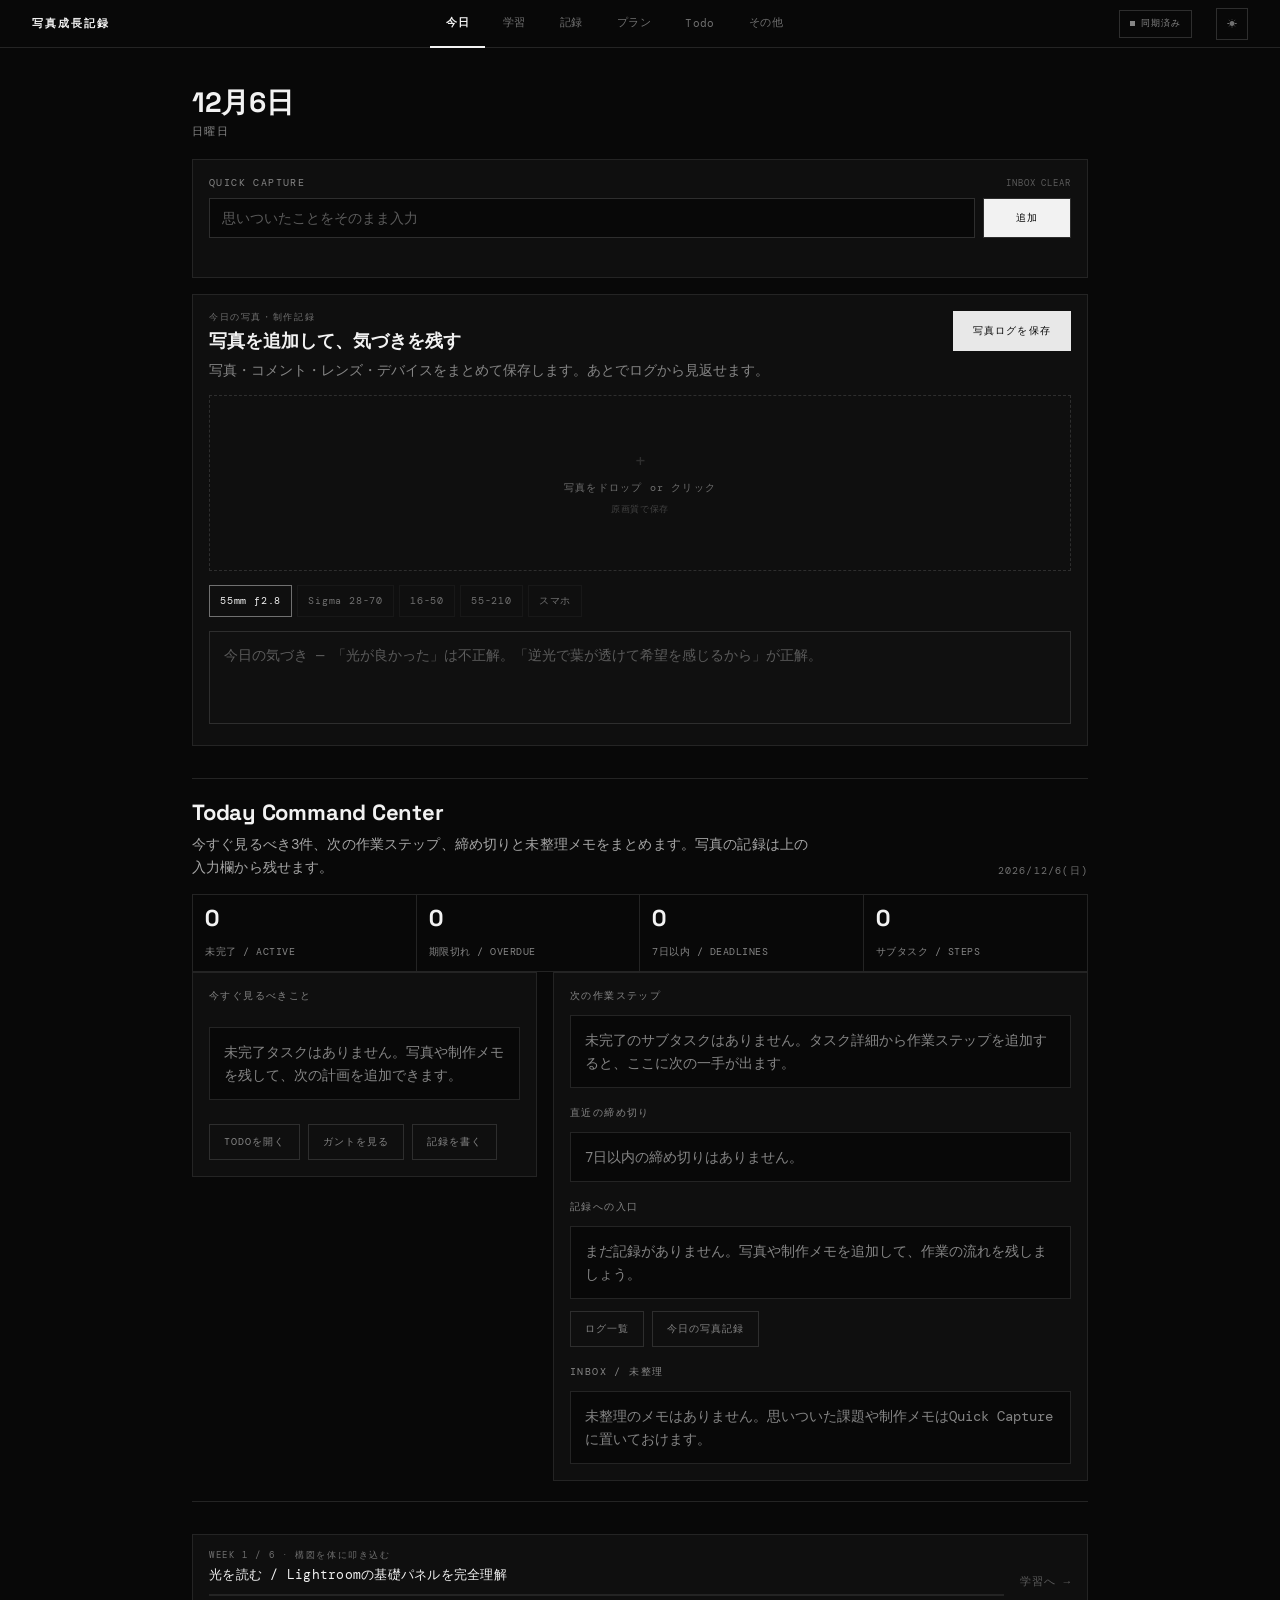
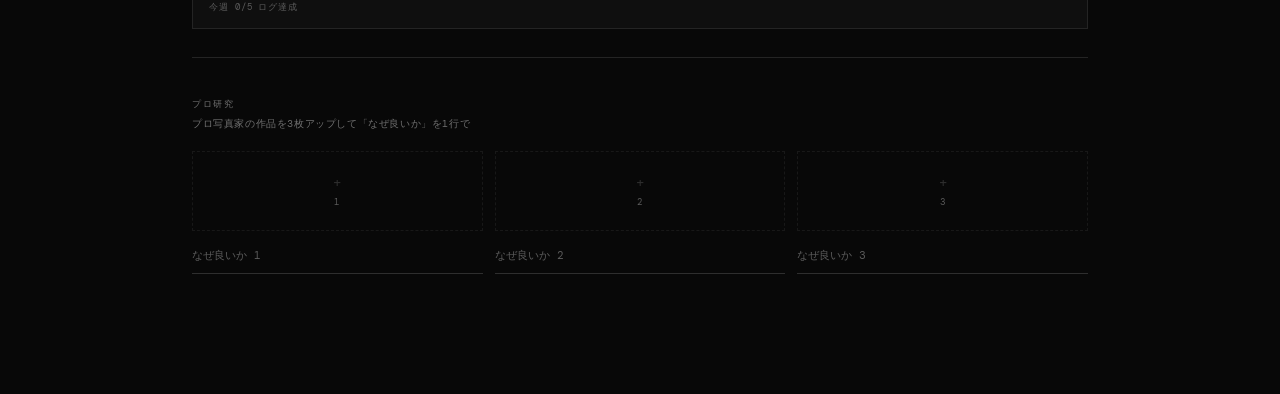
==== index.html @ 2b701547 "Refine photo command center UI" ====
<!DOCTYPE html>
<html lang="ja">
<head>
<meta charset="UTF-8">
<meta name="viewport" content="width=device-width, initial-scale=1.0">
<title>写真成長記録</title>
<link rel="manifest" href="manifest.json">
<meta name="theme-color" content="#080808">
<meta name="apple-mobile-web-app-capable" content="yes">
<meta name="apple-mobile-web-app-title" content="Photo Tracker">
<link rel="icon" href="icon.svg" type="image/svg+xml">
<link rel="apple-touch-icon" href="icon.svg">
<link rel="preconnect" href="https://fonts.googleapis.com">
<link href="https://fonts.googleapis.com/css2?family=DM+Mono:wght@300;400;500&family=Space+Grotesk:wght@500;700&display=swap" rel="stylesheet">
<style>
/* ── CSS変数でダーク/ライト切り替え ── */
:root {
  --bg: #080808;
  --bg2: #0f0f0f;
  --bg3: #121212;
  --bg4: #141414;
  --bg5: #181818;
  --bg6: #1c1c1c;
  --fg: #f2f2f2;
  --fg2: #c8c8c8;
  --fg3: #a6a6a6;
  --fg4: #858585;
  --fg5: #707070;
  --fg6: #5b5b5b;
  --fg7: #424242;
  --fg8: #222;
  --border: #242424;
  --border2: #2e2e2e;
  --border3: #3a3a3a;
  --del-bg: rgba(8,8,8,.88);
  --pro-del-bg: rgba(8,8,8,.9);
  --lb-bg: rgba(0,0,0,.85);
  --input-bg: #101010;
  --save-bg: #e8e8e8;
  --save-fg: #080808;
  --overdue: #cc6666;
  --constraint-border: #441a1a;
  --constraint-fg: #884444;
  --nav-bg: #080808;
  --gantt-rail-bg: #0f0f0f;
  --gantt-grid: rgba(255,255,255,.02);
  --gantt-grid-weekend: rgba(255,255,255,.032);
  --gantt-grid-month: rgba(255,255,255,.095);
  --gantt-today: rgba(232,232,232,.34);
  --gantt-today-soft: rgba(232,232,232,.045);
  --gantt-dot-border: #050505;
  --gantt-row-border: rgba(255,255,255,.07);
  --gantt-row-hover: rgba(255,255,255,.035);
  --page-max-width: 960px;
  --page-wide-max-width: 1360px;
  --page-pad-x: 32px;
  --page-pad-y: 40px;
  --section-gap: 32px;
  --grid-gap: 16px;
  --card-pad: 16px;
  --card-gap: 12px;
  --form-control-height: 40px;
  --form-control-height-mobile: 44px;
  --form-gap: 8px;
}
html.light {
  --bg: #f5f5f3;
  --bg2: #eeeeec;
  --bg3: #e8e8e6;
  --bg4: #dededc;
  --bg5: #d4d4d2;
  --bg6: #cacac8;
  --fg: #111111;
  --fg2: #333;
  --fg3: #555;
  --fg4: #666;
  --fg5: #777;
  --fg6: #888;
  --fg7: #999;
  --fg8: #aaa;
  --border: #dededc;
  --border2: #cacac8;
  --border3: #bbbbb9;
  --del-bg: rgba(245,245,243,.92);
  --pro-del-bg: rgba(245,245,243,.95);
  --lb-bg: rgba(0,0,0,.75);
  --input-bg: #eeeeed;
  --save-bg: #111111;
  --save-fg: #f5f5f3;
  --overdue: #b03030;
  --constraint-border: #c08888;
  --constraint-fg: #884444;
  --nav-bg: #f5f5f3;
  --gantt-rail-bg: #f0f0ee;
  --gantt-grid: rgba(0,0,0,.018);
  --gantt-grid-weekend: rgba(0,0,0,.028);
  --gantt-grid-month: rgba(0,0,0,.075);
  --gantt-today: rgba(17,17,17,.26);
  --gantt-today-soft: rgba(17,17,17,.04);
  --gantt-dot-border: #f5f5f3;
  --gantt-row-border: rgba(0,0,0,.08);
  --gantt-row-hover: rgba(0,0,0,.035);
}
*{box-sizing:border-box;margin:0;padding:0}
html,body{min-height:100%;background:var(--bg);color:var(--fg);font-family:'DM Mono',monospace;transition:background .2s,color .2s;-webkit-font-smoothing:antialiased;-moz-osx-font-smoothing:grayscale}
::-webkit-scrollbar{width:3px}::-webkit-scrollbar-thumb{background:var(--fg8)}
input,textarea{font-family:'DM Mono',monospace;background:transparent;border:none;border-bottom:1px solid var(--border2);color:var(--fg);outline:none;width:100%;padding:8px 0;font-size:14px;line-height:1.6;resize:none;transition:border-color .15s}
input:focus,textarea:focus{border-bottom-color:var(--fg5)}
input::placeholder,textarea::placeholder{color:var(--fg6)}
button{cursor:pointer}
button:focus-visible,a:focus-visible,input:focus-visible,textarea:focus-visible,select:focus-visible,[role="button"]:focus-visible{outline:2px solid var(--fg3);outline-offset:2px}
.nav{border-bottom:1px solid var(--border);display:flex;align-items:center;justify-content:space-between;padding:0 32px;position:sticky;top:0;background:var(--nav-bg);z-index:10;height:48px;transition:background .2s}
.nav-title{font-family:'Space Grotesk',sans-serif;font-size:11px;font-weight:700;letter-spacing:.18em;text-transform:uppercase}
.nav-tabs{display:flex;align-items:center;gap:2px}
.tab-btn{background:none;border:none;font-family:'DM Mono',monospace;font-size:11px;letter-spacing:.04em;padding:0 16px;height:48px;color:var(--fg5);border-bottom:2px solid transparent;transition:color .15s,border-color .15s,font-weight .15s;min-width:44px}
.tab-btn:hover{color:var(--fg3)}
.tab-btn.active{color:var(--fg);border-bottom-color:var(--fg);font-weight:700}
.nav-more-wrap{position:relative}
.nav-more-menu{position:absolute;top:calc(100% + 8px);right:0;min-width:184px;border:1px solid var(--border);background:var(--bg2);padding:6px;display:grid;gap:2px;box-shadow:0 16px 40px rgba(0,0,0,.26);z-index:20}
.nav-more-menu.hidden{display:none}
.utility-tab-btn{height:40px;border:none;background:transparent;color:var(--fg4);font-family:'DM Mono',monospace;font-size:11px;text-align:left;padding:0 12px}
.utility-tab-btn:hover,.utility-tab-btn.active{background:var(--bg4);color:var(--fg)}
.mobile-bottom-nav{display:none}
.nav-right{display:flex;align-items:center;gap:12px}
.streak{font-size:10px;color:var(--fg6);letter-spacing:.1em;font-variant-numeric:tabular-nums}
.sync-pill{border:1px solid var(--border2);background:transparent;color:var(--fg5);font-family:'DM Mono',monospace;font-size:9px;letter-spacing:.1em;height:28px;padding:0 10px;display:inline-flex;align-items:center;gap:6px}
.sync-pill::before{content:'';width:5px;height:5px;background:var(--fg5);display:block}
.sync-pill.ok{color:var(--fg4)}
.sync-pill.ok::before{background:var(--fg4)}
.sync-pill.pending{color:#d4a820}
.sync-pill.pending::before{background:#d4a820}
.sync-pill.warn{color:var(--overdue)}
.sync-pill.warn::before{background:var(--overdue)}
.theme-btn{background:none;border:1px solid var(--border2);color:var(--fg5);font-family:'DM Mono',monospace;font-size:10px;letter-spacing:.08em;padding:0;width:32px;height:32px;display:flex;align-items:center;justify-content:center;transition:border-color .15s,color .15s}
.theme-btn:hover{border-color:var(--fg5);color:var(--fg)}
.theme-btn:active{transform:scale(0.96)}
.main{max-width:var(--page-max-width);margin:0 auto;padding:var(--page-pad-y) var(--page-pad-x) 80px}
.main.todo-gantt-main{max-width:min(var(--page-wide-max-width),calc(100vw - (var(--page-pad-x) * 2)))}
.day-header{display:flex;align-items:flex-start;justify-content:space-between;margin-bottom:20px}
.day-date{font-family:'Space Grotesk',sans-serif;font-size:28px;font-weight:700;letter-spacing:-.01em;line-height:1;text-wrap:balance}
.day-weekday{font-size:11px;color:var(--fg4);letter-spacing:.12em;margin-top:8px}
.command-center{border-top:1px solid var(--border);border-bottom:1px solid var(--border);padding:20px 0;margin-bottom:var(--section-gap)}
.command-center-head{display:flex;align-items:flex-end;justify-content:space-between;gap:var(--grid-gap);margin-bottom:var(--grid-gap)}
.command-center-title{font-family:'Space Grotesk',sans-serif;font-size:22px;font-weight:700;letter-spacing:-.01em;line-height:1.2;text-wrap:balance}
.command-center-sub{font-size:14px;color:var(--fg3);letter-spacing:.01em;line-height:1.6;margin-top:8px;text-wrap:pretty;max-width:620px}
.command-center-date{font-size:10px;color:var(--fg5);letter-spacing:.12em;font-variant-numeric:tabular-nums;white-space:nowrap}
.command-grid{display:grid;grid-template-columns:minmax(280px,1fr) minmax(360px,1.55fr);gap:var(--grid-gap);align-items:start}
.command-panel{border:1px solid var(--border);background:var(--bg2);padding:var(--card-pad);min-width:0}
.command-panel-title{font-size:10px;color:var(--fg4);letter-spacing:.14em;text-transform:uppercase;margin-bottom:12px}
.command-metrics{display:grid;grid-template-columns:repeat(4,minmax(0,1fr));border:1px solid var(--border);background:var(--bg)}
.command-metric{min-height:76px;padding:12px;border-right:1px solid var(--border);display:grid;align-content:space-between;gap:var(--form-gap)}
.command-metric:last-child{border-right:none}
.command-metric-num{font-family:'Space Grotesk',sans-serif;font-size:23px;font-weight:700;line-height:1;font-variant-numeric:tabular-nums}
.command-metric-label{font-size:10px;color:var(--fg4);letter-spacing:.05em;line-height:1.45}
.command-metric.hot .command-metric-num,.command-action-card.hot .command-action-title{color:#ff7040}
.command-metric.warn .command-metric-num{color:#d4a820}
.command-main-card{display:grid;gap:var(--card-gap)}
.command-action-card{width:100%;min-width:0;border:1px solid var(--border);background:var(--bg);color:var(--fg);text-align:left;padding:14px;display:grid;gap:var(--form-gap);min-height:82px}
.command-action-card:hover{border-color:var(--border3);background:var(--bg3)}
.command-action-kicker{font-size:10px;color:var(--fg4);letter-spacing:.12em;text-transform:uppercase}
.command-action-title{font-size:15px;font-weight:700;line-height:1.45;text-wrap:balance}
.command-action-meta{display:flex;flex-wrap:wrap;gap:6px;font-size:10px;color:var(--fg5);font-variant-numeric:tabular-nums}
.command-action-meta span{border:1px solid var(--border2);padding:3px 7px}
.command-section-list{display:grid;gap:var(--form-gap)}
.command-row{width:100%;min-width:0;border:1px solid var(--border);background:var(--bg);color:var(--fg);padding:12px;text-align:left;display:grid;grid-template-columns:minmax(0,1fr) auto;gap:10px;align-items:center;min-height:48px}
.command-row:hover{border-color:var(--border3);background:var(--bg3)}
.command-row>div{min-width:0}
.command-row-title{font-size:14px;line-height:1.45;white-space:nowrap;overflow:hidden;text-overflow:ellipsis}
.command-row-meta{font-size:9px;color:var(--fg5);letter-spacing:.05em;margin-top:3px;white-space:nowrap;overflow:hidden;text-overflow:ellipsis;font-variant-numeric:tabular-nums}
.command-row-badge{font-size:10px;color:var(--fg4);font-weight:700;white-space:nowrap;font-variant-numeric:tabular-nums}
.command-row-badge.hot{color:#ff7040}
.command-row-badge.warn{color:#d4a820}
.command-empty{border:1px solid var(--border);background:var(--bg);padding:13px 14px;font-size:14px;color:var(--fg4);line-height:1.6;text-wrap:pretty}
.command-links{display:flex;flex-wrap:wrap;gap:8px;margin-top:12px}
.command-links .ghost-btn{height:36px}
.quick-capture{border:1px solid var(--border);background:var(--bg2);padding:var(--card-pad);margin-bottom:var(--grid-gap)}
.quick-capture-head{display:flex;justify-content:space-between;align-items:center;gap:12px;margin-bottom:9px}
.quick-capture-title{font-size:10px;color:var(--fg4);letter-spacing:.14em;text-transform:uppercase}
.quick-capture-count{font-size:9px;color:var(--fg6);letter-spacing:.1em;font-variant-numeric:tabular-nums;white-space:nowrap}
.quick-capture-form{display:grid;grid-template-columns:minmax(0,1fr) 88px;gap:var(--form-gap);align-items:stretch}
.quick-capture-input{min-height:var(--form-control-height);height:var(--form-control-height);border:1px solid var(--border2);background:var(--bg);padding:9px 12px;font-size:14px;line-height:1.55;resize:none}
.quick-capture-input:focus{border-color:var(--fg5)}
.quick-capture-btn{height:var(--form-control-height);border:1px solid var(--border2);background:var(--fg);color:var(--bg);font-family:'DM Mono',monospace;font-size:10px;letter-spacing:.08em}
.quick-capture-msg{min-height:16px;margin-top:7px;font-size:9px;color:var(--fg5);letter-spacing:.04em}
.inbox-list{display:grid;gap:var(--form-gap)}
.inbox-row{display:grid;grid-template-columns:minmax(0,1fr) auto;gap:10px;align-items:center;border:1px solid var(--border);background:var(--bg);padding:12px;min-height:52px}
.inbox-main{min-width:0}
.inbox-text{font-size:12px;line-height:1.45;color:var(--fg);white-space:nowrap;overflow:hidden;text-overflow:ellipsis}
.inbox-meta{font-size:9px;color:var(--fg5);letter-spacing:.05em;margin-top:4px;font-variant-numeric:tabular-nums;white-space:nowrap;overflow:hidden;text-overflow:ellipsis}
.inbox-actions{display:flex;gap:6px;align-items:center}
.inbox-action{height:30px;border:1px solid var(--border2);background:transparent;color:var(--fg5);font-family:'DM Mono',monospace;font-size:9px;letter-spacing:.06em;padding:0 8px}
.inbox-action.primary{background:var(--fg);color:var(--bg);border-color:var(--fg)}
.inbox-action.danger{color:var(--overdue)}
.inbox-more{font-size:9px;color:var(--fg6);letter-spacing:.08em;padding:4px 0}
.progress-banner{background:var(--bg2);border:1px solid var(--border);padding:14px 16px;margin-bottom:28px;display:flex;align-items:center;gap:16px;cursor:pointer;text-decoration:none;transition:border-color .15s,transform .1s}
.progress-banner:hover{border-color:var(--border3)}
.progress-banner:active{transform:scale(0.99)}
.pb-left{flex:1}
.pb-week{font-size:9px;letter-spacing:.18em;text-transform:uppercase;color:var(--fg5);margin-bottom:4px;font-variant-numeric:tabular-nums}
.pb-theme{font-size:13px;color:var(--fg);letter-spacing:.02em}
.pb-track{height:2px;background:var(--border);margin-top:10px;position:relative}
.pb-fill{height:2px;background:var(--fg);transition:width .4s cubic-bezier(.4,0,.2,1)}
.pb-label{font-size:9px;color:var(--fg6);letter-spacing:.1em;margin-top:5px;font-variant-numeric:tabular-nums}
.pb-arrow{font-size:11px;color:var(--fg6);letter-spacing:.08em;flex-shrink:0}
.save-btn{background:var(--save-bg);border:none;color:var(--save-fg);font-family:'DM Mono',monospace;font-size:10px;letter-spacing:.12em;font-weight:500;padding:0 20px;height:var(--form-control-height);display:inline-flex;align-items:center;justify-content:center;text-decoration:none;transition:opacity .15s,transform .1s}
.save-btn:hover{opacity:.85}
.save-btn:active{transform:scale(0.96)}
.saved-msg{font-size:11px;color:var(--fg4);letter-spacing:.08em}
.ghost-btn{background:none;border:1px solid var(--border2);color:var(--fg4);font-family:'DM Mono',monospace;font-size:10px;letter-spacing:.1em;padding:0 14px;height:var(--form-control-height);display:inline-flex;align-items:center;transition:border-color .15s,color .15s,transform .1s;min-width:40px}
.ghost-btn:hover{border-color:var(--fg5);color:var(--fg)}
.ghost-btn:active{transform:scale(0.96)}
.ghost-btn:disabled{opacity:.25;cursor:default}
.section{margin-bottom:40px}
.photo-record-section{border:1px solid var(--border);background:var(--bg2);padding:var(--card-pad);margin-bottom:var(--section-gap)}
.photo-record-head{display:flex;align-items:flex-start;justify-content:space-between;gap:16px;margin-bottom:14px}
.photo-record-title{font-family:'Space Grotesk',sans-serif;font-size:18px;font-weight:700;line-height:1.25}
.photo-record-sub{margin-top:6px;font-size:14px;color:var(--fg4);line-height:1.6;max-width:560px}
.photo-record-actions{display:flex;align-items:center;gap:10px;flex-shrink:0}
.photo-record-section .drop-zone{height:176px;margin-bottom:14px}
.photo-record-section textarea{border:1px solid var(--border2);background:var(--input-bg);padding:12px 14px}
.section-div{border-top:1px solid var(--border);margin:0 0 40px}
.lbl{font-size:9px;letter-spacing:.18em;text-transform:uppercase;color:var(--fg5)}
.row-between{display:flex;align-items:center;justify-content:space-between;margin-bottom:16px}
.row-gap{display:flex;align-items:center;gap:12px}
.notice{background:var(--bg2);border:1px solid var(--bg5);padding:14px 16px;margin-bottom:16px}
.notice p{font-size:11px;color:var(--fg4);line-height:1.9;text-wrap:pretty}
.notice strong{color:var(--fg3)}
.url-input-wrap{margin-top:12px}
.url-input-wrap input{background:var(--input-bg);border:1px solid var(--border2)!important;border-bottom:1px solid var(--border2)!important;padding:8px 12px;font-size:11px}
.url-input-wrap input:focus{border-color:var(--fg5)!important;border-bottom-color:var(--fg5)!important}
.url-btns{display:flex;gap:var(--form-gap);margin-top:12px}
.task-row{display:flex;align-items:flex-start;gap:12px;padding:12px 0;border-bottom:1px solid var(--bg4)}
.task-row:last-child{border-bottom:none}
.cb{width:16px;height:16px;border:1px solid var(--border3);flex-shrink:0;margin-top:2px;display:flex;align-items:center;justify-content:center;cursor:pointer;position:relative;transition:background .12s,border-color .12s}
.cb::before{content:'';position:absolute;top:-12px;right:-12px;bottom:-12px;left:-12px}
.cb.done{background:var(--fg);border-color:var(--fg)}
.cb.done::after{content:'✓';color:var(--bg);font-size:9px;font-weight:700;line-height:1}
.task-title{font-size:13px;letter-spacing:.02em;line-height:1.6;text-wrap:pretty}
.task-title.done{color:var(--fg7);text-decoration:line-through}
.task-title.overdue{color:var(--overdue)}
.task-meta-row{display:flex;align-items:flex-start;justify-content:space-between;gap:12px;margin-top:5px}
.task-meta{display:flex;gap:8px;margin-top:5px;flex-wrap:wrap;align-items:center}
.task-meta-row .task-meta{margin-top:0;min-width:0}
.task-actions{display:flex;gap:10px;align-items:center;flex-shrink:0;min-height:32px}
.tag{display:inline-block;border:1px solid var(--border2);color:var(--fg5);font-size:10px;letter-spacing:.04em;padding:3px 8px}
.task-due{font-size:11px;color:var(--fg5);letter-spacing:.05em;font-variant-numeric:tabular-nums}
.task-due.overdue{color:var(--overdue)}
.drop-zone{border:1px dashed var(--border2);display:flex;align-items:center;justify-content:center;flex-direction:column;gap:8px;cursor:pointer;position:relative;transition:border-color .15s}
.drop-zone:hover{border-color:var(--border3)}
.drop-zone .plus{font-size:18px;color:var(--border2)}
.drop-zone .hint{font-size:10px;color:var(--fg5);letter-spacing:.12em}
.drop-zone .sub{font-size:9px;color:var(--fg7);letter-spacing:.08em}
.photo-wrap{position:relative;width:100%}
.photo-wrap img{width:100%;max-height:500px;object-fit:contain;display:block;background:var(--bg2)}
html.light .photo-wrap img{outline:1px solid rgba(0,0,0,.1)}
html:not(.light) .photo-wrap img{outline:1px solid rgba(255,255,255,.08)}
.del-btn{position:absolute;top:10px;right:10px;background:var(--del-bg);border:1px solid var(--border3);color:var(--fg4);font-family:'DM Mono',monospace;font-size:10px;padding:0 10px;height:32px;letter-spacing:.06em;display:flex;align-items:center;transition:color .15s,border-color .15s,transform .1s}
.del-btn:hover{color:var(--fg);border-color:var(--fg4)}
.del-btn:active{transform:scale(0.96)}
.lens-wrap{display:flex;flex-wrap:wrap;gap:5px;margin-bottom:14px}
.lens-btn{background:none;border:1px solid var(--bg5);color:var(--fg5);font-family:'DM Mono',monospace;font-size:10px;letter-spacing:.08em;padding:0 10px;height:32px;transition:border-color .15s,color .15s,transform .1s}
.lens-btn:hover{border-color:var(--border3);color:var(--fg2)}
.lens-btn:active{transform:scale(0.96)}
.lens-btn.active{border-color:var(--fg5);color:var(--fg)}
.pro-grid{display:grid;grid-template-columns:1fr 1fr 1fr;gap:12px}
.pro-slot{}
.pro-drop{border:1px dashed var(--bg5);display:flex;align-items:center;justify-content:center;flex-direction:column;gap:4px;height:80px;cursor:pointer;margin-bottom:8px;position:relative;transition:border-color .15s}
.pro-drop:hover{border-color:var(--border3)}
.pro-drop img{width:100%;height:80px;object-fit:cover;display:block}
html.light .pro-drop img{outline:1px solid rgba(0,0,0,.08)}
html:not(.light) .pro-drop img{outline:1px solid rgba(255,255,255,.07)}
.pro-del{position:absolute;top:4px;right:4px;background:var(--pro-del-bg);border:1px solid var(--border3);color:var(--fg4);font-family:'DM Mono',monospace;font-size:9px;padding:0 6px;height:24px;display:flex;align-items:center;transition:color .15s}
.log-view-toggle{display:flex;gap:0;margin-bottom:24px;border:1px solid var(--border2)}
.log-view-btn{flex:1;background:none;border:none;font-family:'DM Mono',monospace;font-size:10px;letter-spacing:.1em;color:var(--fg5);padding:8px 0;transition:background .15s,color .15s;min-height:40px}
.log-view-btn.active{background:var(--fg);color:var(--bg)}
.cal-nav{display:flex;align-items:center;justify-content:space-between;margin-bottom:20px}
.cal-month{font-family:'Space Grotesk',sans-serif;font-size:18px;font-weight:700;font-variant-numeric:tabular-nums}
.cal-arrow{background:none;border:1px solid var(--border2);color:var(--fg5);font-family:'DM Mono',monospace;font-size:12px;padding:0 12px;height:32px;display:flex;align-items:center;cursor:pointer;transition:border-color .15s,color .15s,transform .1s}
.cal-arrow:hover{border-color:var(--fg5);color:var(--fg)}
.cal-arrow:active{transform:scale(0.96)}
.cal-grid{display:grid;grid-template-columns:repeat(7,1fr);gap:3px;margin-bottom:24px}
.cal-dow{font-size:9px;color:var(--fg6);letter-spacing:.08em;text-align:center;padding:4px 0}
.cal-day{aspect-ratio:1;display:flex;align-items:center;justify-content:center;font-size:11px;color:var(--fg6);position:relative;cursor:default;font-variant-numeric:tabular-nums;transition:background .12s}
.cal-day.has-log{background:var(--bg3);color:var(--fg);cursor:pointer;border:1px solid var(--border)}
.cal-day.has-log:hover{background:var(--bg4);border-color:var(--border3)}
.cal-day.today{outline:1px solid var(--fg4)}
.cal-day.has-log.today{outline:1px solid var(--fg)}
.cal-dot{width:4px;height:4px;background:var(--fg);border-radius:50%;position:absolute;bottom:4px;left:50%;transform:translateX(-50%)}
.week-tabs{display:flex;border-bottom:1px solid var(--border);margin-bottom:28px}
.week-tab{background:none;border:none;font-family:'DM Mono',monospace;font-size:10px;letter-spacing:.12em;color:var(--fg6);padding:8px 0;border-bottom:2px solid transparent;margin-right:20px;transition:color .15s}
.week-tab:hover{color:var(--fg3)}
.week-tab.active{color:var(--fg);border-bottom-color:var(--fg)}
.week-title{font-family:'Space Grotesk',sans-serif;font-size:20px;font-weight:700;display:flex;align-items:baseline;gap:14px;margin-bottom:24px;text-wrap:balance}
.week-dates{font-size:10px;color:var(--fg5);letter-spacing:.08em;font-family:'DM Mono',monospace}
.constraint{border-left:2px solid var(--constraint-border);padding-left:16px;margin-bottom:28px}
.constraint .lbl{color:var(--constraint-border);margin-bottom:6px}
.constraint p{font-size:12px;color:var(--constraint-fg);line-height:1.7;letter-spacing:.02em;text-wrap:pretty}
.mission-grid{display:grid;grid-template-columns:1fr 1fr;gap:16px;margin-bottom:28px}
.mission-box{border-top:1px solid var(--border);padding-top:14px}
.mission-box .lbl{margin-bottom:10px}
.mission-box p{font-size:11px;color:var(--fg4);line-height:1.9;letter-spacing:.02em;text-wrap:pretty}
.check-section{border-top:1px solid var(--border);padding-top:16px;margin-bottom:32px}
.check-section .lbl{margin-bottom:12px}
.check-row{display:flex;align-items:flex-start;gap:10px;padding:7px 0;cursor:pointer}
.check-text{font-size:12px;color:var(--fg2);line-height:1.6;letter-spacing:.02em;text-wrap:pretty}
.check-text.done{color:var(--fg7);text-decoration:line-through}
.log-header{margin-bottom:28px}
.log-header h1{font-family:'Space Grotesk',sans-serif;font-size:26px;font-weight:700;letter-spacing:-.02em;text-wrap:balance}
.log-header p{font-size:10px;color:var(--fg5);letter-spacing:.15em;margin-top:6px;font-variant-numeric:tabular-nums}
.log-tools{display:grid;grid-template-columns:1fr 128px 128px 128px;gap:8px;margin-bottom:10px}
.log-tools input,.log-tools select{height:34px;border:1px solid var(--border2);border-bottom:1px solid var(--border2);background:var(--input-bg);color:var(--fg);font-family:'DM Mono',monospace;font-size:11px;padding:0 10px;outline:none}
.log-tools select,.log-filter-row select{-webkit-appearance:none;appearance:none;border:1px solid var(--border2);background-color:var(--input-bg);color:var(--fg4);font-family:'DM Mono',monospace;font-size:10px;letter-spacing:.08em;height:34px;min-width:142px;padding:0 34px 0 12px;border-radius:0;background-image:linear-gradient(45deg,transparent 50%,var(--fg4) 50%),linear-gradient(135deg,var(--fg4) 50%,transparent 50%);background-position:calc(100% - 16px) 13px,calc(100% - 10px) 13px;background-size:6px 6px,6px 6px;background-repeat:no-repeat;transition:border-color .15s,color .15s,background-color .15s}
.log-tools select:hover,.log-filter-row select:hover{border-color:var(--fg5);color:var(--fg)}
.log-tools select:focus,.log-filter-row select:focus{border-color:var(--fg4);color:var(--fg)}
.log-tools select option,.log-filter-row select option{background:var(--bg2);color:var(--fg)}
.log-filter-row{display:flex;align-items:center;gap:12px;flex-wrap:wrap;margin-bottom:16px}
.log-check{display:flex;align-items:center;gap:9px;font-size:10px;color:var(--fg4);letter-spacing:.08em;min-height:34px;cursor:pointer;user-select:none;transition:color .15s}
.log-check:hover{color:var(--fg)}
.log-check input{-webkit-appearance:none;appearance:none;width:18px;height:18px;border:1px solid var(--border2);background:var(--input-bg);margin:0;display:grid;place-items:center;transition:border-color .15s,background .15s,box-shadow .15s}
.log-check input:hover{border-color:var(--fg5)}
.log-check input:checked{background:var(--fg);border-color:var(--fg);box-shadow:inset 0 0 0 4px var(--bg)}
.log-check input:checked::after{content:'';width:6px;height:6px;background:var(--fg);display:block}
.log-stats{display:grid;grid-template-columns:repeat(4,1fr);gap:8px;margin-bottom:16px}
.stat-cell{background:var(--bg2);border:1px solid var(--border);padding:10px 12px;min-height:54px}
.stat-num{font-family:'Space Grotesk',sans-serif;font-size:20px;font-weight:700;line-height:1;font-variant-numeric:tabular-nums}
.stat-label{font-size:8px;color:var(--fg6);letter-spacing:.14em;margin-top:6px;text-transform:uppercase}
.log-empty{font-size:11px;color:var(--fg6);line-height:3;letter-spacing:.08em}
.log-entry{display:grid;grid-template-columns:80px 1fr;gap:16px;padding-bottom:20px;margin-bottom:20px;border-bottom:1px solid var(--bg3);cursor:pointer;transition:opacity .15s}
.log-entry:hover{opacity:.8}
.log-entry:hover .log-date{color:var(--fg)}
.log-thumb{background:var(--bg3);height:80px;overflow:hidden}
.log-thumb img{width:100%;height:100%;object-fit:cover;display:block}
html.light .log-thumb img{outline:1px solid rgba(0,0,0,.08)}
html:not(.light) .log-thumb img{outline:1px solid rgba(255,255,255,.06)}
.log-thumb-empty{width:100%;height:100%;display:flex;align-items:center;justify-content:center;font-size:9px;color:var(--bg5);letter-spacing:.1em}
.log-date{font-size:12px;color:var(--fg);letter-spacing:.04em;font-variant-numeric:tabular-nums;transition:color .15s}
.log-meta{display:flex;align-items:center;gap:10px;margin-bottom:6px;flex-wrap:wrap}
.log-comment{font-size:11px;color:var(--fg4);line-height:1.7;letter-spacing:.01em;overflow:hidden;display:-webkit-box;-webkit-line-clamp:2;-webkit-box-orient:vertical;text-wrap:pretty}
.log-pro{display:flex;gap:5px;align-items:center;margin-top:6px}
.log-pro-label{font-size:9px;color:var(--fg6);letter-spacing:.08em;font-variant-numeric:tabular-nums}
.hidden{display:none}
.detail-back{background:none;border:none;font-family:'DM Mono',monospace;font-size:10px;color:var(--fg4);letter-spacing:.12em;text-transform:uppercase;padding:0;margin-bottom:28px;display:flex;align-items:center;gap:8px;cursor:pointer;min-height:40px;transition:color .15s}
.detail-back:hover{color:var(--fg)}
.detail-date{font-family:'Space Grotesk',sans-serif;font-size:24px;font-weight:700;letter-spacing:-.01em;margin-bottom:4px;font-variant-numeric:tabular-nums}
.detail-lens{display:inline-block;border:1px solid var(--border2);color:var(--fg4);font-size:10px;letter-spacing:.04em;padding:3px 8px;margin-bottom:24px}
.detail-photo{width:100%;margin-bottom:24px}
.detail-photo img{width:100%;max-height:600px;object-fit:contain;display:block;background:var(--bg2)}
html.light .detail-photo img{outline:1px solid rgba(0,0,0,.08)}
html:not(.light) .detail-photo img{outline:1px solid rgba(255,255,255,.07)}
.detail-no-photo{height:160px;background:var(--bg2);display:flex;align-items:center;justify-content:center;font-size:10px;color:var(--bg5);letter-spacing:.1em;margin-bottom:24px}
.detail-section{border-top:1px solid var(--border);padding-top:16px;margin-bottom:28px}
.detail-comment{font-size:13px;color:var(--fg2);line-height:1.9;letter-spacing:.02em;margin-top:10px;text-wrap:pretty}
.detail-pro-grid{display:grid;grid-template-columns:1fr 1fr 1fr;gap:16px;margin-top:14px}
.detail-pro-img{width:100%;height:120px;object-fit:cover;display:block;background:var(--bg3);margin-bottom:8px}
html.light .detail-pro-img{outline:1px solid rgba(0,0,0,.08)}
html:not(.light) .detail-pro-img{outline:1px solid rgba(255,255,255,.07)}
.detail-pro-empty{width:100%;height:120px;background:var(--bg2);display:flex;align-items:center;justify-content:center;font-size:9px;color:var(--bg5);letter-spacing:.1em;margin-bottom:8px}
.detail-pro-memo{font-size:11px;color:var(--fg4);line-height:1.7;letter-spacing:.02em;text-wrap:pretty}
.detail-pro-img-wrap{cursor:zoom-in}
.lightbox{position:fixed;top:0;left:0;width:100%;height:100%;background:var(--lb-bg);z-index:1000;display:flex;align-items:center;justify-content:center;cursor:pointer;animation:lb-in .15s cubic-bezier(.2,0,0,1)}
@keyframes lb-in{from{opacity:0}to{opacity:1}}
.lightbox img{width:640px;max-width:95vw;max-height:500px;object-fit:contain;display:block;animation:lb-img-in .2s cubic-bezier(.2,0,0,1);outline:1px solid rgba(255,255,255,.08)}
@keyframes lb-img-in{from{opacity:0;transform:scale(.96)}to{opacity:1;transform:scale(1)}}
.lightbox-close{position:fixed;top:16px;right:20px;color:var(--fg4);font-family:'DM Mono',monospace;font-size:12px;letter-spacing:.1em;cursor:pointer;padding:8px;min-width:40px;min-height:40px;display:flex;align-items:center;justify-content:center}
.learn-header{margin-bottom:32px}
.learn-week-badge{font-size:9px;letter-spacing:.18em;text-transform:uppercase;color:var(--fg5);margin-bottom:8px;font-variant-numeric:tabular-nums}
.learn-week-title{font-family:'Space Grotesk',sans-serif;font-size:22px;font-weight:700;margin-bottom:4px;text-wrap:balance}
.learn-week-sub{font-size:11px;color:var(--fg4);letter-spacing:.04em;text-wrap:pretty}
.learn-section{margin-bottom:36px}
.learn-section-header{display:flex;align-items:center;justify-content:space-between;padding:14px 0;border-top:1px solid var(--border);cursor:pointer;min-height:52px}
.learn-section-title{font-size:15px;font-weight:700;letter-spacing:.01em}
.learn-section-badge{font-size:9px;letter-spacing:.12em;text-transform:uppercase;padding:3px 8px;border:1px solid var(--border2);color:var(--fg5)}
.learn-section-badge.shooting{border-color:#334;color:#667}
.learn-section-badge.editing{border-color:#443;color:#776}
.learn-body{padding:16px 0 20px}
.learn-goal{font-size:14px;color:var(--fg2);letter-spacing:.01em;margin-bottom:14px;padding:12px 14px;background:var(--bg2);border-left:2px solid var(--border3);line-height:1.6;text-wrap:pretty}
.learn-detail-toggle{width:100%;height:42px;border:1px solid var(--border2);background:var(--bg);color:var(--fg3);font-family:'DM Mono',monospace;font-size:11px;letter-spacing:.08em;text-align:left;padding:0 12px;margin:14px 0}
.learn-detail-toggle::after{content:'+';float:right;color:var(--fg5)}
.learn-detail-toggle[aria-expanded="true"]::after{content:'−'}
.learn-extra{display:none}
.learn-extra.open{display:block}
.learn-theory{font-size:14px;color:var(--fg3);line-height:1.8;letter-spacing:.01em;margin-bottom:20px;white-space:pre-wrap}
.learn-yt{margin-bottom:20px}
.learn-yt-link{display:flex;align-items:center;gap:10px;padding:10px 14px;background:var(--bg2);border:1px solid var(--bg5);text-decoration:none;color:var(--fg);transition:border-color .15s;min-height:44px}
.learn-yt-link:hover{border-color:var(--border3)}
.learn-yt-icon{font-size:14px;flex-shrink:0}
.learn-yt-text{font-size:11px;color:var(--fg3);letter-spacing:.03em}
.learn-practice{margin-bottom:20px}
.learn-practice-text{font-size:14px;color:var(--fg2);line-height:1.7;letter-spacing:.01em;margin-top:8px;padding:12px 14px;background:var(--bg2);border-left:2px solid var(--border3);text-wrap:pretty}
.learn-checklist{margin-bottom:20px}
.learn-check-item{display:flex;align-items:flex-start;gap:10px;padding:7px 0;border-bottom:1px solid var(--bg3);cursor:pointer;min-height:40px}
.learn-check-item:last-child{border-bottom:none}
.learn-check-text{font-size:14px;color:var(--fg3);line-height:1.6;letter-spacing:.01em}
.learn-check-text.done{color:var(--fg7);text-decoration:line-through}
.learn-memo{margin-top:16px}
.learn-memo textarea{border:1px solid var(--bg5);border-bottom:1px solid var(--bg5);padding:10px 12px;font-size:11px;background:var(--input-bg);line-height:1.8}
.learn-save-btn{margin-top:10px;background:var(--save-bg);border:none;color:var(--save-fg);font-family:'DM Mono',monospace;font-size:10px;letter-spacing:.12em;font-weight:500;padding:0 18px;height:36px;cursor:pointer;transition:opacity .15s,transform .1s;display:inline-flex;align-items:center}
.learn-save-btn:hover{opacity:.85}
.learn-save-btn:active{transform:scale(0.96)}
.week-card{border:1px solid var(--border);padding:20px;margin-bottom:12px;cursor:pointer;transition:border-color .15s}
.week-card:hover{border-color:var(--border3)}
.week-card.active{border-color:var(--fg5)}
.week-card.complete{border-left:2px solid var(--fg)}
.week-card.active.complete{border-color:var(--fg)}
.week-card-header{display:flex;align-items:center;justify-content:space-between;margin-bottom:6px}
.week-card-title{font-family:'Space Grotesk',sans-serif;font-size:15px;font-weight:700;text-wrap:balance}
.week-card-status{font-size:9px;letter-spacing:.15em;text-transform:uppercase;color:var(--fg6);font-variant-numeric:tabular-nums}
.week-card-status.done{color:var(--fg)}
.week-card-sub{font-size:10px;color:var(--fg6);letter-spacing:.06em;margin-bottom:12px;font-variant-numeric:tabular-nums}
.week-progress-wrap{margin-bottom:6px}
.week-progress-track{height:2px;background:var(--border);width:100%}
.week-progress-fill{height:2px;background:var(--fg);transition:width .3s cubic-bezier(.4,0,.2,1)}
.week-progress-label{font-size:9px;color:var(--fg6);letter-spacing:.1em;margin-top:5px;font-variant-numeric:tabular-nums}
.week-detail{margin-top:16px;padding-top:16px;border-top:1px solid var(--border)}
.week-detail .constraint{margin-bottom:16px}
.week-detail .mission-grid{margin-bottom:0}
.backup-section{border-top:1px solid var(--border);padding-top:20px;margin-top:20px}
.backup-section .lbl{margin-bottom:12px}
.backup-btns{display:flex;gap:8px;flex-wrap:wrap}
.backup-state{background:var(--bg2);border:1px solid var(--border);padding:10px 12px;margin:12px 0 14px;font-size:10px;color:var(--fg4);line-height:1.7;letter-spacing:.04em}
.runtime-guard{display:none;border:1px solid var(--border);background:var(--bg2);padding:14px 16px;margin-bottom:24px}
.runtime-guard.show{display:flex;align-items:center;justify-content:space-between;gap:16px}
.runtime-guard-title{font-size:11px;font-weight:700;letter-spacing:.08em;color:var(--fg)}
.runtime-guard-text{font-size:10px;color:var(--fg5);letter-spacing:.04em;line-height:1.7;margin-top:5px}
.confirm-modal{position:fixed;inset:0;z-index:90;background:rgba(0,0,0,.62);display:flex;align-items:center;justify-content:center;padding:18px}
.confirm-modal.hidden{display:none}
.confirm-panel{width:min(420px,100%);background:var(--bg);border:1px solid var(--border2);padding:20px}
.confirm-title{font-family:'Space Grotesk',sans-serif;font-size:18px;font-weight:700;letter-spacing:.02em;margin-bottom:10px}
.confirm-body{font-size:11px;color:var(--fg4);letter-spacing:.04em;line-height:1.8;margin-bottom:18px}
.confirm-actions{display:flex;justify-content:flex-end;gap:8px}
.sync-health{display:grid;grid-template-columns:repeat(3,minmax(0,1fr));gap:8px;margin:14px 0 0}
.sync-health-item{border:1px solid var(--border);padding:10px 12px}
.sync-health-label{font-size:8px;letter-spacing:.18em;color:var(--fg6);margin-bottom:6px}
.sync-health-value{font-size:10px;line-height:1.6;color:var(--fg4);letter-spacing:.04em}
.account-panel{border:1px solid var(--border);padding:var(--card-pad);margin-top:0;display:grid;grid-template-columns:minmax(240px,.9fr) minmax(360px,1.1fr);gap:var(--grid-gap);align-items:start;min-height:86px}
.account-status{font-size:11px;color:var(--fg4);line-height:1.8;text-wrap:pretty}
.account-status strong{color:var(--fg)}
.account-actions{display:grid;grid-template-columns:minmax(0,1fr) minmax(88px,auto) minmax(88px,auto);gap:var(--form-gap);align-items:start}
.account-actions .save-btn,.account-actions .ghost-btn{height:var(--form-control-height);align-items:center;justify-content:center;white-space:nowrap}
.account-actions .ghost-btn{min-width:88px}
.sync-key-form{display:grid;grid-template-columns:minmax(180px,1fr) 88px;gap:var(--form-gap);width:100%;margin-top:0}
.sync-key-form input{height:var(--form-control-height);border:1px solid var(--border2);background:var(--input-bg);color:var(--fg);padding:0 12px;font-family:'DM Mono',monospace;font-size:11px;outline:none}
.sync-key-form input:focus{border-color:var(--fg5)}
.sync-key-help{font-size:9px;color:var(--fg6);line-height:1.7;margin-top:8px;letter-spacing:.04em}
.email-login-box{border:1px solid var(--border);padding:var(--card-pad);margin-top:0;width:100%;grid-column:1 / -1}
.email-login-title{font-size:10px;color:var(--fg4);letter-spacing:.12em;margin-bottom:10px}
.email-login-form{display:grid;grid-template-columns:repeat(2,minmax(160px,1fr));gap:var(--form-gap)}
.email-login-form input{height:var(--form-control-height);border:1px solid var(--border2);background:var(--input-bg);color:var(--fg);padding:0 12px;font-family:'DM Mono',monospace;font-size:11px;outline:none}
.email-login-form input:focus{border-color:var(--fg5)}
.email-login-actions{display:grid;grid-template-columns:repeat(auto-fit,minmax(104px,1fr));gap:var(--form-gap);margin-top:12px}
.email-login-actions .save-btn,.email-login-actions .ghost-btn{height:var(--form-control-height);justify-content:center;width:100%}
.install-steps{display:grid;gap:8px;margin-top:14px}
.install-step{display:grid;grid-template-columns:28px 1fr;gap:10px;align-items:start;border-top:1px solid var(--border);padding-top:10px}
.install-step-no{font-family:'DM Mono',monospace;font-size:10px;color:var(--fg);font-variant-numeric:tabular-nums}
.install-step-text{font-size:11px;color:var(--fg4);line-height:1.75;text-wrap:pretty}
.install-links{display:flex;gap:8px;flex-wrap:wrap;margin-top:14px}
.repeat-row{border-top:1px solid var(--border);border-bottom:1px solid var(--border);padding:12px 0;margin:14px 0 0;display:flex;align-items:center;gap:12px;flex-wrap:wrap}
.repeat-row select{border:1px solid var(--border2);background:var(--input-bg);color:var(--fg);font-family:'DM Mono',monospace;font-size:11px;height:34px;padding:0 10px;outline:none;min-width:150px}
.todo-range-fields{display:grid;grid-template-columns:1fr auto 1fr;gap:12px;align-items:start}
.todo-range-arrow{font-size:16px;color:var(--fg6);padding-top:28px;text-align:center}
.notif-banner{background:var(--bg2);border:1px solid var(--border);padding:12px 16px;margin-bottom:20px;display:flex;align-items:center;justify-content:space-between;gap:12px}
.notif-banner p{font-size:11px;color:var(--fg4);letter-spacing:.03em;line-height:1.6;text-wrap:pretty}
.notif-banner-btns{display:flex;gap:8px;flex-shrink:0}
.notif-banner-btns .save-btn,.notif-banner-btns .ghost-btn{height:var(--form-control-height);min-width:80px;padding:0 14px;justify-content:center;font-size:10px;line-height:1}
.notif-diag{background:var(--bg2);border:1px solid var(--border);padding:12px 14px;margin:-8px 0 20px;color:var(--fg4);font-family:'DM Mono',monospace;font-size:10px;line-height:1.7;white-space:pre-wrap}
.notif-settings{background:var(--bg2);border:1px solid var(--border);padding:14px 16px;margin-bottom:20px}
.notif-settings-head{display:flex;align-items:flex-start;justify-content:space-between;gap:12px;margin-bottom:12px}
.notif-settings-title{font-size:9px;letter-spacing:.18em;text-transform:uppercase;color:var(--fg5);margin-bottom:6px}
.notif-status{font-size:10px;color:var(--fg4);letter-spacing:.04em;line-height:1.6}
.notif-options{display:flex;gap:10px;flex-wrap:wrap;margin-bottom:12px}
.notif-check{display:flex;align-items:center;gap:7px;font-size:10px;color:var(--fg4);letter-spacing:.06em;min-height:28px}
.notif-check input{width:14px;height:14px;accent-color:var(--fg)}
.notif-actions{display:flex;gap:var(--form-gap);flex-wrap:wrap}
.ghost-link{background:none;border:1px solid var(--border2);color:var(--fg4);font-family:'DM Mono',monospace;font-size:10px;letter-spacing:.1em;padding:0 14px;height:var(--form-control-height);display:inline-flex;align-items:center;text-decoration:none;transition:border-color .15s,color .15s,transform .1s;min-width:40px}
.ghost-link:hover{border-color:var(--fg5);color:var(--fg)}
.ghost-link:active{transform:scale(0.96)}
.app-toast{position:fixed;right:18px;top:18px;z-index:80;max-width:min(420px,calc(100vw - 36px));background:var(--fg);color:var(--bg);border:1px solid var(--fg);padding:14px 16px;box-shadow:0 12px 36px rgba(0,0,0,.35);opacity:0;transform:translateY(-10px);pointer-events:none;transition:opacity .18s,transform .18s}
.app-toast.show{opacity:1;transform:translateY(0)}
.app-toast-title{font-size:12px;font-weight:700;letter-spacing:.08em;margin-bottom:5px}
.app-toast-body{font-size:12px;line-height:1.65;color:var(--bg2);white-space:pre-line}
.widget-shell{max-width:460px;margin:0 auto}
.widget-header{display:flex;align-items:flex-end;justify-content:space-between;border-bottom:1px solid var(--border);padding-bottom:14px;margin-bottom:14px}
.widget-title{font-family:'Space Grotesk',sans-serif;font-size:22px;font-weight:700;letter-spacing:-.02em}
.widget-sub{font-size:9px;color:var(--fg6);letter-spacing:.15em;margin-top:4px;font-variant-numeric:tabular-nums}
.widget-toggle{display:flex;border:1px solid var(--border2)}
.widget-toggle button{height:32px;background:transparent;border:none;color:var(--fg5);font-family:'DM Mono',monospace;font-size:9px;letter-spacing:.1em;padding:0 12px}
.widget-toggle button.active{background:var(--fg);color:var(--bg)}
.widget-list{display:grid;gap:8px}
.widget-task{display:grid;grid-template-columns:18px minmax(0,1fr) auto;gap:10px;align-items:center;border-bottom:1px solid var(--border);padding:9px 0;min-height:44px}
.widget-task,.widget-gantt-row{cursor:pointer}
.widget-task:focus-visible,.widget-gantt-row:focus-visible{outline:1px solid var(--fg5);outline-offset:2px}
.widget-check{width:18px;height:18px;border:1px solid var(--border3);display:flex;align-items:center;justify-content:center;color:var(--bg);background:transparent}
.widget-check.done{background:var(--fg);border-color:var(--fg)}
.widget-check.done::after{content:'✓';font-size:10px;font-weight:700}
.widget-task-main{min-width:0}
.widget-task-title{font-size:12px;color:var(--fg);line-height:1.35;white-space:nowrap;overflow:hidden;text-overflow:ellipsis}
.widget-task-meta{font-size:9px;color:var(--fg5);letter-spacing:.06em;margin-top:4px;white-space:nowrap;overflow:hidden;text-overflow:ellipsis}
.widget-due{font-size:10px;color:var(--fg4);font-variant-numeric:tabular-nums;white-space:nowrap}
.widget-due.hot,.widget-due.over{color:var(--overdue)}
.widget-gantt{display:grid;gap:9px}
.widget-gantt-row{display:grid;grid-template-columns:minmax(112px,1fr) minmax(96px,42%) 54px;gap:8px;align-items:center;min-height:44px;border-bottom:1px solid var(--border)}
.widget-gantt-title{font-size:11px;color:var(--fg);white-space:nowrap;overflow:hidden;text-overflow:ellipsis}
.widget-gantt-rail{position:relative;height:8px;background:var(--bg3);overflow:hidden}
.widget-gantt-fill{position:absolute;left:0;top:0;bottom:0;background:#8c96a3;min-width:8px}
.widget-gantt-fill.hot,.widget-gantt-fill.over{background:#cc3f4a}
.widget-gantt-fill.warn{background:#c9a81a}
.widget-empty{border:1px solid var(--border);padding:18px;text-align:center;color:var(--fg5);font-size:11px;line-height:1.8}
.todo-header{display:flex;align-items:flex-start;justify-content:space-between;margin-bottom:var(--section-gap)}
.todo-subtitle{font-size:10px;color:var(--fg5);letter-spacing:.05em;line-height:1.8;margin-top:10px;max-width:620px;text-wrap:pretty}
.todo-add-form{background:var(--bg2);border:1px solid var(--border);padding:var(--card-pad);margin-bottom:var(--section-gap)}
.todo-add-form .form-row{display:flex;gap:var(--form-gap);margin-bottom:var(--form-gap);flex-wrap:wrap}
.todo-add-form input[type=text]{border-bottom:1px solid var(--border2);padding:6px 0;font-size:12px;flex:1;min-width:140px}
.todo-primary-row{align-items:end}
.todo-inline-field{display:grid;gap:6px;min-width:140px;flex:1}
.todo-inline-field.subject{flex:0 1 180px}
.todo-inline-field.priority-field{flex:0 0 124px;min-width:124px}
.todo-field-label{font-size:8px;color:var(--fg6);letter-spacing:.12em;line-height:1;text-transform:uppercase}
.todo-inline-field input[type=text]{width:100%;height:var(--form-control-height);min-width:0;padding:0 0 6px;box-sizing:border-box}
.todo-inline-field .priority-select{width:100%;flex:auto}
.todo-description-input{border:1px solid var(--border2);background:var(--input-bg);padding:10px 12px;font-size:12px;line-height:1.7;min-height:76px;margin:0 0 14px;resize:vertical}
.todo-description-input:focus{border-color:var(--fg5);border-bottom-color:var(--fg5)}
.todo-form-msg{border:1px solid var(--border);color:var(--fg4);font-size:10px;letter-spacing:.04em;line-height:1.7;padding:9px 10px;margin:0 0 14px;background:var(--bg)}
.todo-form-msg.warn{border-color:rgba(255,96,96,.45);color:var(--overdue)}
.todo-add-form input[type=date]{border-bottom:1px solid var(--border2);padding:6px 0;font-size:12px;width:140px;color:var(--fg);background:transparent;font-variant-numeric:tabular-nums}
.todo-add-form input[type=date]::-webkit-calendar-picker-indicator{filter:invert(0.6)}
.todo-add-form select{border:1px solid var(--border2);background:var(--input-bg);color:var(--fg);font-family:'DM Mono',monospace;font-size:11px;height:var(--form-control-height);padding:0 10px;outline:none;min-width:120px}
.todo-work-summary{border-top:1px solid var(--border);border-bottom:1px solid var(--border);padding:16px 0;margin:18px 0 24px;display:grid;grid-template-columns:minmax(240px,1fr) minmax(360px,1.55fr);gap:var(--grid-gap);align-items:stretch}
.todo-work-summary.is-empty{grid-template-columns:1fr}
.todo-focus-card{border:1px solid var(--border);background:var(--bg2);padding:var(--card-pad);min-width:0;display:grid;align-content:start;gap:10px}
.todo-focus-kicker,.todo-metric-label{font-size:9px;color:var(--fg6);letter-spacing:.14em;text-transform:uppercase}
.todo-focus-title{font-size:15px;font-weight:700;color:var(--fg);line-height:1.45;text-wrap:balance}
.todo-focus-meta{display:flex;flex-wrap:wrap;gap:7px;color:var(--fg4);font-size:10px;line-height:1.5;font-variant-numeric:tabular-nums}
.todo-focus-meta span{border:1px solid var(--border2);padding:4px 7px}
.todo-focus-copy{font-size:11px;color:var(--fg5);line-height:1.8;text-wrap:pretty}
.todo-metric-grid{display:grid;grid-template-columns:repeat(4,minmax(0,1fr));border:1px solid var(--border);background:var(--bg)}
.todo-metric{min-height:88px;padding:14px;border-right:1px solid var(--border);display:grid;align-content:space-between;gap:10px}
.todo-metric:last-child{border-right:none}
.todo-metric-value{font-family:'Space Grotesk',sans-serif;font-size:24px;line-height:1;color:var(--fg);font-weight:700;font-variant-numeric:tabular-nums}
.todo-metric-note{font-size:10px;color:var(--fg5);line-height:1.5;letter-spacing:.03em}
.todo-metric.hot .todo-metric-value,.todo-focus-card.hot .todo-focus-title{color:#ff7040}
.todo-metric.warn .todo-metric-value{color:#d4a820}
.todo-metric.complete .todo-metric-value{color:var(--fg3)}
.todo-date-type-block{margin-bottom:16px}
.todo-task-type-block{border:1px solid var(--border);background:var(--bg);padding:12px;margin-bottom:14px}
.todo-task-type-head{display:flex;align-items:flex-start;justify-content:space-between;gap:12px;margin-bottom:10px}
.todo-task-type-copy{font-size:10px;color:var(--fg5);line-height:1.7;letter-spacing:.04em;text-wrap:pretty}
.todo-task-type-group{display:grid;grid-template-columns:repeat(2,minmax(0,1fr));border:1px solid var(--border2);width:100%;max-width:360px}
.todo-task-type-btn{background:none;border:none;border-right:1px solid var(--border2);height:var(--form-control-height);min-height:44px;color:var(--fg5);font-family:'DM Mono',monospace;font-size:10px;letter-spacing:.08em;display:flex;align-items:center;justify-content:center;padding:0 12px}
.todo-task-type-btn:last-child{border-right:none}
.todo-task-type-btn.active{background:var(--fg);color:var(--bg)}
.todo-task-type-btn:focus-visible{outline:1px solid var(--fg5);outline-offset:2px}
.todo-date-type-group{display:grid;grid-template-columns:repeat(3,minmax(0,1fr));border:1px solid var(--border2);width:100%;max-width:360px}
.todo-date-type-group .todo-filter-btn{height:var(--form-control-height);justify-content:center;padding:0 12px}
.todo-form-actions{display:flex;justify-content:flex-end;gap:8px;margin-top:16px;padding-top:16px;border-top:1px solid var(--border)}
.priority-select{position:relative;width:124px;flex:0 0 124px}
.priority-select::after{content:'⌄';position:absolute;right:11px;top:12px;color:var(--fg5);font-size:12px;line-height:1;pointer-events:none}
.priority-native{appearance:none;width:100%;height:var(--form-control-height);border:1px solid var(--border2);background:var(--input-bg);color:var(--fg);font-family:'DM Mono',monospace;font-size:10px;letter-spacing:.08em;padding:0 30px 0 12px;outline:none;cursor:pointer}
.priority-native:hover{border-color:var(--fg5)}
.priority-native:focus{border-color:var(--fg4)}
.priority-native option{background:var(--bg2);color:var(--fg)}
.todo-filters{display:flex;gap:0;border:1px solid var(--border2);margin-bottom:0;width:fit-content}
.todo-filter-btn{background:none;border:none;font-family:'DM Mono',monospace;font-size:10px;letter-spacing:.1em;color:var(--fg5);padding:0 14px;height:var(--form-control-height);min-width:40px;display:flex;align-items:center;transition:background .12s,color .12s}
.todo-filter-btn.active{background:var(--fg);color:var(--bg)}
.todo-filter-btn:active{opacity:.8}
.todo-toolbar{display:flex;align-items:center;justify-content:space-between;margin-bottom:var(--grid-gap);flex-wrap:wrap;gap:var(--card-gap)}
.todo-filter-groups{display:flex;gap:var(--form-gap);flex-wrap:wrap;align-items:center;min-width:0}
.todo-view-toggle{margin-bottom:0;width:auto}
.todo-view-toggle .log-view-btn{padding:0 14px;min-width:64px}
.todo-empty-state{border:1px solid var(--border);background:var(--bg2);padding:18px;margin-bottom:18px}
.todo-empty-title{font-size:13px;color:var(--fg);font-weight:700;margin-bottom:8px}
.todo-empty-copy{font-size:10px;color:var(--fg5);line-height:1.8;letter-spacing:.04em;max-width:620px}
.todo-empty-steps{display:flex;flex-wrap:wrap;gap:8px;margin-top:14px}
.todo-empty-step{border:1px solid var(--border2);color:var(--fg4);font-size:9px;letter-spacing:.08em;padding:7px 10px}
.subtask-progress-chip,.gantt-subtask-progress{display:inline-flex;align-items:center;border:1px solid var(--border2);color:var(--fg5);font-size:10px;letter-spacing:.04em;padding:3px 8px;white-space:nowrap}
.subtask-progress-chip.complete,.gantt-subtask-progress.complete{color:var(--fg4);border-color:var(--border3)}
.gantt-subtask-progress{margin-left:8px;font-size:9px;padding:2px 6px}
.todo-detail-modal{position:fixed;inset:0;z-index:90;background:rgba(0,0,0,.46);display:flex;justify-content:flex-end}
.todo-detail-modal.hidden{display:none}
.todo-detail-sheet{width:min(520px,100%);height:100%;background:var(--bg);border-left:1px solid var(--border2);padding:24px;overflow:auto;box-shadow:-18px 0 42px rgba(0,0,0,.32)}
.todo-detail-close{width:40px;height:40px;border:1px solid var(--border2);background:transparent;color:var(--fg4);font-family:'DM Mono',monospace;font-size:18px;display:flex;align-items:center;justify-content:center;margin-left:auto;margin-bottom:18px}
.todo-detail-close:hover{color:var(--fg);border-color:var(--fg5)}
.todo-detail-title{font-family:'Space Grotesk',sans-serif;font-size:24px;font-weight:700;line-height:1.25;margin-bottom:10px;text-wrap:balance}
.todo-detail-meta{display:flex;flex-wrap:wrap;gap:8px;margin-bottom:22px}
.todo-detail-chip{border:1px solid var(--border2);color:var(--fg4);font-size:10px;letter-spacing:.08em;padding:6px 8px;font-variant-numeric:tabular-nums}
.todo-detail-section{border-top:1px solid var(--border);padding-top:18px;margin-top:18px}
.todo-detail-label{font-size:9px;color:var(--fg5);letter-spacing:.18em;text-transform:uppercase;margin-bottom:10px}
.todo-detail-copy{font-size:12px;color:var(--fg3);line-height:1.9;white-space:pre-wrap;text-wrap:pretty}
.todo-detail-empty{font-size:11px;color:var(--fg6);line-height:1.8}
.todo-detail-desc-form{display:grid;grid-template-columns:minmax(0,1fr) 92px;gap:var(--form-gap);align-items:end;margin-top:10px}
.todo-detail-desc-form textarea{min-height:72px;border:1px solid var(--border2);border-bottom:1px solid var(--border2);background:var(--input-bg);padding:9px 10px;font-size:11px;line-height:1.7;resize:vertical}
.todo-detail-desc-form .ghost-btn{height:var(--form-control-height);justify-content:center}
.todo-detail-action-msg{border:1px solid var(--border);background:var(--bg2);color:var(--fg4);font-size:10px;letter-spacing:.04em;line-height:1.7;padding:8px 10px;margin:0 0 12px}
.todo-detail-action-msg.warn{border-color:rgba(255,96,96,.45);color:var(--overdue)}
.todo-detail-type-switch{display:grid;grid-template-columns:repeat(2,minmax(0,1fr));border:1px solid var(--border2);margin-top:12px;max-width:360px}
.todo-detail-type-switch button{height:var(--form-control-height);min-height:44px;background:transparent;border:none;border-right:1px solid var(--border2);color:var(--fg5);font-family:'DM Mono',monospace;font-size:10px;letter-spacing:.08em}
.todo-detail-type-switch button:last-child{border-right:none}
.todo-detail-type-switch button.active{background:var(--fg);color:var(--bg)}
.todo-detail-type-switch button:disabled{opacity:.55;cursor:not-allowed}
.subtask-summary{display:inline-flex;border:1px solid var(--border2);color:var(--fg4);font-size:10px;letter-spacing:.06em;padding:6px 8px;margin:0 0 12px;font-variant-numeric:tabular-nums}
.milestone-list{display:flex;flex-direction:column;gap:8px}
.milestone-row{display:grid;grid-template-columns:32px minmax(0,1fr) auto;gap:10px;align-items:center;border:1px solid var(--border);background:var(--bg2);padding:10px}
.milestone-row.done{opacity:.55}
.milestone-check{width:32px;height:32px;border:1px solid var(--border3);background:transparent;color:var(--bg);display:flex;align-items:center;justify-content:center}
.milestone-check.done{background:var(--fg);border-color:var(--fg)}
.milestone-check.done::after{content:'✓';color:var(--bg);font-size:12px;font-weight:700}
.milestone-main{min-width:0}
.milestone-title{font-size:12px;color:var(--fg);line-height:1.45;overflow:hidden;text-overflow:ellipsis;white-space:nowrap}
.milestone-row.done .milestone-title{text-decoration:line-through;color:var(--fg6)}
.milestone-due{font-size:10px;color:var(--fg5);font-variant-numeric:tabular-nums;margin-top:4px}
.milestone-due.warn{color:var(--overdue)}
.milestone-note-text{font-size:10px;color:var(--fg5);line-height:1.7;margin-top:5px;white-space:pre-wrap;text-wrap:pretty}
.milestone-controls{display:flex;align-items:center;gap:8px}
.milestone-edit,
.milestone-delete{background:none;border:none;color:var(--fg6);font-family:'DM Mono',monospace;font-size:10px;min-width:44px;min-height:32px;text-align:right}
.milestone-edit:hover{color:var(--fg)}
.milestone-delete:hover{color:var(--overdue)}
.milestone-form{display:grid;grid-template-columns:minmax(0,1fr) 138px 104px minmax(0,1fr) auto;gap:8px;margin-top:12px;align-items:start}
.subtask-quick-form{grid-template-columns:136px 136px 112px minmax(0,1fr) 88px}
.subtask-quick-form>.subtask-field:first-child{grid-column:1 / 5}
.subtask-quick-form>.save-btn{grid-column:5;grid-row:1;align-self:end;height:var(--form-control-height);min-height:var(--form-control-height)}
.subtask-quick-form>.subtask-picker-field:nth-child(2){grid-column:1;grid-row:2}
.subtask-quick-form>.subtask-picker-field:nth-child(3){grid-column:2;grid-row:2}
.subtask-quick-form>.subtask-picker-field:nth-child(4){grid-column:3;grid-row:2}
.subtask-quick-form>.subtask-field:nth-child(5){grid-column:4 / 6;grid-row:2;min-width:0}
.milestone-form input{border:1px solid var(--border2);border-bottom:1px solid var(--border2);background:var(--input-bg);padding:0 10px;height:var(--form-control-height)}
.milestone-note{font-size:10px;color:var(--fg6);line-height:1.7;margin-top:10px}
.subtask-quick-form textarea{border:1px solid var(--border2);border-bottom:1px solid var(--border2);background:var(--input-bg);padding:8px 10px;font-size:11px;min-height:var(--form-control-height);resize:vertical}
.subtask-field,.subtask-picker-field{min-width:0;display:grid;gap:5px}
.subtask-field-label{font-size:8px;color:var(--fg6);letter-spacing:.12em;line-height:1;text-transform:uppercase}
.subtask-picker-line{display:grid;grid-template-columns:minmax(0,1fr) auto;gap:6px;align-items:center}
.subtask-picker-line.no-clear{grid-template-columns:minmax(0,1fr)}
.subtask-picker-field .custom-date-input,.subtask-picker-field .custom-time-input{border:1px solid var(--border2);border-bottom:1px solid var(--border2);background:var(--input-bg);padding:0 10px;height:var(--form-control-height)}
.subtask-picker-clear{height:var(--form-control-height);min-width:48px;border:1px solid var(--border2);background:transparent;color:var(--fg6);font-family:'DM Mono',monospace;font-size:9px;letter-spacing:.05em;padding:0 8px}
.subtask-picker-clear:hover{color:var(--fg);border-color:var(--fg5)}
.subtask-extra-fields,.subtask-edit-form{display:grid;grid-template-columns:minmax(0,1fr) 140px 112px;gap:var(--form-gap);margin-top:var(--form-gap)}
.subtask-extra-fields.hidden,.subtask-edit-form.hidden{display:none}
.subtask-extra-fields input,.subtask-extra-fields textarea,.subtask-edit-form input,.subtask-edit-form textarea{border:1px solid var(--border2);border-bottom:1px solid var(--border2);background:var(--input-bg);padding:8px 10px;font-size:11px;min-height:var(--form-control-height)}
.subtask-edit-form{grid-template-columns:132px 132px 112px minmax(0,1fr) 80px;align-items:start;background:var(--bg2);border:1px solid var(--border);border-left:2px solid var(--fg5);padding:12px}
.subtask-edit-head{grid-column:1 / -1;display:flex;align-items:center;justify-content:space-between;gap:12px;padding-bottom:10px;border-bottom:1px solid var(--border);font-size:9px;color:var(--fg5);letter-spacing:.12em;text-transform:uppercase}
.subtask-edit-target{min-width:0;color:var(--fg3);letter-spacing:.04em;text-transform:none;overflow:hidden;text-overflow:ellipsis;white-space:nowrap}
.subtask-edit-form .subtask-field:first-of-type{grid-column:1 / 5}
.subtask-edit-form .subtask-field.full{grid-column:4 / 6;grid-row:3}
.subtask-edit-form .save-btn{grid-column:5;grid-row:2;height:var(--form-control-height);min-height:var(--form-control-height);justify-content:center}
.todo-detail-type-section .todo-convert-main-btn{margin-top:10px;min-height:var(--form-control-height)}
.priority-tag{font-size:9px;letter-spacing:.1em;border:1px solid var(--border2);padding:2px 6px;color:var(--fg5)}
.priority-high{border-color:rgba(204,102,102,.55);color:var(--overdue)}
.priority-low{color:var(--fg6)}
.done-log{border-top:1px solid var(--border);margin-top:24px;padding-top:16px}
.done-log-title{font-size:9px;letter-spacing:.18em;text-transform:uppercase;color:var(--fg5);margin-bottom:10px}
.done-log-row{display:flex;justify-content:space-between;gap:10px;border-bottom:1px solid var(--bg3);padding:7px 0;font-size:10px;color:var(--fg4)}
.done-log-time{color:var(--fg6);font-variant-numeric:tabular-nums;white-space:nowrap}
.settings-grid{display:grid;gap:var(--section-gap)}
.settings-card{background:transparent;border-top:1px solid var(--border);padding:24px 0 0}
.settings-card-head{display:grid;grid-template-columns:minmax(200px,260px) minmax(0,1fr);gap:var(--section-gap);align-items:start;margin-bottom:var(--grid-gap)}
.settings-card-title{font-family:'Space Grotesk',sans-serif;font-size:18px;font-weight:700;letter-spacing:.02em;line-height:1.2}
.settings-card-sub{font-size:10px;color:var(--fg5);letter-spacing:.05em;line-height:1.75;margin-top:9px;text-wrap:pretty}
.settings-actions{display:grid;grid-template-columns:repeat(auto-fit,minmax(132px,1fr));gap:var(--form-gap);align-items:start}
.settings-actions .ghost-btn{justify-content:center;width:100%}
#tab-settings .notice{margin:12px 0 0}
#tab-settings .notif-banner{background:transparent;margin:0 0 12px;padding:14px 16px}
#tab-settings .notif-settings{background:transparent;margin:0;padding:0;border:none}
#tab-settings .notif-settings-head{display:grid;grid-template-columns:minmax(0,1fr) auto;gap:var(--grid-gap);align-items:start;margin-bottom:var(--grid-gap);padding:var(--card-pad);border:1px solid var(--border)}
#tab-settings .notif-status{max-width:760px}
#tab-settings .notif-options{margin:0 0 14px;padding:14px 0;border-top:1px solid var(--border);border-bottom:1px solid var(--border)}
#tab-settings .notif-actions:last-child{padding-top:2px}
#tab-data .settings-card-head{grid-template-columns:1fr;gap:0;margin-bottom:14px}
#tab-data .settings-card-sub{max-width:620px}
#tab-data .settings-actions{display:flex;flex-direction:column;gap:0;margin-top:18px;border-top:1px solid var(--border)}
#tab-data .settings-actions .save-btn,#tab-data .settings-actions .ghost-btn{width:100%;height:42px;justify-content:space-between;background:transparent;border:none;border-bottom:1px solid var(--border);color:var(--fg4);padding:0 4px;font-size:10px;letter-spacing:.08em}
#tab-data .settings-actions .save-btn{color:var(--fg)}
#tab-data .settings-actions .save-btn::after,#tab-data .settings-actions .ghost-btn::after{content:'→';color:var(--fg6);font-size:11px}
#tab-data .settings-actions .save-btn:hover,#tab-data .settings-actions .ghost-btn:hover{background:var(--bg2);color:var(--fg);opacity:1}
#tab-data #force-resync-photos-btn{color:var(--overdue)}
#tab-data #force-resync-photos-btn::after{color:var(--overdue)}
.gantt-wrap{overflow-x:auto;margin-bottom:32px;border-top:1px solid var(--border);border-bottom:1px solid var(--border);background:var(--bg)}
#gantt-inner{background:var(--bg);display:flex;flex-direction:column}
.gantt-summary{display:flex;align-items:center;justify-content:space-between;gap:12px;padding:12px 0;border-bottom:1px solid var(--border);font-size:10px;color:var(--fg5);letter-spacing:.08em}
.gantt-legend{display:flex;flex-wrap:wrap;gap:12px;padding:10px 0;border-bottom:1px solid var(--border);font-size:9px;color:var(--fg5);letter-spacing:.06em}
.gantt-legend-item{display:inline-flex;align-items:center;gap:6px;white-space:nowrap}
.gantt-legend-line{width:18px;height:2px;background:#7a7f86;display:inline-block}
.gantt-legend-tick{position:relative;width:18px;height:14px;display:inline-block}
.gantt-legend-tick::before{content:'';position:absolute;left:8px;top:1px;width:1px;height:12px;background:#7a7f86}
.gantt-legend-tick::after{content:'';position:absolute;left:4px;top:4px;width:9px;height:9px;background:#7a7f86;border:2px solid var(--gantt-dot-border)}
.gantt-legend-bar{width:22px;height:12px;background:#7a7f86;display:inline-block}
.gantt-legend-project{height:12px}
.gantt-legend-attention{height:12px}
.gantt-legend-subtask{position:relative;display:inline-flex;align-items:center;justify-content:center;width:18px;height:14px;box-sizing:border-box}
.gantt-legend-subtask span{display:block;width:5px;height:5px;background:var(--fg5);transform:rotate(45deg);box-shadow:0 0 0 2px var(--gantt-rail-bg);opacity:.7}
.gantt-legend-hot{background:#d05828}
.gantt-legend-warn{background:#b89818}
.gantt-list{--gantt-row-height:72px;--gantt-rail-height:48px;--gantt-axis-y:26px;--gantt-bar-h:14px;display:flex;flex-direction:column;min-width:calc(310px + var(--gantt-timeline-width, 840px) + 96px)}
.gantt-scale{display:grid;grid-template-columns:310px var(--gantt-timeline-width, 840px) 78px;gap:18px;align-items:end;padding:14px 0 12px;border-bottom:1px solid var(--border)}
.gantt-scale-title{position:sticky;left:0;z-index:5;background:var(--bg);height:42px;display:flex;align-items:flex-end;font-size:9px;color:var(--fg5);letter-spacing:.14em;text-transform:uppercase}
.gantt-ticks{position:relative;height:42px;background:var(--gantt-rail-bg);border-left:1px solid var(--border);border-right:1px solid var(--border);overflow:hidden}
.gantt-tick{position:absolute;top:0;bottom:0;width:1px;background:var(--bg3)}
.gantt-tick.weekend{background:var(--gantt-grid-weekend)}
.gantt-tick.month{background:var(--gantt-grid-month)}
.gantt-tick.today{background:var(--gantt-today);width:2px;z-index:2}
.gantt-tick.today::before{content:'';position:absolute;top:0;bottom:0;left:-9px;width:20px;background:var(--gantt-today-soft);z-index:-1}
.gantt-tick-label{position:absolute;top:5px;transform:translateX(-50%);font-size:9px;color:var(--fg6);font-variant-numeric:tabular-nums;white-space:nowrap}
.gantt-tick-label.today{top:4px;color:var(--bg);background:var(--fg);font-weight:700;padding:3px 7px}
.gantt-month-label{position:absolute;bottom:0;transform:translateX(8px);font-size:9px;color:var(--fg5);font-variant-numeric:tabular-nums;white-space:nowrap}
.gantt-row2{display:grid;grid-template-columns:310px var(--gantt-timeline-width, 840px) 78px;gap:18px;align-items:center;height:var(--gantt-row-height);padding:8px 0;border-bottom:1px solid var(--gantt-row-border);position:relative;transition:background .12s}
.gantt-row2:hover{background:var(--gantt-row-hover)}
.gantt-row2.done{opacity:.42}
.gantt-row2:last-child{border-bottom:none}
.gantt-task{position:sticky;left:0;z-index:4;background:linear-gradient(90deg,var(--bg) 0%,var(--bg) calc(100% - 18px),transparent 100%);display:flex;align-items:center;gap:10px;min-width:0;height:100%;padding-right:12px}
.gantt-title-line{display:flex;align-items:center;gap:8px;min-width:0}
.gantt-title{font-size:12px;color:var(--fg);letter-spacing:.02em;white-space:nowrap;overflow:hidden;text-overflow:ellipsis;min-width:0}
.gantt-title.done{text-decoration:line-through;color:var(--fg7)}
.gantt-type-pill{flex:0 0 auto;border:1px solid var(--border2);color:var(--fg6);font-size:8px;line-height:1;padding:3px 5px;font-family:'DM Mono',monospace;font-variant-numeric:tabular-nums}
.gantt-type-pill.main{border-color:rgba(245,245,245,.34);color:var(--fg3)}
.gantt-type-pill.quick{opacity:.7}
html.light .gantt-type-pill.main{border-color:rgba(0,0,0,.28);color:#333}
.gantt-meta{font-size:9px;color:var(--fg5);letter-spacing:.08em;white-space:nowrap;overflow:hidden;text-overflow:ellipsis;margin-top:4px;font-variant-numeric:tabular-nums}
.gantt-rail{height:var(--gantt-rail-height);background:var(--gantt-rail-bg);position:relative;overflow:hidden;border-left:1px solid var(--gantt-grid);border-right:1px solid var(--gantt-grid);transition:outline-color .12s}
.gantt-row2:hover .gantt-rail{outline:1px solid var(--gantt-row-border);outline-offset:-1px}
.gantt-grid-line{position:absolute;top:0;bottom:0;width:1px;background:var(--gantt-grid);z-index:0}
.gantt-grid-line.weekend{background:var(--gantt-grid-weekend)}
.gantt-grid-line.month{background:var(--gantt-grid-month);z-index:1}
.gantt-today-band{position:absolute;top:0;bottom:0;width:1px;background:var(--gantt-today);z-index:1}
.gantt-today-band::before{content:'';position:absolute;top:0;bottom:0;left:-6px;width:13px;background:var(--gantt-today-soft)}
.gantt-fill{height:var(--gantt-bar-h);background:#7a7f86;min-width:10px;position:absolute;top:calc(var(--gantt-axis-y) - (var(--gantt-bar-h) / 2));z-index:2}
.gantt-fill.attention{height:var(--gantt-bar-h);top:calc(var(--gantt-axis-y) - (var(--gantt-bar-h) / 2));opacity:.95;min-width:18px;box-shadow:inset 0 0 0 1px rgba(255,255,255,.08)}
.gantt-fill.project{height:var(--gantt-bar-h);top:calc(var(--gantt-axis-y) - (var(--gantt-bar-h) / 2));min-width:18px;box-shadow:inset 0 0 0 1px rgba(255,255,255,.08)}
html.light .gantt-fill.project{box-shadow:inset 0 0 0 1px rgba(0,0,0,.1)}
.gantt-fill.hot{background:#d05828}
.gantt-fill.warn{background:#b89818}
.gantt-fill.over{background:#d05828}
.gantt-fill.done{background:var(--border3)}
.gantt-step-segment{position:absolute;top:calc(var(--gantt-axis-y) - 5px);height:10px;min-width:12px;background:rgba(245,245,245,.46);border:1px solid rgba(8,8,8,.48);z-index:4;overflow:hidden}
.gantt-step-segment.range{top:calc(var(--gantt-axis-y) - 5px)}
.gantt-step-segment.milestone{height:10px;top:calc(var(--gantt-axis-y) - 5px);min-width:18px;border-radius:0}
.gantt-step-segment.over{background:rgba(208,88,40,.58);border-color:rgba(8,8,8,.5)}
.gantt-step-segment.late-parent{outline:1px solid rgba(204,102,102,.58);outline-offset:1px}
.gantt-step-segment.done{background:rgba(130,130,130,.3);border-color:rgba(8,8,8,.4);opacity:.58}
.gantt-step-segment.current-step{background:rgba(245,245,245,.68);border-color:rgba(8,8,8,.58);box-shadow:inset 0 0 0 1px rgba(245,245,245,.22)}
.gantt-step-segment.next-step{border-color:rgba(245,245,245,.46)}
.gantt-step-segment.near-parent{transform:none}
.gantt-step-segment.near-today{box-shadow:0 0 0 2px var(--gantt-rail-bg)}
.gantt-step-segment.current-step.near-today{box-shadow:0 0 0 2px var(--gantt-rail-bg),0 0 0 3px rgba(245,245,245,.22)}
html.light .gantt-step-segment{background:rgba(26,26,26,.32);border-color:rgba(26,26,26,.15)}
html.light .gantt-step-segment.done{background:rgba(120,120,120,.25)}
html.light .gantt-step-segment.current-step{background:rgba(26,26,26,.46);border-color:rgba(26,26,26,.34);box-shadow:0 0 0 2px var(--gantt-rail-bg),0 0 0 3px rgba(26,26,26,.14)}
html.light .gantt-step-segment.current-step.near-today{box-shadow:0 0 0 2px var(--gantt-rail-bg),0 0 0 3px rgba(26,26,26,.18)}
.gantt-step-label{position:absolute;left:6px;right:6px;top:50%;transform:translateY(-50%);overflow:hidden;text-overflow:ellipsis;white-space:nowrap;font-size:8px;line-height:1;color:var(--bg);font-weight:700;letter-spacing:0;pointer-events:none;text-align:left}
html.light .gantt-step-label{color:#fff}
.gantt-step-chip{display:none}
.gantt-step-chip::after{content:'';position:absolute;left:50%;top:100%;width:1px;height:11px;background:var(--border3);transform:translateX(-50%);opacity:.72}
.gantt-step-chip.right-edge{transform:translateX(calc(-100% + 8px))}
.gantt-step-chip.right-edge::after{left:auto;right:8px;transform:none}
.gantt-step-chip.done{color:var(--fg6);opacity:.62}
.gantt-step-chip.current-step{color:var(--fg);border-color:var(--fg5)}
.gantt-step-chip.next-step{border-style:dashed;color:var(--fg4)}
.gantt-step-warning{position:absolute;top:calc(var(--gantt-axis-y) - 8px);width:0;height:0;border-top:8px solid transparent;border-bottom:8px solid transparent;border-left:10px solid rgba(204,102,102,.82);z-index:5;transform:translateX(-50%);filter:drop-shadow(0 0 0 var(--gantt-rail-bg))}
.gantt-step-warning.hot,.gantt-step-warning.over{border-left-color:rgba(208,88,40,.9)}
.gantt-step-warning.warn{border-left-color:rgba(184,152,24,.85)}
.gantt-step-warning.done{border-left-color:rgba(130,130,130,.5)}
.gantt-range-start{position:absolute;top:calc(var(--gantt-axis-y) - 9px);width:2px;height:18px;background:#7a7f86;z-index:3;transform:translateX(-50%);opacity:.72}
.gantt-range-start.hot{background:#d05828}
.gantt-range-start.warn{background:#b89818}
.gantt-range-start.over{background:#d05828}
.gantt-range-start.done{background:var(--border3);opacity:.55}
.gantt-deadline-tick{position:absolute;top:calc(var(--gantt-axis-y) - 11px);width:1px;height:22px;background:rgba(122,127,134,.68);z-index:2;transform:translateX(-50%)}
.gantt-deadline-tick.hot{background:rgba(208,88,40,.78)}
.gantt-deadline-tick.warn{background:rgba(184,152,24,.72)}
.gantt-deadline-tick.over{background:rgba(208,88,40,.72)}
.gantt-deadline-tick.done{background:var(--border3);opacity:.55}
.gantt-dot{position:absolute;top:calc(var(--gantt-axis-y) - 7px);width:14px;height:14px;background:#7a7f86;border:2px solid var(--gantt-dot-border);z-index:5;transform:translateX(-50%)}
.gantt-dot.project-deadline{top:calc(var(--gantt-axis-y) - 7px);width:14px;height:14px;border-width:2px}
.gantt-dot.quick-deadline{top:calc(var(--gantt-axis-y) - 7px);width:14px;height:14px;opacity:.95}
.gantt-dot.hot{background:#d05828}
.gantt-dot.warn{background:#b89818}
.gantt-dot.over{background:#d05828}
.gantt-dot.done{background:var(--border3)}
.gantt-dot.is-overdue{transform:translateX(-50%) rotate(45deg)}
.gantt-dot.is-today{top:calc(var(--gantt-axis-y) - 8px);width:16px;height:16px;border-width:3px}
.gantt-dot.is-future{opacity:.95}
.gantt-dot::after{content:'';position:absolute;inset:-16px}
.gantt-subtask-marker{position:absolute;width:14px;height:12px;background:transparent;border:none;color:var(--fg3);z-index:5;top:32px;transform:translateX(-50%);opacity:.86;display:block}
.gantt-subtask-marker::before{content:'';position:absolute;left:50%;top:-11px;width:1px;height:12px;background:currentColor;transform:translateX(-50%);opacity:.38}
.gantt-subtask-marker.over{color:#d05828;opacity:.88}
.gantt-subtask-marker.late-parent{outline:1px solid rgba(204,102,102,.45);outline-offset:3px}
.gantt-subtask-marker.done{color:var(--fg6);opacity:.5}
.gantt-subtask-marker.lane-1{top:36px}
.gantt-subtask-marker.lane-2{top:27px}
.gantt-subtask-marker.left{transform:translateX(-50%)}
.gantt-subtask-marker.near-parent{transform:translateX(calc(-50% + 8px))}
.gantt-subtask-marker.near-parent.left{transform:translateX(calc(-50% - 8px))}
.gantt-subtask-marker.near-today{z-index:6}
.gantt-subtask-marker.near-today::before{opacity:.62}
.gantt-subtask-marker.left::before{left:50%;right:auto}
.gantt-subtask-dot{position:absolute;left:50%;top:50%;width:4px;height:9px;background:currentColor;border:1px solid var(--gantt-rail-bg);transform:translate(-50%,-50%);box-shadow:0 0 0 1px var(--gantt-rail-bg)}
.gantt-subtask-marker.near-today .gantt-subtask-dot{box-shadow:0 0 0 2px var(--gantt-rail-bg)}
.gantt-subtask-marker.done .gantt-subtask-dot{background:transparent;border-color:currentColor}
.gantt-subtask-marker.left .gantt-subtask-dot{left:50%;right:auto}
.gantt-subtask-more{position:absolute;right:7px;top:6px;font-size:8px;color:var(--fg6);letter-spacing:.05em;z-index:6;font-variant-numeric:tabular-nums;background:var(--gantt-rail-bg);border:1px solid var(--border2);padding:2px 5px}
.gantt-badge{font-size:10px;color:var(--fg4);letter-spacing:.06em;white-space:nowrap;font-variant-numeric:tabular-nums;text-align:right}
.gantt-badge.hot{color:#ff7040}
.gantt-badge.warn{color:#d4a820}
.gantt-badge.over{color:#ff6060}
.gantt-badge.done{color:var(--fg6)}
.mobile-deadline{display:none}
.timer-wrap{display:flex;flex-direction:column;align-items:center;padding:40px 0}
.timer-mode-tabs{display:flex;gap:0;border:1px solid var(--border2);margin-bottom:40px}
.timer-mode-btn{background:none;border:none;font-family:'DM Mono',monospace;font-size:10px;letter-spacing:.12em;color:var(--fg5);padding:0 20px;height:36px;min-width:40px;display:flex;align-items:center;transition:background .12s,color .12s}
.timer-mode-btn.active{background:var(--fg);color:var(--bg)}
.timer-display{font-family:'Space Grotesk',sans-serif;font-size:80px;font-weight:700;letter-spacing:-.04em;line-height:1;margin-bottom:8px;color:var(--fg);transition:color .3s;font-variant-numeric:tabular-nums}
.timer-display.running{color:var(--fg)}
.timer-display.break{color:var(--fg4)}
.timer-session-label{font-size:10px;letter-spacing:.18em;color:var(--fg5);margin-bottom:40px;text-transform:uppercase}
.timer-controls{display:flex;gap:12px;margin-bottom:40px}
.timer-btn{background:var(--save-bg);border:none;color:var(--save-fg);font-family:'DM Mono',monospace;font-size:11px;letter-spacing:.12em;font-weight:500;padding:0 32px;height:44px;transition:opacity .15s,transform .1s;display:flex;align-items:center}
.timer-btn:hover{opacity:.85}
.timer-btn:active{transform:scale(0.96)}
.timer-btn.secondary{background:none;border:1px solid var(--border2);color:var(--fg4);transition:border-color .15s,color .15s,transform .1s}
.timer-btn.secondary:hover{border-color:var(--fg5);color:var(--fg)}
.timer-btn.secondary:active{transform:scale(0.96)}
.timer-progress{width:280px;height:2px;background:var(--border);margin-bottom:40px;position:relative}
.timer-progress-fill{height:2px;background:var(--fg);transition:width .5s linear}
.timer-sets{font-size:11px;color:var(--fg5);letter-spacing:.1em;margin-bottom:32px;font-variant-numeric:tabular-nums}
.timer-log{width:100%;max-width:400px;border-top:1px solid var(--border);padding-top:20px}
.timer-log-title{font-size:9px;letter-spacing:.18em;color:var(--fg5);margin-bottom:12px}
.timer-log-entry{display:flex;justify-content:space-between;padding:6px 0;border-bottom:1px solid var(--bg3);font-size:11px;color:var(--fg4);font-variant-numeric:tabular-nums}
.timer-log-empty{font-size:11px;color:var(--fg7);letter-spacing:.06em}
.timer-custom{display:flex;gap:12px;align-items:center;margin-bottom:32px}
.timer-custom input[type=number]{width:60px;text-align:center;font-size:14px;border-bottom:1px solid var(--border2);font-variant-numeric:tabular-nums}
.timer-custom label{font-size:10px;color:var(--fg5);letter-spacing:.1em}
.clip-add-form{background:var(--bg2);border:1px solid var(--border);padding:16px;margin-bottom:24px}
.clip-add-form textarea{border:1px solid var(--border2);background:var(--input-bg);padding:8px 10px;font-size:12px;margin-bottom:8px;line-height:1.7;resize:none}
.clip-add-row{display:flex;gap:8px;align-items:center;flex-wrap:wrap}
.clip-add-row input[type=text]{border-bottom:1px solid var(--border2);font-size:11px;flex:1;min-width:120px;padding:4px 0}
.clip-tag-filter{display:flex;gap:5px;flex-wrap:wrap;margin-bottom:20px}
.clip-tag-btn{background:none;border:1px solid var(--border2);color:var(--fg5);font-family:'DM Mono',monospace;font-size:10px;letter-spacing:.06em;padding:0 10px;height:28px;min-width:40px;display:flex;align-items:center;transition:background .12s,color .12s,border-color .12s}
.clip-tag-btn.active{background:var(--fg);color:var(--bg);border-color:var(--fg)}
.clip-search{border-bottom:1px solid var(--border2);margin-bottom:20px;padding:8px 0;font-size:12px}
.clip-item{border:1px solid var(--border);padding:14px 16px;margin-bottom:10px;position:relative;transition:border-color .15s}
.clip-item:hover{border-color:var(--border3)}
.clip-item-url{font-size:11px;color:var(--fg4);letter-spacing:.03em;margin-bottom:6px;overflow:hidden;white-space:nowrap;text-overflow:ellipsis}
.clip-item-url a{color:var(--fg4);text-decoration:none;transition:color .15s}
.clip-item-url a:hover{color:var(--fg)}
.clip-item-note{font-size:12px;color:var(--fg2);line-height:1.7;letter-spacing:.02em;margin-bottom:8px;text-wrap:pretty}
.clip-item-tags{display:flex;gap:5px;flex-wrap:wrap}
.clip-item-meta{display:flex;align-items:center;justify-content:space-between;margin-top:8px}
.clip-item-date{font-size:9px;color:var(--fg6);letter-spacing:.08em;font-variant-numeric:tabular-nums}
.clip-del-btn{background:none;border:none;color:var(--fg7);font-family:'DM Mono',monospace;font-size:10px;letter-spacing:.06em;padding:0;cursor:pointer;min-height:32px;min-width:40px;display:flex;align-items:center;justify-content:flex-end;transition:color .15s}
.clip-del-btn:hover{color:var(--overdue)}
.clip-empty{font-size:11px;color:var(--fg7);letter-spacing:.06em;padding:20px 0}
/* ── カスタム日付・時刻ピッカー ── */
.custom-date-input,.custom-time-input{display:flex;align-items:center;justify-content:space-between;border-bottom:1px solid var(--border2);padding:8px 0;cursor:pointer;user-select:none;transition:border-color .15s;min-height:36px}
.custom-date-input:hover,.custom-time-input:hover{border-bottom-color:var(--fg5)}
.custom-date-input.active,.custom-time-input.active{border-bottom-color:var(--fg)}
.cdi-text,.cti-text{font-family:'DM Mono',monospace;font-size:12px;color:var(--fg);letter-spacing:.02em;font-variant-numeric:tabular-nums}
.cdi-text.placeholder,.cti-text.placeholder{color:var(--fg6)}
.cdi-icon{font-size:8px;color:var(--fg6);margin-left:6px;transition:transform .15s}
.custom-date-input.active .cdi-icon,.custom-time-input.active .cdi-icon{transform:rotate(180deg)}

/* ポップオーバー共通 */
.picker-popover{position:fixed;background:var(--bg);border:1px solid var(--border2);z-index:1000;box-shadow:0 8px 32px rgba(0,0,0,.4);animation:pop-in .12s cubic-bezier(.2,0,0,1)}
@keyframes pop-in{from{opacity:0;transform:translateY(-4px)}to{opacity:1;transform:translateY(0)}}

/* カレンダーピッカー */
.cal-picker{width:264px;padding:0}
.cal-picker-header{display:flex;align-items:center;justify-content:space-between;padding:12px 14px;border-bottom:1px solid var(--border)}
.cal-picker-month{font-family:'Space Grotesk',sans-serif;font-size:13px;font-weight:700;letter-spacing:.02em;font-variant-numeric:tabular-nums}
.cal-picker-nav{display:flex;gap:4px}
.cal-picker-nav button{background:none;border:1px solid var(--border2);color:var(--fg5);font-family:'DM Mono',monospace;font-size:11px;width:28px;height:28px;display:flex;align-items:center;justify-content:center;cursor:pointer;transition:all .15s}
.cal-picker-nav button:hover{border-color:var(--fg5);color:var(--fg)}
.cal-picker-body{padding:10px 14px 14px}
.cal-picker-dow{display:grid;grid-template-columns:repeat(7,1fr);margin-bottom:4px}
.cal-picker-dow span{font-size:9px;color:var(--fg6);text-align:center;letter-spacing:.08em;padding:2px 0}
.cal-picker-days{display:grid;grid-template-columns:repeat(7,1fr);gap:2px}
.cal-day-btn{font-family:'DM Mono',monospace;font-size:11px;background:none;border:none;color:var(--fg4);cursor:pointer;width:100%;aspect-ratio:1;display:flex;align-items:center;justify-content:center;transition:background .1s,color .1s;font-variant-numeric:tabular-nums}
.cal-day-btn:hover{background:var(--bg3);color:var(--fg)}
.cal-day-btn.today{color:var(--fg);font-weight:600;outline:1px solid var(--border3)}
.cal-day-btn.selected{background:var(--fg);color:var(--bg)}
.cal-day-btn.other-month{color:var(--fg7)}
.cal-day-btn:disabled{color:var(--bg5);cursor:default}
.cal-picker-footer{padding:8px 14px;border-top:1px solid var(--border);display:flex;justify-content:space-between;align-items:center}
.cal-picker-clear{background:none;border:none;font-family:'DM Mono',monospace;font-size:10px;color:var(--fg5);cursor:pointer;letter-spacing:.06em;padding:4px 0}
.cal-picker-clear:hover{color:var(--fg)}
.cal-picker-today-btn{background:none;border:1px solid var(--border2);font-family:'DM Mono',monospace;font-size:10px;color:var(--fg4);cursor:pointer;letter-spacing:.06em;padding:4px 10px;transition:all .15s}
.cal-picker-today-btn:hover{border-color:var(--fg5);color:var(--fg)}

/* 時刻ピッカー */
.time-picker{width:180px;padding:14px}
.time-picker-cols{display:flex;gap:8px;align-items:stretch}
.time-col{flex:1;display:flex;flex-direction:column;gap:2px}
.time-col-label{font-size:9px;color:var(--fg5);letter-spacing:.12em;text-align:center;margin-bottom:6px}
.time-col-scroll{max-height:200px;overflow-y:auto;scrollbar-width:thin;scrollbar-color:var(--border3) transparent}
.time-col-scroll::-webkit-scrollbar{width:3px}
.time-col-scroll::-webkit-scrollbar-thumb{background:var(--border3)}
.time-btn{font-family:'DM Mono',monospace;font-size:12px;background:none;border:none;color:var(--fg5);cursor:pointer;padding:5px 0;text-align:center;width:100%;transition:background .1s,color .1s;font-variant-numeric:tabular-nums;border-radius:0}
.time-btn:hover{background:var(--bg3);color:var(--fg)}
.time-btn.selected{background:var(--fg);color:var(--bg)}
.time-picker-sep{font-size:18px;color:var(--fg5);display:flex;align-items:center;padding-top:28px}
.time-picker-clear{width:100%;margin-top:10px;background:none;border:1px solid var(--border2);font-family:'DM Mono',monospace;font-size:10px;color:var(--fg5);cursor:pointer;padding:6px 0;letter-spacing:.08em;transition:all .15s}
.time-picker-clear:hover{border-color:var(--fg5);color:var(--fg)}

/* time input CSS不要になったが念のため残す */
input[type=time]{display:none}
@media (max-width: 600px) {
  :root{
    --page-pad-x:16px;
    --page-pad-y:20px;
    --section-gap:24px;
    --grid-gap:12px;
    --card-pad:14px;
    --form-control-height:var(--form-control-height-mobile);
  }
  .nav{padding:0 12px;height:48px;gap:0}
  .nav-title{display:none}
  .nav-tabs{display:none}
  .mobile-bottom-nav{position:fixed;left:0;right:0;bottom:0;z-index:30;display:grid;grid-template-columns:repeat(4,1fr);border-top:1px solid var(--border);background:var(--nav-bg);padding-bottom:env(safe-area-inset-bottom)}
  .mobile-bottom-nav .tab-btn{height:50px;font-size:11px;padding:0;color:var(--fg5)}
  .mobile-bottom-nav .tab-btn.active{color:var(--fg);border-bottom:none;border-top:2px solid var(--fg)}
  .nav-right{position:absolute;top:8px;right:12px;gap:8px}
  .streak{display:none}
  .sync-pill{height:28px;padding:0 8px;font-size:8px}
  .theme-btn{width:28px;height:28px;font-size:11px}
  .main{padding:var(--page-pad-y) var(--page-pad-x) calc(76px + env(safe-area-inset-bottom))}
  .main.todo-gantt-main{max-width:640px}
  .runtime-guard.show{flex-direction:column;align-items:stretch}
  .runtime-guard .notif-actions{width:100%}
  .confirm-actions{flex-direction:column}
  .confirm-actions .ghost-btn,.confirm-actions .save-btn{width:100%;justify-content:center}
  .day-date{font-size:22px}
  .photo-record-head{display:grid;gap:12px}
  .photo-record-actions{justify-content:space-between}
  .photo-record-section .drop-zone{height:150px}
  .command-center{padding:16px 0 18px;margin-bottom:var(--section-gap)}
  .command-center-head{display:grid;gap:8px;align-items:start}
  .command-center-title{font-size:20px}
  .command-center-date{white-space:normal}
  .command-grid{grid-template-columns:1fr;gap:var(--grid-gap)}
  .command-panel{padding:var(--card-pad)}
  .command-metrics{grid-template-columns:1fr 1fr}
  .command-metric{min-height:72px;border-bottom:1px solid var(--border)}
  .command-metric:nth-child(2n){border-right:none}
  .command-metric:nth-last-child(-n+2){border-bottom:none}
  .command-action-card,.command-row{min-height:52px}
  .command-row{grid-template-columns:1fr;gap:6px}
  .command-row-badge{justify-self:start}
  .quick-capture{padding:var(--card-pad)}
  .quick-capture-form{grid-template-columns:1fr}
  .quick-capture-btn{width:100%;height:var(--form-control-height)}
  .quick-capture-input{min-height:var(--form-control-height);height:var(--form-control-height);font-size:13px}
  .inbox-row{grid-template-columns:1fr;gap:8px}
  .inbox-text{white-space:normal;display:-webkit-box;-webkit-line-clamp:2;-webkit-box-orient:vertical}
  .inbox-actions{display:grid;grid-template-columns:1fr 1fr 1fr;gap:6px}
  .inbox-action{height:36px}
  .progress-banner{padding:12px}
  .pb-theme{font-size:12px}
  .pro-grid{grid-template-columns:1fr 1fr 1fr;gap:8px}
  .pro-drop{height:64px}
  .mission-grid{grid-template-columns:1fr}
  .detail-pro-grid{grid-template-columns:1fr 1fr 1fr;gap:8px}
  .detail-pro-img{height:80px}
  .timer-display{font-size:56px}
  .timer-progress{width:100%}
  .timer-controls{width:100%;justify-content:center}
  .timer-btn{padding:0 20px;flex:1;justify-content:center}
  .timer-mode-tabs{width:100%;overflow-x:auto;-webkit-overflow-scrolling:touch}
  .timer-mode-tabs::-webkit-scrollbar{display:none}
  .timer-mode-btn{white-space:nowrap;flex-shrink:0}
  .todo-add-form .form-row{flex-direction:column}
  .todo-work-summary{grid-template-columns:1fr;gap:10px;margin:14px 0 20px;padding:12px 0}
  .todo-focus-card{padding:var(--card-pad)}
  .todo-metric-grid{grid-template-columns:1fr 1fr}
  .todo-metric{min-height:76px;padding:12px;border-bottom:1px solid var(--border)}
  .todo-metric:nth-child(2n){border-right:none}
  .todo-metric:nth-last-child(-n+2){border-bottom:none}
  .todo-metric-value{font-size:21px}
  .todo-inline-field,
  .todo-inline-field.subject,
  .todo-inline-field.priority-field{width:100%;min-width:0;flex:0 0 auto}
  .todo-add-form input[type=date]{width:100%}
  .priority-select{width:100%;flex-basis:auto}
  .todo-date-type-group{max-width:none}
  .todo-date-type-group .todo-filter-btn{min-height:var(--form-control-height)}
  .todo-form-actions{flex-direction:column}
  .todo-form-actions .ghost-btn,.todo-form-actions .save-btn{width:100%;justify-content:center}
  .todo-detail-modal{align-items:flex-end;justify-content:center;background:rgba(0,0,0,.52)}
  .todo-detail-sheet{width:100%;height:auto;max-height:92dvh;border-left:none;border-top:1px solid var(--border2);padding:18px var(--page-pad-x) calc(20px + env(safe-area-inset-bottom,0px));box-shadow:0 -18px 40px rgba(0,0,0,.34)}
  .todo-detail-title{font-size:21px}
  .milestone-form{grid-template-columns:1fr}
  .subtask-quick-form>.subtask-field:first-child,
  .subtask-quick-form>.save-btn,
  .subtask-quick-form>.subtask-picker-field:nth-child(2),
  .subtask-quick-form>.subtask-picker-field:nth-child(3),
  .subtask-quick-form>.subtask-picker-field:nth-child(4),
  .subtask-quick-form>.subtask-field:nth-child(5){grid-column:auto;grid-row:auto}
  .milestone-form .save-btn{width:100%;justify-content:center}
  .subtask-extra-fields,.subtask-edit-form{grid-template-columns:1fr}
  .todo-detail-desc-form{grid-template-columns:1fr}
  .todo-detail-desc-form .ghost-btn{width:100%;justify-content:center}
  .subtask-edit-form .subtask-field:first-of-type,
  .subtask-edit-form .subtask-field.full,
  .subtask-edit-form .save-btn{grid-column:auto;grid-row:auto}
  .milestone-row{grid-template-columns:44px minmax(0,1fr);padding:12px}
  .milestone-controls{grid-column:2;justify-content:flex-start;margin-top:4px}
  .milestone-check{width:44px;height:44px}
  .todo-range-fields{grid-template-columns:1fr;gap:10px}
  .todo-range-arrow{padding:0;text-align:left;font-size:10px;letter-spacing:.12em;color:var(--fg6)}
  .todo-range-arrow::after{content:' 終了';font-size:9px}
  .gantt-wrap{margin:0;border-left:none;border-right:none;overflow:visible}
  .mobile-deadline{display:block}
  .mobile-deadline-head{display:flex;align-items:center;justify-content:space-between;border-top:1px solid var(--border);border-bottom:1px solid var(--border);padding:12px 0;margin-bottom:16px;font-size:11px;color:var(--fg5);letter-spacing:.08em}
  .mobile-deadline-head strong{color:var(--fg);font-size:12px;font-weight:700;letter-spacing:.04em}
  .mobile-deadline-section{margin-bottom:24px}
  .mobile-deadline-section-title{display:flex;align-items:center;justify-content:space-between;margin-bottom:10px;font-size:10px;color:var(--fg4);letter-spacing:.14em;text-transform:uppercase}
  .mobile-deadline-section-title em{font-style:normal;color:var(--fg6);font-variant-numeric:tabular-nums}
  .mobile-task-card{border:1px solid var(--border);background:var(--bg2);padding:14px 14px 13px;margin-bottom:10px}
  html.light .mobile-task-card{background:#f8f8f6;border-color:#d6d6d3}
  .mobile-task-card.over{border-color:rgba(208,88,40,.34)}
  .mobile-task-card.hot{border-color:rgba(208,88,40,.28)}
  .mobile-task-card.warn{border-color:rgba(184,152,24,.3)}
  .mobile-task-card.done{opacity:.5}
  .mobile-task-top{display:grid;grid-template-columns:44px minmax(0,1fr) auto;gap:10px;align-items:start}
  .mobile-task-check{width:44px;height:44px;border:1px solid var(--border3);background:transparent;color:var(--bg);font-family:'DM Mono',monospace;display:flex;align-items:center;justify-content:center}
  .mobile-task-check.done{background:var(--fg);border-color:var(--fg)}
  .mobile-task-check.done::after{content:'✓';color:var(--bg);font-size:14px;font-weight:700}
  .mobile-task-main{min-width:0;padding-top:1px}
  .mobile-task-title{font-size:15px;line-height:1.45;color:var(--fg);letter-spacing:0;word-break:break-word}
  .mobile-task-card.done .mobile-task-title{text-decoration:line-through;color:var(--fg6)}
  .mobile-task-meta{display:flex;gap:6px;flex-wrap:wrap;margin-top:7px}
  .mobile-task-meta span{border:1px solid var(--border2);color:var(--fg4);font-size:12px;line-height:1;padding:5px 7px;letter-spacing:0}
  .mobile-task-status{min-height:32px;display:flex;align-items:center;justify-content:center;padding:0 8px;font-size:12px;font-weight:700;white-space:nowrap;font-variant-numeric:tabular-nums;color:var(--fg4)}
  .mobile-task-status.over,.mobile-task-status.hot{color:#ff7040}
  .mobile-task-status.warn{color:#d4a820}
  .mobile-task-status.done{color:var(--fg6)}
  .mobile-task-due{margin:10px 0 9px;padding-left:54px;font-size:12px;line-height:1.5;color:var(--fg4);font-variant-numeric:tabular-nums}
  .mobile-subtask-due{margin:-3px 0 9px 54px;border-left:2px solid var(--border3);padding-left:8px;font-size:11px;line-height:1.5;color:var(--fg5);font-variant-numeric:tabular-nums}
  .mobile-subtask-due.done{color:var(--fg6);text-decoration:line-through}
  .mobile-step-list{margin:-2px 0 10px 54px;border:1px solid var(--border);background:var(--bg);display:grid}
  .mobile-step-row{display:grid;grid-template-columns:minmax(0,1fr) auto;gap:8px;align-items:center;padding:8px 9px;border-bottom:1px solid var(--border);font-size:11px;color:var(--fg4)}
  .mobile-step-row:last-child{border-bottom:none}
  .mobile-step-row span{overflow:hidden;text-overflow:ellipsis;white-space:nowrap;color:var(--fg3)}
  .mobile-step-row em{font-style:normal;color:var(--fg6);font-variant-numeric:tabular-nums;white-space:nowrap}
  .mobile-mini-timeline{position:relative;height:18px;margin-left:54px;background:var(--gantt-rail-bg);border:1px solid var(--gantt-grid);overflow:hidden}
  .mobile-mini-today{position:absolute;left:33.333%;top:0;bottom:0;width:2px;background:var(--gantt-today);z-index:2}
  .mobile-mini-line,.mobile-mini-span{position:absolute;top:6px;height:6px;background:#7a7f86;min-width:8px}
  .mobile-mini-span.attention{top:8px;height:3px;opacity:.78}
  .mobile-mini-span.project{top:5px;height:8px}
  .mobile-mini-line{background:repeating-linear-gradient(90deg,#7a7f86 0 8px,transparent 8px 13px)}
  .mobile-mini-line.over,.mobile-mini-line.hot{background:repeating-linear-gradient(90deg,#d05828 0 8px,transparent 8px 13px)}
  .mobile-mini-line.warn{background:repeating-linear-gradient(90deg,#b89818 0 8px,transparent 8px 13px)}
  .mobile-mini-span.over,.mobile-mini-span.hot{background:#d05828}
  .mobile-mini-span.warn{background:#b89818}
  .mobile-mini-marker{position:absolute;top:3px;width:12px;height:12px;background:#7a7f86;border:2px solid var(--gantt-dot-border);transform:translateX(-50%);z-index:3}
  .mobile-mini-marker.over{background:#d05828;transform:translateX(-50%) rotate(45deg)}
  .mobile-mini-marker.hot{background:#d05828}
  .mobile-mini-marker.warn{background:#b89818}
  .mobile-mini-marker.done{background:var(--border3)}
  .log-entry{grid-template-columns:64px 1fr;gap:10px}
  .log-thumb{height:64px}
  .log-tools{grid-template-columns:1fr}
  .log-stats{grid-template-columns:repeat(2,1fr)}
  .log-filter-row{align-items:stretch}
  .log-filter-row select{width:100%}
  .notif-settings-head{flex-direction:column}
  .notif-actions{width:100%}
  .notif-actions .ghost-btn,.notif-actions .ghost-link{flex:1;justify-content:center}
  .app-toast{top:calc(env(safe-area-inset-top,0px) + 6px);right:8px;left:auto;max-width:min(280px,calc(100vw - 16px));padding:9px 10px;box-shadow:0 8px 22px rgba(0,0,0,.28)}
  .app-toast-title{font-size:10px;margin-bottom:2px;letter-spacing:.06em}
  .app-toast-body{font-size:10px;line-height:1.45;display:-webkit-box;-webkit-line-clamp:2;-webkit-box-orient:vertical;overflow:hidden}
  .notif-banner{padding:9px 10px;gap:8px;margin-bottom:12px}
  .notif-banner p{font-size:10px;line-height:1.45}
  .notif-banner-btns .save-btn,.notif-banner-btns .ghost-btn{height:var(--form-control-height);min-width:60px;padding:0 10px;font-size:9px}
  .todo-header{flex-direction:column;gap:12px}
  .settings-grid{gap:var(--section-gap)}
  .settings-card-head{grid-template-columns:1fr;gap:var(--grid-gap)}
  .settings-actions{grid-template-columns:1fr}
  .sync-health{grid-template-columns:1fr}
  .account-panel{grid-template-columns:1fr;min-height:0;padding:var(--card-pad);gap:var(--grid-gap)}
  .account-actions{grid-template-columns:1fr}
  .sync-key-form{grid-template-columns:1fr}
  .email-login-form{grid-template-columns:1fr}
  .email-login-actions{grid-template-columns:1fr}
  .email-login-actions .save-btn,.email-login-actions .ghost-btn{width:100%}
  .account-actions,.install-links{flex-direction:column}
  .account-actions .ghost-btn,.account-actions .save-btn,.install-links .ghost-link{width:100%;justify-content:center}
  .repeat-row{align-items:stretch}
  .repeat-row select{width:100%}
  #tab-settings .notif-settings-head{grid-template-columns:1fr}
  #tab-settings .notif-banner{flex-direction:column;align-items:stretch}
  #tab-settings .notif-banner-btns{width:100%}
  #tab-settings .notif-banner-btns .save-btn,#tab-settings .notif-banner-btns .ghost-btn{flex:1;justify-content:center}
  .widget-shell{max-width:none}
  .widget-header{align-items:flex-start;gap:10px}
  .widget-title{font-size:20px}
  .widget-gantt-row{grid-template-columns:minmax(112px,1fr) minmax(82px,38%) 48px}
  .week-card{padding:14px}
  .todo-filters{overflow-x:auto;-webkit-overflow-scrolling:touch}
  .todo-filters::-webkit-scrollbar{display:none}
  .todo-toolbar{align-items:stretch}
  .todo-filter-groups{width:100%;flex-wrap:nowrap;overflow-x:auto;-webkit-overflow-scrolling:touch}
  .todo-filter-groups::-webkit-scrollbar{display:none}
  .todo-view-toggle{width:100%}
  .todo-view-toggle .log-view-btn{min-height:44px}
  .task-meta-row{flex-direction:column;gap:6px}
  .task-actions{justify-content:flex-start}
  .backup-btns{flex-direction:column}
  .backup-btns .save-btn,.backup-btns .ghost-btn{width:100%;justify-content:center}
}
@media (max-width: 380px) {
  :root{--page-pad-x:12px}
  .tab-btn{padding:0 8px;font-size:10px}
  .main{padding:16px var(--page-pad-x) 60px}
  .mobile-task-card{padding:13px 12px}
  .mobile-task-top{grid-template-columns:44px minmax(0,1fr);gap:9px}
  .mobile-task-status{grid-column:2;justify-self:start;margin-top:2px}
  .mobile-task-due,.mobile-mini-timeline{margin-left:53px;padding-left:0}
  .mobile-subtask-due{margin-left:53px}
}
#tab-today,#tab-learn,#tab-plan,#tab-log,#tab-todo,#tab-timer,#tab-clip,#tab-settings,#tab-data{animation:tab-in .18s cubic-bezier(.2,0,0,1)}
#tab-today.hidden,#tab-learn.hidden,#tab-plan.hidden,#tab-log.hidden,#tab-todo.hidden,#tab-timer.hidden,#tab-clip.hidden,#tab-settings.hidden,#tab-data.hidden{animation:none}
@keyframes tab-in{from{opacity:0;transform:translateY(6px)}to{opacity:1;transform:translateY(0)}}
</style>
</head>
<body>
<nav class="nav" role="navigation" aria-label="メインナビゲーション">
  <span class="nav-title">写真成長記録</span>
  <div class="nav-tabs" role="tablist" aria-label="メインタブ">
    <button class="tab-btn active" data-tab="today" role="tab" id="tab-btn-today" aria-selected="true" aria-controls="tab-today">今日</button>
    <button class="tab-btn" data-tab="learn" role="tab" id="tab-btn-learn" aria-selected="false" aria-controls="tab-learn">学習</button>
    <button class="tab-btn" data-tab="log" role="tab" id="tab-btn-log" aria-selected="false" aria-controls="tab-log">記録</button>
    <button class="tab-btn" data-tab="plan" role="tab" id="tab-btn-plan" aria-selected="false" aria-controls="tab-plan">プラン</button>
    <button class="tab-btn" data-tab="todo" role="tab" id="tab-btn-todo" aria-selected="false" aria-controls="tab-todo">Todo</button>
    <div class="nav-more-wrap">
      <button class="tab-btn nav-more-btn" id="nav-more-btn" type="button" aria-haspopup="true" aria-expanded="false" aria-controls="nav-more-menu">その他</button>
      <div class="nav-more-menu hidden" id="nav-more-menu">
        <button class="utility-tab-btn" data-tab="timer" role="tab" id="tab-btn-timer" aria-selected="false" aria-controls="tab-timer">タイマー</button>
        <button class="utility-tab-btn" data-tab="clip" role="tab" id="tab-btn-clip" aria-selected="false" aria-controls="tab-clip">クリップ</button>
        <button class="utility-tab-btn" data-tab="settings" role="tab" id="tab-btn-settings" aria-selected="false" aria-controls="tab-settings">設定</button>
        <button class="utility-tab-btn" data-tab="data" role="tab" id="tab-btn-data" aria-selected="false" aria-controls="tab-data">データ</button>
      </div>
    </div>
  </div>
  <div class="nav-right">
    <button class="sync-pill" id="sync-pill" type="button">確認中</button>
    <span class="streak" id="streak" aria-label="連続記録日数"></span>
    <button class="theme-btn" id="theme-btn" aria-label="ライトモードに切り替え">☀</button>
  </div>
</nav>
<nav class="mobile-bottom-nav" aria-label="モバイルナビゲーション">
  <button class="tab-btn active" data-tab="today" type="button" aria-label="今日を開く">今日</button>
  <button class="tab-btn" data-tab="learn" type="button" aria-label="学習を開く">学習</button>
  <button class="tab-btn" data-tab="log" type="button" aria-label="記録を開く">記録</button>
  <button class="tab-btn" data-tab="todo" type="button" aria-label="その他の管理を開く">その他</button>
</nav>
<main class="main" id="main-content">
  <div class="runtime-guard" id="runtime-guard">
    <div>
      <div class="runtime-guard-title">file表示で開いています</div>
      <div class="runtime-guard-text">通知・PWA・Service WorkerはGitHub Pagesかlocalhostで安定します。保存はできますが、普段使いはGitHub Pagesで開いてください。</div>
    </div>
    <div class="notif-actions">
      <a class="ghost-link" href="https://kmc2512-crypto.github.io/Photo-tracker/">GITHUB PAGES</a>
      <a class="ghost-link" href="http://127.0.0.1:8767/index.html">LOCALHOST</a>
    </div>
  </div>
  <!-- TODAY -->
  <div id="tab-today" role="tabpanel" aria-labelledby="tab-btn-today" tabindex="0">
    <div class="day-header">
      <div>
        <div class="day-date" id="day-date"></div>
        <div class="day-weekday" id="day-weekday"></div>
      </div>
    </div>
    <section id="quick-capture-slot" aria-label="Quick Capture"></section>
    <!-- 写真記録 -->
    <div class="section photo-record-section">
      <div class="photo-record-head">
        <div>
          <div class="lbl" style="margin-bottom:6px">今日の写真・制作記録</div>
          <div class="photo-record-title">写真を追加して、気づきを残す</div>
          <div class="photo-record-sub">写真・コメント・レンズ・デバイスをまとめて保存します。あとでログから見返せます。</div>
        </div>
        <div class="photo-record-actions">
          <span class="saved-msg hidden" id="saved-msg" aria-live="polite" aria-atomic="true">保存済み</span>
          <button class="save-btn" id="save-btn">写真ログを保存</button>
        </div>
      </div>
      <div class="drop-zone" id="photo-drop">
        <span class="plus">+</span>
        <span class="hint">写真をドロップ or クリック</span>
        <span class="sub">原画質で保存</span>
      </div>
      <input type="file" accept="image/*" id="photo-input" class="hidden">
      <div class="lens-wrap" id="lens-wrap"></div>
      <textarea id="photo-comment" rows="3" placeholder="今日の気づき — 「光が良かった」は不正解。「逆光で葉が透けて希望を感じるから」が正解。"></textarea>
    </div>
    <section class="command-center" id="command-center" aria-label="Today Command Center"></section>
    <!-- 進捗バナー -->
    <div class="progress-banner" id="progress-banner">
      <div class="pb-left">
        <div class="pb-week" id="pb-week"></div>
        <div class="pb-theme" id="pb-theme"></div>
        <div class="pb-track"><div class="pb-fill" id="pb-fill"></div></div>
        <div class="pb-label" id="pb-label"></div>
      </div>
      <div class="pb-arrow">学習へ →</div>
    </div>
    <div class="section-div"></div>
    <!-- プロ研究 -->
    <div class="section">
      <div class="lbl" style="margin-bottom:4px">プロ研究</div>
      <div style="font-size:10px;color:var(--fg5);letter-spacing:.06em;margin-bottom:18px;line-height:1.8">プロ写真家の作品を3枚アップして「なぜ良いか」を1行で</div>
      <div class="pro-grid" id="pro-grid"></div>
    </div>
  </div>

  <!-- PLAN -->
  <div id="tab-plan" class="hidden" role="tabpanel" aria-labelledby="tab-btn-plan" tabindex="0">
    <div class="log-header">
      <h1>週間プラン</h1>
      <p>6 WEEK INTENSIVE</p>
    </div>
    <div id="week-content"></div>
  </div>

  <!-- LEARN -->
  <div id="tab-learn" class="hidden" role="tabpanel" aria-labelledby="tab-btn-learn" tabindex="0">
    <div id="learn-content"></div>
  </div>

  <!-- LOG -->
  <div id="tab-log" class="hidden" role="tabpanel" aria-labelledby="tab-btn-log" tabindex="0">
    <div id="log-list-view">
      <div class="log-header">
        <h1>ログ一覧</h1>
        <p id="log-count" aria-live="polite">0 ENTRIES</p>
      </div>
      <div class="log-view-toggle">
        <button class="log-view-btn active" id="log-view-list-btn" aria-label="リスト表示">リスト</button>
        <button class="log-view-btn" id="log-view-cal-btn" aria-label="カレンダー表示">カレンダー</button>
      </div>
      <div class="log-tools">
        <input type="text" id="log-search-input" placeholder="コメント・レンズ・デバイスを検索" aria-label="ログ検索">
        <input type="date" id="log-date-filter" aria-label="日付で絞り込み">
        <input type="month" id="log-month-filter" aria-label="月で絞り込み">
        <select id="log-lens-filter" aria-label="レンズで絞り込み"><option value="all">レンズすべて</option></select>
      </div>
      <div class="log-filter-row">
        <select id="log-device-filter" aria-label="デバイスで絞り込み"><option value="all">デバイスすべて</option></select>
        <label class="log-check"><input type="checkbox" id="log-comment-only-filter">コメントありだけ</label>
      </div>
      <div class="log-stats" id="log-stats"></div>
      <div id="log-list"></div>
      <div id="log-cal" class="hidden"></div>
    </div>
    <div id="log-detail-view" class="hidden">
      <button class="detail-back" id="detail-back-btn" aria-label="ログ一覧に戻る">← 一覧に戻る</button>
      <div id="detail-content"></div>
    </div>
  </div>

  <!-- TODO -->
  <div id="tab-todo" class="hidden" role="tabpanel" aria-labelledby="tab-btn-todo" tabindex="0">
    <div class="todo-header">
      <div>
        <div style="font-family:'Space Grotesk',sans-serif;font-size:26px;font-weight:700;letter-spacing:-.02em">Todo</div>
        <div style="font-size:10px;color:var(--fg5);letter-spacing:.15em;margin-top:6px" id="todo-count" aria-live="polite">0 TASKS</div>
        <div class="todo-subtitle">課題・予定の締切、期間、完了状態をまとめて確認します。追加したタスクはリストとDeadline Timelineに反映されます。</div>
      </div>
    </div>
    <section class="todo-work-summary" id="todo-work-summary" aria-label="今日のTodo概要"></section>
    <!-- 手動追加フォーム -->
    <div class="todo-add-form">
      <div class="lbl" style="margin-bottom:12px" id="todo-form-heading">タスクを追加</div>
      <div class="todo-form-msg hidden" id="todo-form-msg" role="status" aria-live="polite"></div>
      <div class="todo-task-type-block">
        <div class="todo-task-type-head">
          <div>
            <div class="todo-field-label" style="margin-bottom:6px">タスク種別</div>
            <div class="todo-task-type-copy" id="todo-task-type-help">軽い用事は簡易タスク、工程を分けたい制作・課題はメインタスクにします。</div>
          </div>
        </div>
        <div class="todo-task-type-group" role="group" aria-label="タスク種別" aria-describedby="todo-task-type-help">
          <button type="button" class="todo-task-type-btn active" data-tasktype="simple" aria-pressed="true">簡易タスク</button>
          <button type="button" class="todo-task-type-btn" data-tasktype="main" aria-pressed="false">メインタスク</button>
        </div>
      </div>
      <!-- タスク名・カテゴリ -->
      <div class="form-row todo-primary-row" style="margin-bottom:14px">
        <label class="todo-inline-field">
          <span class="todo-field-label">タスク名</span>
          <input type="text" id="todo-title-input" placeholder="例: レポート下書き" aria-label="タスク名" aria-describedby="todo-form-msg">
        </label>
        <label class="todo-inline-field subject">
          <span class="todo-field-label">科目・カテゴリ</span>
          <input type="text" id="todo-subject-input" placeholder="任意" aria-label="科目・カテゴリ">
        </label>
        <label class="todo-inline-field priority-field">
          <span class="todo-field-label">優先度</span>
          <div class="priority-select">
            <select id="todo-priority-input" class="priority-native" aria-label="優先度">
              <option value="normal">通常</option>
              <option value="high">高優先</option>
              <option value="low">低優先</option>
            </select>
          </div>
        </label>
      </div>
      <textarea id="todo-description-input" class="todo-description-input" rows="3" placeholder="説明・メモ（任意）" aria-label="説明・メモ"></textarea>
      <!-- 日付タイプ選択 -->
      <div class="todo-date-type-block">
        <div class="lbl" style="margin-bottom:8px">種類</div>
        <div class="todo-date-type-group" role="group" aria-label="日付タイプ">
          <button class="todo-filter-btn active" id="date-type-deadline" data-datetype="deadline">締め切り</button>
          <button class="todo-filter-btn" id="date-type-range" data-datetype="range">期間</button>
          <button class="todo-filter-btn" id="date-type-none" data-datetype="none">日時なし</button>
        </div>
      </div>
      <div class="repeat-row">
        <div>
          <div class="lbl" style="margin-bottom:6px">繰り返し</div>
          <select id="todo-repeat-input" aria-label="繰り返し">
            <option value="none">なし</option>
            <option value="daily">毎日</option>
            <option value="weekly">毎週</option>
            <option value="biweekly">隔週</option>
            <option value="monthly">毎月</option>
          </select>
        </div>
        <div style="font-size:10px;color:var(--fg5);letter-spacing:.04em;line-height:1.7">繰り返しを選ぶと、今後の予定を自動で表示します。</div>
      </div>

      <!-- 締め切りモード -->
      <div id="form-deadline-row">
        <div style="font-size:10px;color:var(--fg5);margin-bottom:12px;letter-spacing:.04em;line-height:1.6">「いつまでに終わらせるか」を設定します。時刻は省略できます。</div>
        <div style="display:flex;gap:16px;flex-wrap:wrap">
          <div style="flex:1;min-width:140px">
            <div class="lbl" style="margin-bottom:6px">締め切り日 <span style="color:var(--overdue)">*</span></div>
            <div class="custom-date-input" id="pick-due-date" data-target="todo-due-input" role="button" tabindex="0" aria-label="締め切り日">
              <span class="cdi-text">日付を選択</span><span class="cdi-icon">▼</span>
            </div>
            <input type="hidden" id="todo-due-input">
          </div>
          <div style="width:120px">
            <div class="lbl" style="margin-bottom:6px">時刻 <span style="color:var(--fg6);font-size:8px;letter-spacing:.04em">省略可</span></div>
            <div class="custom-time-input" id="pick-due-time" data-target="todo-due-time-input" role="button" tabindex="0" aria-label="締め切り時刻">
              <span class="cti-text">--:--</span><span class="cdi-icon">▼</span>
            </div>
            <input type="hidden" id="todo-due-time-input">
          </div>
        </div>
      </div>

      <!-- 期間モード -->
      <div id="form-range-row" class="hidden">
        <div style="font-size:10px;color:var(--fg5);margin-bottom:12px;letter-spacing:.04em;line-height:1.6">「いつからいつまで取り組むか」を設定します。時刻は省略できます。</div>
        <div class="todo-range-fields">
          <div>
            <div class="lbl" style="margin-bottom:6px">開始日</div>
            <div class="custom-date-input" id="pick-start-date" data-target="todo-start-input" role="button" tabindex="0" aria-label="開始日">
              <span class="cdi-text">日付を選択</span><span class="cdi-icon">▼</span>
            </div>
            <input type="hidden" id="todo-start-input">
            <div class="lbl" style="margin-bottom:6px;margin-top:10px">開始時刻 <span style="color:var(--fg6);font-size:8px">省略可</span></div>
            <div class="custom-time-input" id="pick-start-time" data-target="todo-start-time-input" role="button" tabindex="0" aria-label="開始時刻">
              <span class="cti-text">--:--</span><span class="cdi-icon">▼</span>
            </div>
            <input type="hidden" id="todo-start-time-input">
          </div>
          <div class="todo-range-arrow">→</div>
          <div>
            <div class="lbl" style="margin-bottom:6px">終了日</div>
            <div class="custom-date-input" id="pick-end-date" data-target="todo-end-input" role="button" tabindex="0" aria-label="終了日">
              <span class="cdi-text">日付を選択</span><span class="cdi-icon">▼</span>
            </div>
            <input type="hidden" id="todo-end-input">
            <div class="lbl" style="margin-bottom:6px;margin-top:10px">終了時刻 <span style="color:var(--fg6);font-size:8px">省略可</span></div>
            <div class="custom-time-input" id="pick-end-time" data-target="todo-end-time-input" role="button" tabindex="0" aria-label="終了時刻">
              <span class="cti-text">--:--</span><span class="cdi-icon">▼</span>
            </div>
            <input type="hidden" id="todo-end-time-input">
          </div>
        </div>
      </div>

      <!-- 日時なしモード -->
      <div id="form-none-row" class="hidden">
        <div style="font-size:10px;color:var(--fg5);letter-spacing:.04em;line-height:1.6;padding:12px 0">日付・時刻なしのタスクとして追加します。やりたいことメモなどに。</div>
      </div>

      <div class="todo-form-actions">
        <button class="ghost-btn hidden" id="todo-cancel-edit-btn">キャンセル</button>
        <button class="save-btn" id="todo-add-btn">追加</button>
      </div>
    </div>
    <!-- フィルタ -->
    <div class="todo-toolbar">
      <div class="todo-filter-groups">
        <div class="todo-filters">
          <button class="todo-filter-btn active" data-filter="all">すべて</button>
          <button class="todo-filter-btn" data-filter="active">未完了</button>
          <button class="todo-filter-btn" data-filter="done">完了</button>
        </div>
        <div class="todo-filters" id="todo-period-filters">
          <button class="todo-filter-btn active" data-period="all">全期間</button>
          <button class="todo-filter-btn" data-period="today">今日</button>
          <button class="todo-filter-btn" data-period="week">今週</button>
          <button class="todo-filter-btn" data-period="2weeks">2週間</button>
          <button class="todo-filter-btn" data-period="month">今月</button>
        </div>
      </div>
      <div class="log-view-toggle todo-view-toggle">
        <button class="log-view-btn active" id="todo-view-list-btn">リスト</button>
        <button class="log-view-btn" id="todo-view-gantt-btn">ガント</button>
      </div>
    </div>
    <!-- リストビュー -->
    <div id="todo-list-view"><div id="todo-list"></div></div>
    <!-- ガントビュー -->
    <div id="todo-gantt-view" class="hidden">
      <div class="gantt-wrap"><div id="gantt-inner"></div></div>
    </div>
    <div class="done-log" id="todo-done-log-wrap">
      <div class="done-log-title">完了ログ</div>
      <div id="todo-done-log"></div>
    </div>
  </div>

  <!-- WIDGET -->
  <div id="tab-widget" class="hidden" role="tabpanel" aria-labelledby="tab-btn-todo" tabindex="0">
    <div class="widget-shell">
      <div class="widget-header">
        <div>
          <div class="widget-title">Todo</div>
          <div class="widget-sub" id="widget-count">0 ACTIVE</div>
        </div>
        <div class="widget-toggle" role="group" aria-label="ウィジェット表示">
          <button type="button" id="widget-list-btn" class="active">LIST</button>
          <button type="button" id="widget-gantt-btn">GANTT</button>
        </div>
      </div>
      <div id="widget-content"></div>
    </div>
  </div>

  <!-- SETTINGS -->
  <div id="tab-settings" class="hidden" role="tabpanel" aria-labelledby="tab-btn-settings" tabindex="0">
    <div class="log-header">
      <h1>設定</h1>
      <p>SYNC / NOTIFICATION</p>
    </div>
    <div class="settings-grid">
      <section class="settings-card">
        <div class="settings-card-head">
          <div>
            <div class="settings-card-title">同期キー</div>
            <div class="settings-card-sub">同じキーを入れた端末だけでTodo・クリップ・設定を共有します。メールログインも併用できます。</div>
          </div>
          <div>
            <div class="account-panel">
              <div>
                <div class="account-status" id="account-status" role="status" aria-live="polite">同期キー未設定。この端末だけのデータとして保存しています。</div>
                <div class="sync-key-help" id="sync-key-help">PCとiPhoneに同じ同期キーを入れると、同じクラウド保存先を使います。他人に見せない文字列にしてください。</div>
              </div>
              <div class="account-actions" aria-describedby="sync-key-help">
                <div class="sync-key-form">
                  <input id="sync-key-input" type="password" autocomplete="off" placeholder="同期キー" aria-label="同期キー" aria-describedby="sync-key-help account-msg-text">
                  <button type="button" class="save-btn" id="sync-key-save-btn" aria-describedby="account-status account-msg-text">設定</button>
                </div>
                <button type="button" class="ghost-btn" id="sync-key-restore-btn" aria-describedby="account-status account-msg-text">復元</button>
                <button type="button" class="ghost-btn hidden" id="sync-key-clear-btn" aria-describedby="account-status">解除</button>
              </div>
              <div class="email-login-box">
                <div class="email-login-title">EMAIL LOGIN</div>
                <div class="email-login-form">
                  <input id="email-login-input" type="email" autocomplete="email" placeholder="メールアドレス" aria-label="メールアドレス" aria-describedby="account-msg-text">
                  <input id="email-password-input" type="password" autocomplete="current-password" placeholder="パスワード" aria-label="パスワード" aria-describedby="account-msg-text">
                </div>
                <div class="email-login-actions">
                  <button type="button" class="save-btn" id="email-login-btn" aria-describedby="account-status account-msg-text">ログイン</button>
                  <button type="button" class="ghost-btn" id="email-signup-btn" aria-describedby="account-status account-msg-text">登録</button>
                  <button type="button" class="ghost-btn hidden" id="email-account-save-btn" aria-describedby="account-status account-msg-text">保存</button>
                  <button type="button" class="ghost-btn hidden" id="email-account-restore-btn" aria-describedby="account-status account-msg-text">復元</button>
                  <button type="button" class="ghost-btn hidden" id="email-logout-btn" aria-describedby="account-status">ログアウト</button>
                </div>
              </div>
            </div>
            <div class="notice hidden" id="account-msg" role="status" aria-live="polite"><p id="account-msg-text"></p></div>
          </div>
        </div>
      </section>

      <section class="settings-card">
        <div class="settings-card-head">
          <div>
            <div class="settings-card-title">iPhoneで使う</div>
            <div class="settings-card-sub">無料で実用化するなら、App Storeではなくホーム画面追加のPWA運用が現実的です。</div>
          </div>
          <div>
            <div class="install-steps">
              <div class="install-step"><div class="install-step-no">01</div><div class="install-step-text">GitHub Pagesで開きます。file表示では通知・PWAが不安定です。</div></div>
              <div class="install-step"><div class="install-step-no">02</div><div class="install-step-text">iPhoneの共有ボタンから「ホーム画面に追加」を選びます。</div></div>
              <div class="install-step"><div class="install-step-no">03</div><div class="install-step-text">ホーム画面のPhoto Trackerから開き、通知を許可します。</div></div>
            </div>
            <div class="install-links">
              <a class="ghost-link" href="https://kmc2512-crypto.github.io/Photo-tracker/?tab=today">今日</a>
              <a class="ghost-link" href="https://kmc2512-crypto.github.io/Photo-tracker/?tab=todo">Todo</a>
              <a class="ghost-link" href="https://kmc2512-crypto.github.io/Photo-tracker/?tab=widget">Widget</a>
              <a class="ghost-link" href="https://kmc2512-crypto.github.io/Photo-tracker/?tab=log">ログ</a>
            </div>
          </div>
        </div>
      </section>

      <section class="settings-card">
        <div class="settings-card-head">
          <div>
            <div class="settings-card-title">同期</div>
            <div class="settings-card-sub">Todo・クリップ・通知設定をクラウドと外部連携でそろえます。</div>
          </div>
          <div class="settings-actions">
            <button class="ghost-btn" id="todo-cloud-sync-btn">クラウド同期</button>
            <button class="ghost-btn" id="cloud-safety-btn">クラウド確認</button>
            <button class="ghost-btn" id="todo-url-btn">GAS連携</button>
            <button class="ghost-btn" id="todo-sync-btn">SYNC</button>
          </div>
        </div>
        <div class="sync-health" id="sync-health">
          <div class="sync-health-item"><div class="sync-health-label">保存状態</div><div class="sync-health-value" id="sync-health-save">確認中</div></div>
          <div class="sync-health-item"><div class="sync-health-label">写真ログ</div><div class="sync-health-value" id="sync-health-log">確認中</div></div>
          <div class="sync-health-item"><div class="sync-health-label">接続</div><div class="sync-health-value" id="sync-health-origin">確認中</div></div>
        </div>
        <div class="notice hidden" id="todo-cloud-sync-msg-wrap"><p id="todo-cloud-sync-msg"></p></div>
        <div class="notice hidden" id="todo-url-panel">
          <p>Apps ScriptのURLを貼る（スプレッドシートからタスクを同期）</p>
          <div class="url-input-wrap"><input type="text" id="todo-url-input" placeholder="https://script.google.com/macros/s/..."></div>
          <div class="url-btns">
            <button class="save-btn" id="todo-url-save-btn">保存してSYNC</button>
            <button class="ghost-btn" id="todo-url-cancel-btn">キャンセル</button>
          </div>
        </div>
        <div class="notice hidden" id="todo-error" role="alert" aria-live="assertive"><p id="todo-error-msg"></p></div>
      </section>

      <section class="settings-card">
        <div class="settings-card-head">
          <div>
            <div class="settings-card-title">通知</div>
            <div class="settings-card-sub">期限の前日・1時間前・締切時刻・当日朝の通知を管理します。</div>
          </div>
        </div>
        <div class="notif-banner hidden" id="notif-banner">
          <p id="notif-banner-text" aria-live="polite">課題の締め切り通知を受け取りますか？</p>
          <div class="notif-banner-btns">
            <button class="save-btn" id="notif-allow-btn">許可する</button>
            <button class="ghost-btn" id="notif-deny-btn">あとで</button>
          </div>
        </div>
        <pre class="notif-diag hidden" id="notif-diag"></pre>
        <div class="notif-settings">
          <div class="notif-settings-head">
            <div>
              <div class="notif-settings-title">通知設定</div>
              <div class="notif-status" id="notif-status">確認中...</div>
            </div>
            <div class="notif-actions">
              <button class="ghost-btn" id="notif-test-btn">テスト</button>
              <button class="ghost-btn" id="notif-diagnose-btn">診断</button>
            </div>
          </div>
          <div class="notif-options">
            <label class="notif-check"><input type="checkbox" data-notif-lead="dayBefore">前日 20:00</label>
            <label class="notif-check"><input type="checkbox" data-notif-lead="hourBefore">1時間前</label>
            <label class="notif-check"><input type="checkbox" data-notif-lead="dueTime">締切時刻</label>
            <label class="notif-check"><input type="checkbox" data-notif-lead="dayOf">当日 朝</label>
          </div>
          <div class="notif-actions">
            <a class="ghost-link" href="http://127.0.0.1:8767/index.html">LOCALHOST</a>
            <a class="ghost-link" href="https://kmc2512-crypto.github.io/Photo-tracker/">GITHUB PAGES</a>
          </div>
        </div>
      </section>
    </div>
  </div>

  <!-- DATA -->
  <div id="tab-data" class="hidden" role="tabpanel" aria-labelledby="tab-btn-data" tabindex="0">
    <div class="log-header">
      <h1>データ管理</h1>
      <p>BACKUP / RESTORE</p>
    </div>
    <div class="settings-grid">
      <section class="settings-card">
        <div class="settings-card-head">
          <div>
            <div class="settings-card-title">全体バックアップ</div>
            <div class="settings-card-sub">コメント・レンズ・デバイス・Todo・クリップ・通知設定をまとめて退避します。写真本体はStorage、文字情報はJSONにも保存します。</div>
          </div>
          <div class="settings-actions">
            <button class="save-btn" id="backup-export-btn">書き出し</button>
            <button class="ghost-btn" id="backup-import-btn">読み込み</button>
            <button class="ghost-btn" id="backup-cloud-btn">保存</button>
            <button class="ghost-btn" id="backup-cloud-restore-btn">復元</button>
            <input type="file" accept=".json" id="backup-file-input" class="hidden">
          </div>
        </div>
        <div class="backup-state" id="auto-backup-status">自動バックアップ: 確認中</div>
        <p id="backup-msg" aria-live="polite" style="font-size:10px;color:var(--fg5);margin-top:10px;letter-spacing:.05em"></p>
      </section>

      <section class="settings-card">
        <div class="settings-card-head">
          <div>
            <div class="settings-card-title">写真ログ復元</div>
            <div class="settings-card-sub">履歴削除や端末変更で消えた写真・コメント・レンズ・デバイスを、クラウド側の複数バックアップから戻します。</div>
          </div>
          <div class="settings-actions">
            <button class="save-btn" id="restore-cloud-btn">復元</button>
            <button class="save-btn" id="resync-photos-btn">退避</button>
            <button class="ghost-btn" id="force-resync-photos-btn">上書き送信</button>
          </div>
        </div>
        <p id="resync-msg" aria-live="polite" style="font-size:10px;color:var(--fg5);margin-top:10px;letter-spacing:.05em"></p>
      </section>
    </div>
  </div>

  <!-- TIMER -->
  <div id="tab-timer" class="hidden" role="tabpanel" aria-labelledby="tab-btn-timer" tabindex="0">
    <div class="timer-wrap">
      <div class="timer-mode-tabs">
        <button class="timer-mode-btn active" data-mode="pomodoro">ポモドーロ</button>
        <button class="timer-mode-btn" data-mode="short">短休憩</button>
        <button class="timer-mode-btn" data-mode="long">長休憩</button>
        <button class="timer-mode-btn" data-mode="custom">カスタム</button>
      </div>
      <div class="timer-custom hidden" id="timer-custom-row">
        <label>集中</label>
        <input type="number" id="custom-work-min" value="25" min="1" max="99">
        <label>分　休憩</label>
        <input type="number" id="custom-break-min" value="5" min="1" max="99">
        <label>分</label>
      </div>
      <div class="timer-display" id="timer-display">25:00</div>
      <div class="timer-session-label" id="timer-session-label">集中セッション</div>
      <div class="timer-progress"><div class="timer-progress-fill" id="timer-progress-fill" style="width:100%"></div></div>
      <div class="timer-sets" id="timer-sets">セット 1 / 4</div>
      <div class="timer-controls">
        <button class="timer-btn" id="timer-start-btn">START</button>
        <button class="timer-btn secondary" id="timer-reset-btn">RESET</button>
      </div>
      <div class="timer-log" id="timer-log-wrap">
        <div class="timer-log-title">今日のセッション記録</div>
        <div id="timer-log-list"><div class="timer-log-empty">まだ記録がありません</div></div>
      </div>
    </div>
  </div>

  <!-- CLIP -->
  <div id="tab-clip" class="hidden" role="tabpanel" aria-labelledby="tab-btn-clip" tabindex="0">
    <div class="log-header">
      <h1>クリップ</h1>
      <p id="clip-count">0 ITEMS</p>
    </div>
    <!-- 検索 -->
    <input type="text" class="clip-search" id="clip-search" placeholder="検索..." aria-label="クリップを検索">
    <!-- タグフィルタ -->
    <div class="clip-tag-filter" id="clip-tag-filter"></div>
    <!-- 追加フォーム -->
    <div class="clip-add-form">
      <div class="lbl" style="margin-bottom:10px">クリップを追加</div>
      <textarea id="clip-note-input" rows="2" placeholder="メモ・URL・記事タイトルなど"></textarea>
      <div class="clip-add-row">
        <input type="text" id="clip-url-input" placeholder="URL（任意）">
        <input type="text" id="clip-tags-input" placeholder="タグ（カンマ区切り）" style="max-width:180px">
        <button class="save-btn" id="clip-add-btn">追加</button>
      </div>
    </div>
    <div id="clip-list"></div>
  </div>
</main>
<div class="app-toast" id="app-toast" role="status" aria-live="polite">
  <div class="app-toast-title" id="app-toast-title"></div>
  <div class="app-toast-body" id="app-toast-body"></div>
</div>
<div class="confirm-modal hidden" id="confirm-modal" role="dialog" aria-modal="true" aria-labelledby="confirm-title">
  <div class="confirm-panel">
    <div class="confirm-title" id="confirm-title">確認</div>
    <div class="confirm-body" id="confirm-body"></div>
    <div class="confirm-actions">
      <button class="ghost-btn" id="confirm-cancel-btn">キャンセル</button>
      <button class="save-btn" id="confirm-ok-btn">実行</button>
    </div>
  </div>
</div>
<div class="todo-detail-modal hidden" id="todo-detail-modal" role="dialog" aria-modal="true" aria-labelledby="todo-detail-title" aria-describedby="todo-detail-desc">
  <div class="todo-detail-sheet">
    <button class="todo-detail-close" id="todo-detail-close" type="button" aria-label="タスク詳細を閉じる">×</button>
    <p class="todo-detail-empty" id="todo-detail-desc" style="margin:-6px 0 14px">タスクの説明、サブタスク、期限を確認・編集します。</p>
    <div id="todo-detail-content"></div>
  </div>
</div>

<script src="app.js"></script>
</body>
</html>
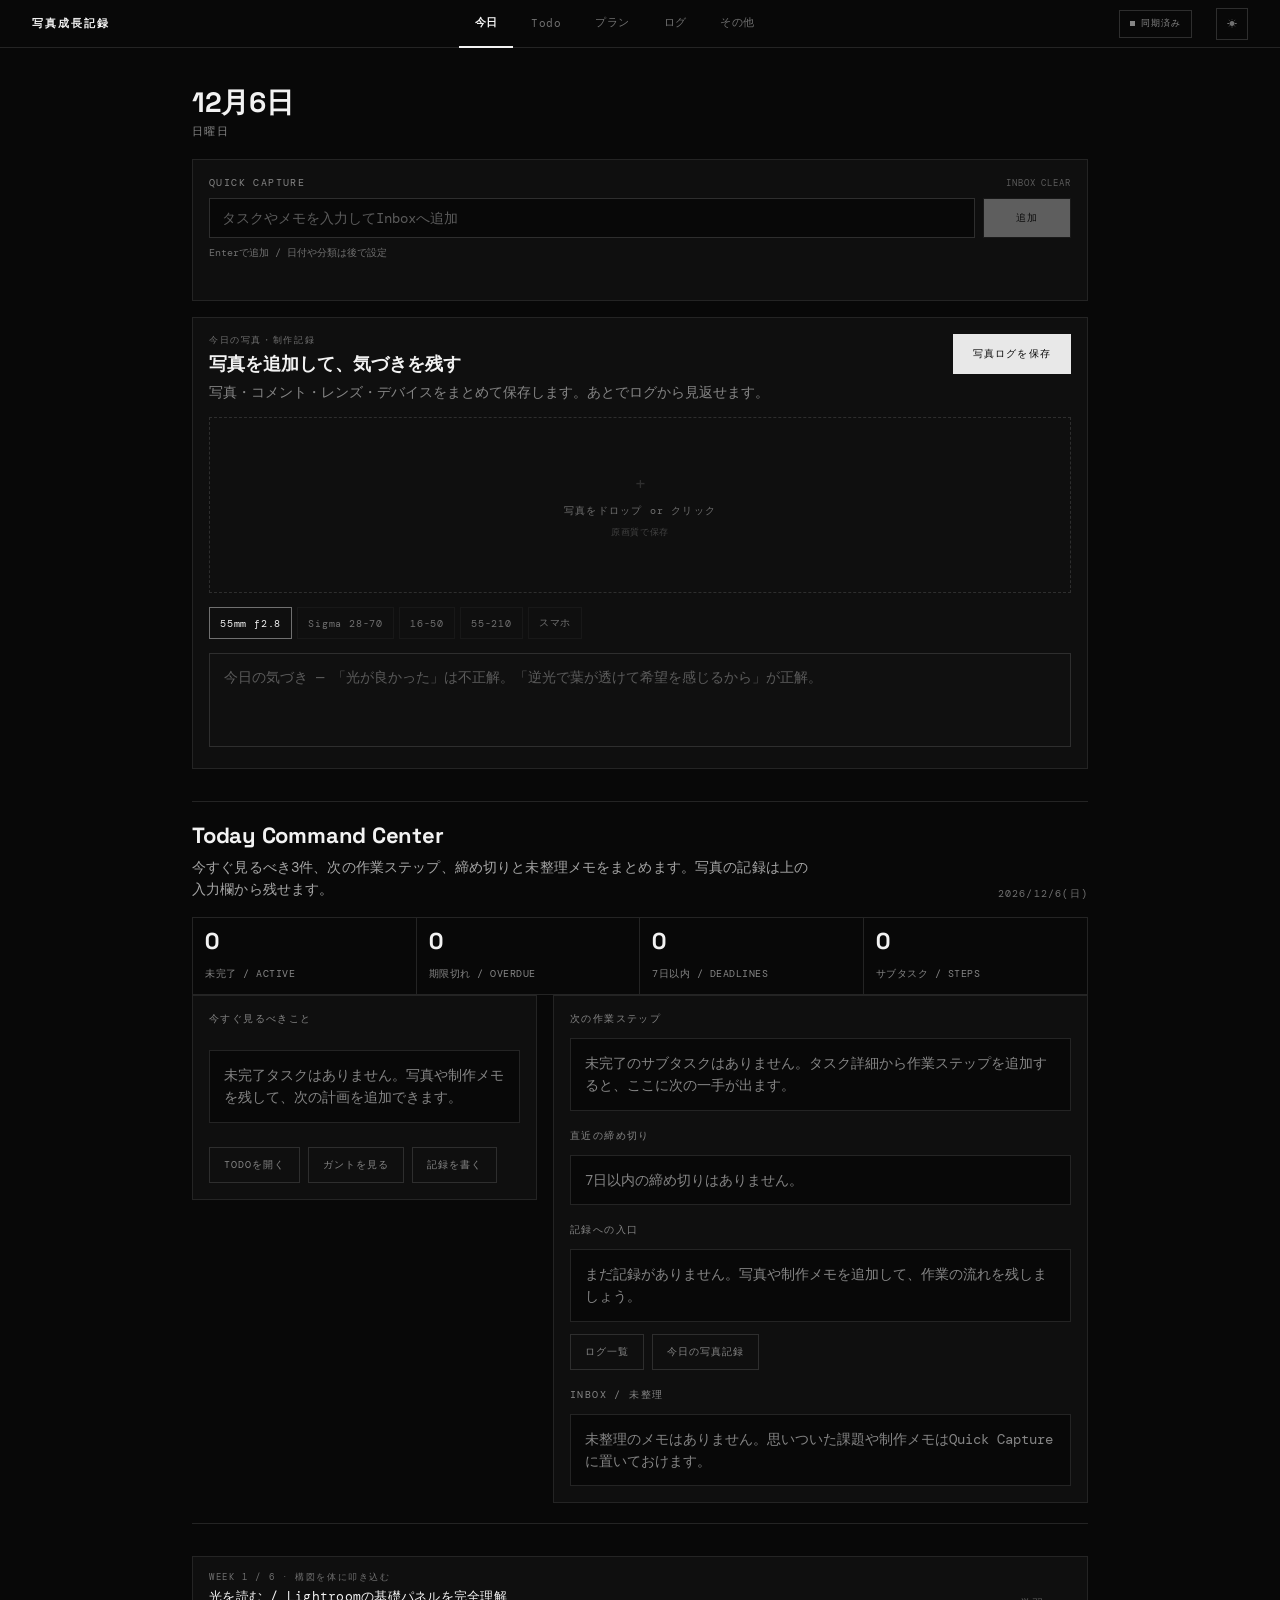
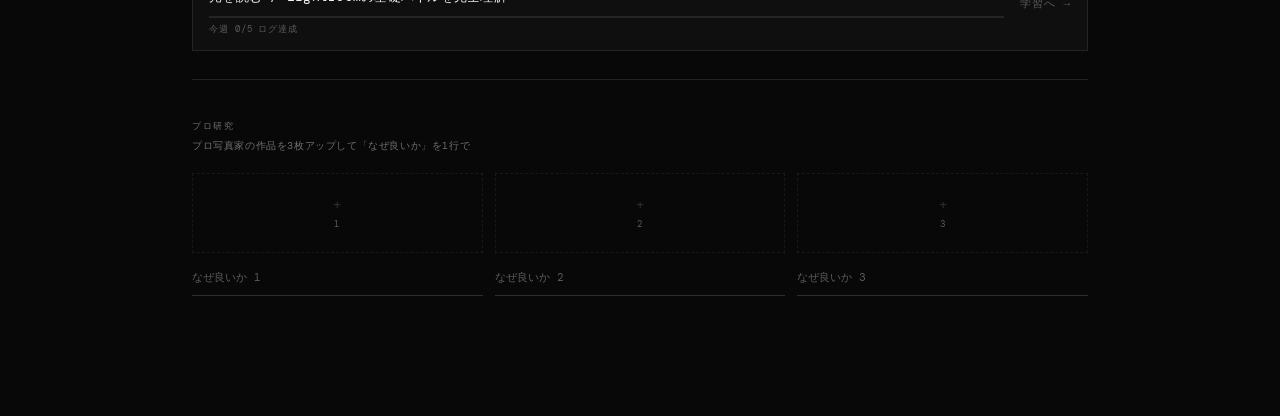
==== commit d186f6a0: "Improve daily task command workflow" ====
--- a/index.html
+++ b/index.html
@@ -123,7 +123,7 @@
 .mobile-bottom-nav{display:none}
 .nav-right{display:flex;align-items:center;gap:12px}
 .streak{font-size:10px;color:var(--fg6);letter-spacing:.1em;font-variant-numeric:tabular-nums}
-.sync-pill{border:1px solid var(--border2);background:transparent;color:var(--fg5);font-family:'DM Mono',monospace;font-size:9px;letter-spacing:.1em;height:28px;padding:0 10px;display:inline-flex;align-items:center;gap:6px}
+.sync-pill{border:1px solid var(--border2);background:transparent;color:var(--fg5);font-family:'DM Mono',monospace;font-size:9px;letter-spacing:.1em;height:28px;padding:0 10px;display:inline-flex;align-items:center;gap:6px;cursor:default}
 .sync-pill::before{content:'';width:5px;height:5px;background:var(--fg5);display:block}
 .sync-pill.ok{color:var(--fg4)}
 .sync-pill.ok::before{background:var(--fg4)}
@@ -159,8 +159,14 @@
 .command-action-card:hover{border-color:var(--border3);background:var(--bg3)}
 .command-action-kicker{font-size:10px;color:var(--fg4);letter-spacing:.12em;text-transform:uppercase}
 .command-action-title{font-size:15px;font-weight:700;line-height:1.45;text-wrap:balance}
+.command-action-reason{font-size:11px;color:var(--fg3);line-height:1.45}
 .command-action-meta{display:flex;flex-wrap:wrap;gap:6px;font-size:10px;color:var(--fg5);font-variant-numeric:tabular-nums}
 .command-action-meta span{border:1px solid var(--border2);padding:3px 7px}
+.command-card-actions{display:flex;flex-wrap:wrap;gap:6px;margin-top:3px}
+.command-card-action{height:30px;border:1px solid var(--border2);background:transparent;color:var(--fg4);font-family:'DM Mono',monospace;font-size:9px;padding:0 8px}
+.command-card-action:hover{border-color:var(--fg5);color:var(--fg)}
+.command-card-action.primary{background:var(--fg);border-color:var(--fg);color:var(--bg)}
+.command-card-action.warn{color:#d4a820}
 .command-section-list{display:grid;gap:var(--form-gap)}
 .command-row{width:100%;min-width:0;border:1px solid var(--border);background:var(--bg);color:var(--fg);padding:12px;text-align:left;display:grid;grid-template-columns:minmax(0,1fr) auto;gap:10px;align-items:center;min-height:48px}
 .command-row:hover{border-color:var(--border3);background:var(--bg3)}
@@ -181,7 +187,11 @@
 .quick-capture-input{min-height:var(--form-control-height);height:var(--form-control-height);border:1px solid var(--border2);background:var(--bg);padding:9px 12px;font-size:14px;line-height:1.55;resize:none}
 .quick-capture-input:focus{border-color:var(--fg5)}
 .quick-capture-btn{height:var(--form-control-height);border:1px solid var(--border2);background:var(--fg);color:var(--bg);font-family:'DM Mono',monospace;font-size:10px;letter-spacing:.08em}
-.quick-capture-msg{min-height:16px;margin-top:7px;font-size:9px;color:var(--fg5);letter-spacing:.04em}
+.quick-capture-help{margin-top:7px;font-size:10px;color:var(--fg5);line-height:1.55}
+.quick-capture-msg{min-height:16px;margin-top:7px;font-size:11px;color:var(--fg4);letter-spacing:.02em;display:flex;align-items:center;gap:8px;flex-wrap:wrap}
+.quick-capture-msg button{height:28px;border:1px solid var(--border2);background:transparent;color:var(--fg4);font-family:'DM Mono',monospace;font-size:9px;padding:0 8px}
+.quick-capture-msg button:hover{border-color:var(--fg5);color:var(--fg)}
+.quick-capture-btn:disabled{opacity:.35;cursor:default}
 .inbox-list{display:grid;gap:var(--form-gap)}
 .inbox-row{display:grid;grid-template-columns:minmax(0,1fr) auto;gap:10px;align-items:center;border:1px solid var(--border);background:var(--bg);padding:12px;min-height:52px}
 .inbox-main{min-width:0}
@@ -1123,13 +1133,13 @@
   <span class="nav-title">写真成長記録</span>
   <div class="nav-tabs" role="tablist" aria-label="メインタブ">
     <button class="tab-btn active" data-tab="today" role="tab" id="tab-btn-today" aria-selected="true" aria-controls="tab-today">今日</button>
-    <button class="tab-btn" data-tab="learn" role="tab" id="tab-btn-learn" aria-selected="false" aria-controls="tab-learn">学習</button>
-    <button class="tab-btn" data-tab="log" role="tab" id="tab-btn-log" aria-selected="false" aria-controls="tab-log">記録</button>
+    <button class="tab-btn" data-tab="todo" role="tab" id="tab-btn-todo" aria-selected="false" aria-controls="tab-todo">Todo</button>
     <button class="tab-btn" data-tab="plan" role="tab" id="tab-btn-plan" aria-selected="false" aria-controls="tab-plan">プラン</button>
-    <button class="tab-btn" data-tab="todo" role="tab" id="tab-btn-todo" aria-selected="false" aria-controls="tab-todo">Todo</button>
+    <button class="tab-btn" data-tab="log" role="tab" id="tab-btn-log" aria-selected="false" aria-controls="tab-log">ログ</button>
     <div class="nav-more-wrap">
       <button class="tab-btn nav-more-btn" id="nav-more-btn" type="button" aria-haspopup="true" aria-expanded="false" aria-controls="nav-more-menu">その他</button>
       <div class="nav-more-menu hidden" id="nav-more-menu">
+        <button class="utility-tab-btn" data-tab="learn" role="tab" id="tab-btn-learn" aria-selected="false" aria-controls="tab-learn">学習</button>
         <button class="utility-tab-btn" data-tab="timer" role="tab" id="tab-btn-timer" aria-selected="false" aria-controls="tab-timer">タイマー</button>
         <button class="utility-tab-btn" data-tab="clip" role="tab" id="tab-btn-clip" aria-selected="false" aria-controls="tab-clip">クリップ</button>
         <button class="utility-tab-btn" data-tab="settings" role="tab" id="tab-btn-settings" aria-selected="false" aria-controls="tab-settings">設定</button>
@@ -1138,16 +1148,16 @@
     </div>
   </div>
   <div class="nav-right">
-    <button class="sync-pill" id="sync-pill" type="button">確認中</button>
+    <span class="sync-pill" id="sync-pill" role="status" aria-live="polite">確認中</span>
     <span class="streak" id="streak" aria-label="連続記録日数"></span>
     <button class="theme-btn" id="theme-btn" aria-label="ライトモードに切り替え">☀</button>
   </div>
 </nav>
 <nav class="mobile-bottom-nav" aria-label="モバイルナビゲーション">
   <button class="tab-btn active" data-tab="today" type="button" aria-label="今日を開く">今日</button>
-  <button class="tab-btn" data-tab="learn" type="button" aria-label="学習を開く">学習</button>
-  <button class="tab-btn" data-tab="log" type="button" aria-label="記録を開く">記録</button>
-  <button class="tab-btn" data-tab="todo" type="button" aria-label="その他の管理を開く">その他</button>
+  <button class="tab-btn" data-tab="todo" type="button" aria-label="Todoを開く">Todo</button>
+  <button class="tab-btn" data-tab="log" type="button" aria-label="ログを開く">ログ</button>
+  <button class="tab-btn" data-tab="learn" type="button" aria-label="その他を開く">その他</button>
 </nav>
 <main class="main" id="main-content">
   <div class="runtime-guard" id="runtime-guard">
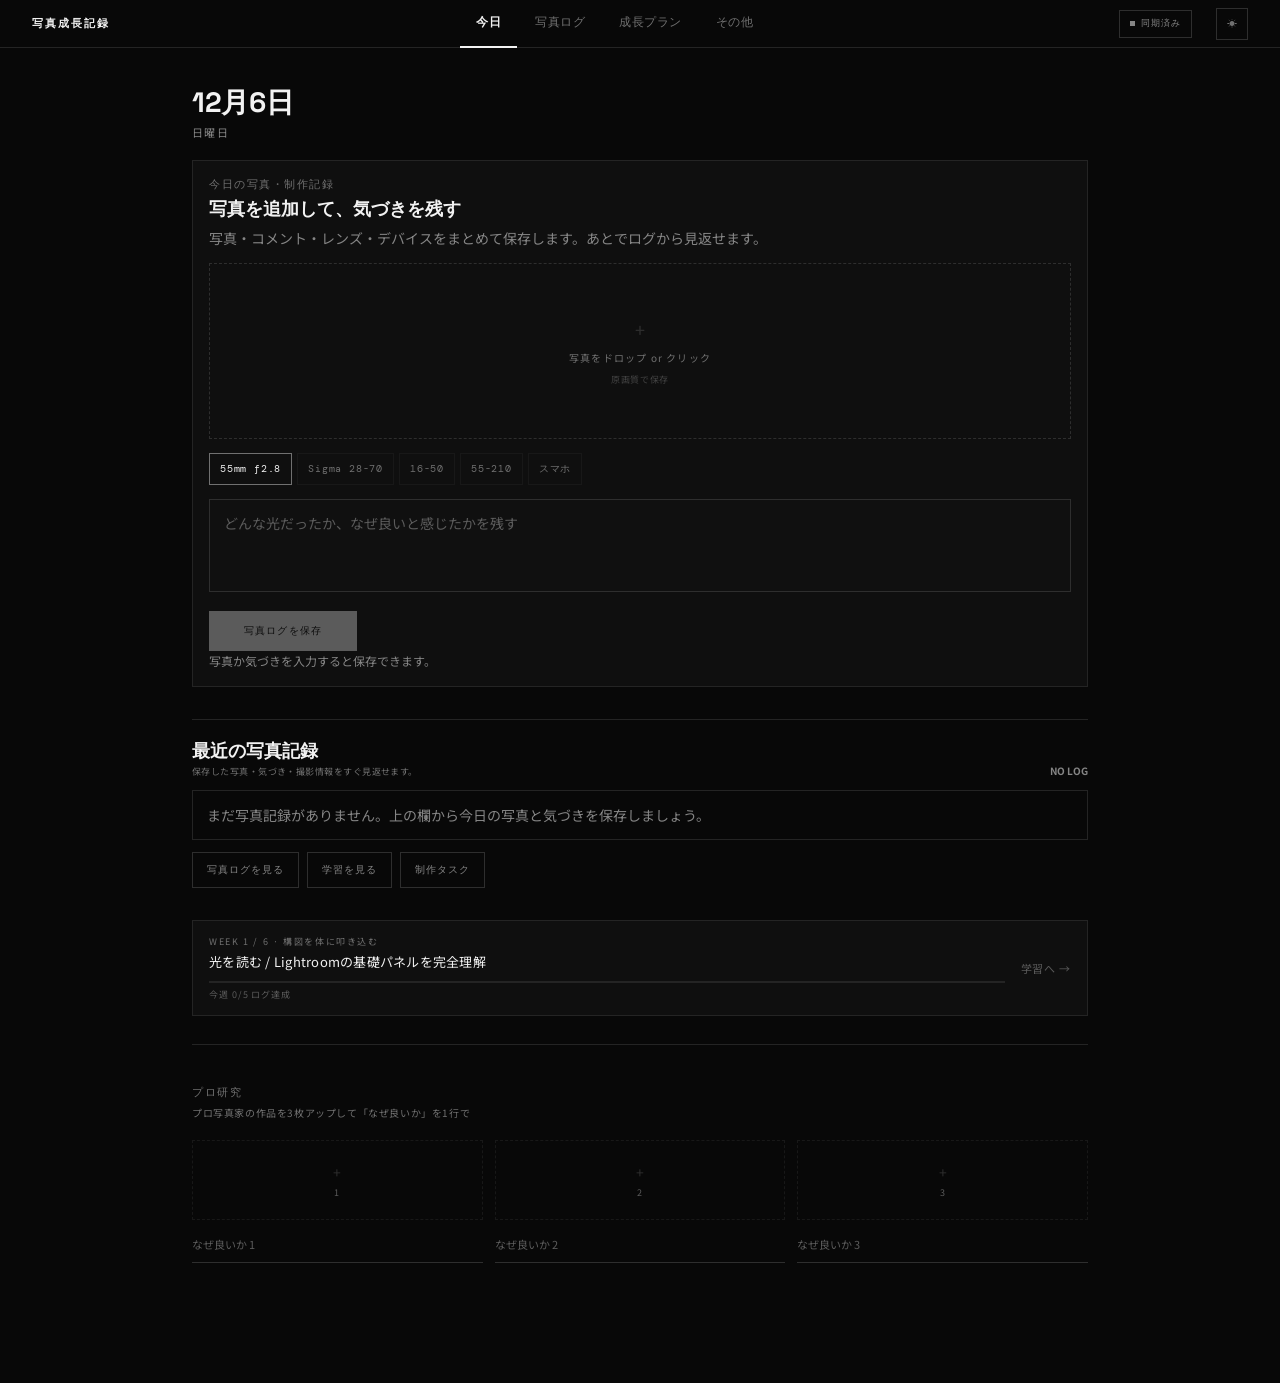
==== commit 1b9b143a: "Recenter today view around photo logging" ====
--- a/index.html
+++ b/index.html
@@ -11,7 +11,7 @@
 <link rel="icon" href="icon.svg" type="image/svg+xml">
 <link rel="apple-touch-icon" href="icon.svg">
 <link rel="preconnect" href="https://fonts.googleapis.com">
-<link href="https://fonts.googleapis.com/css2?family=DM+Mono:wght@300;400;500&family=Space+Grotesk:wght@500;700&display=swap" rel="stylesheet">
+<link href="https://fonts.googleapis.com/css2?family=DM+Mono:wght@300;400;500&family=Noto+Sans+JP:wght@400;500;700&family=Space+Grotesk:wght@500;700&display=swap" rel="stylesheet">
 <style>
 /* ── CSS変数でダーク/ライト切り替え ── */
 :root {
@@ -102,9 +102,9 @@
   --gantt-row-hover: rgba(0,0,0,.035);
 }
 *{box-sizing:border-box;margin:0;padding:0}
-html,body{min-height:100%;background:var(--bg);color:var(--fg);font-family:'DM Mono',monospace;transition:background .2s,color .2s;-webkit-font-smoothing:antialiased;-moz-osx-font-smoothing:grayscale}
+html,body{min-height:100%;background:var(--bg);color:var(--fg);font-family:'Noto Sans JP','Hiragino Kaku Gothic ProN','Yu Gothic',sans-serif;transition:background .2s,color .2s;-webkit-font-smoothing:antialiased;-moz-osx-font-smoothing:grayscale}
 ::-webkit-scrollbar{width:3px}::-webkit-scrollbar-thumb{background:var(--fg8)}
-input,textarea{font-family:'DM Mono',monospace;background:transparent;border:none;border-bottom:1px solid var(--border2);color:var(--fg);outline:none;width:100%;padding:8px 0;font-size:14px;line-height:1.6;resize:none;transition:border-color .15s}
+input,textarea{font-family:'Noto Sans JP','Hiragino Kaku Gothic ProN','Yu Gothic',sans-serif;background:transparent;border:none;border-bottom:1px solid var(--border2);color:var(--fg);outline:none;width:100%;padding:8px 0;font-size:14px;line-height:1.6;resize:none;transition:border-color .15s}
 input:focus,textarea:focus{border-bottom-color:var(--fg5)}
 input::placeholder,textarea::placeholder{color:var(--fg6)}
 button{cursor:pointer}
@@ -112,7 +112,7 @@
 .nav{border-bottom:1px solid var(--border);display:flex;align-items:center;justify-content:space-between;padding:0 32px;position:sticky;top:0;background:var(--nav-bg);z-index:10;height:48px;transition:background .2s}
 .nav-title{font-family:'Space Grotesk',sans-serif;font-size:11px;font-weight:700;letter-spacing:.18em;text-transform:uppercase}
 .nav-tabs{display:flex;align-items:center;gap:2px}
-.tab-btn{background:none;border:none;font-family:'DM Mono',monospace;font-size:11px;letter-spacing:.04em;padding:0 16px;height:48px;color:var(--fg5);border-bottom:2px solid transparent;transition:color .15s,border-color .15s,font-weight .15s;min-width:44px}
+.tab-btn{background:none;border:none;font-family:'DM Mono',monospace;font-size:12px;letter-spacing:.04em;padding:0 16px;height:48px;color:var(--fg5);border-bottom:2px solid transparent;transition:color .15s,border-color .15s,font-weight .15s;min-width:44px}
 .tab-btn:hover{color:var(--fg3)}
 .tab-btn.active{color:var(--fg);border-bottom-color:var(--fg);font-weight:700}
 .nav-more-wrap{position:relative}
@@ -121,6 +121,7 @@
 .utility-tab-btn{height:40px;border:none;background:transparent;color:var(--fg4);font-family:'DM Mono',monospace;font-size:11px;text-align:left;padding:0 12px}
 .utility-tab-btn:hover,.utility-tab-btn.active{background:var(--bg4);color:var(--fg)}
 .mobile-bottom-nav{display:none}
+.mobile-menu-sheet{display:none}
 .nav-right{display:flex;align-items:center;gap:12px}
 .streak{font-size:10px;color:var(--fg6);letter-spacing:.1em;font-variant-numeric:tabular-nums}
 .sync-pill{border:1px solid var(--border2);background:transparent;color:var(--fg5);font-family:'DM Mono',monospace;font-size:9px;letter-spacing:.1em;height:28px;padding:0 10px;display:inline-flex;align-items:center;gap:6px;cursor:default}
@@ -215,6 +216,7 @@
 .save-btn{background:var(--save-bg);border:none;color:var(--save-fg);font-family:'DM Mono',monospace;font-size:10px;letter-spacing:.12em;font-weight:500;padding:0 20px;height:var(--form-control-height);display:inline-flex;align-items:center;justify-content:center;text-decoration:none;transition:opacity .15s,transform .1s}
 .save-btn:hover{opacity:.85}
 .save-btn:active{transform:scale(0.96)}
+.save-btn:disabled{opacity:.35;cursor:default;transform:none}
 .saved-msg{font-size:11px;color:var(--fg4);letter-spacing:.08em}
 .ghost-btn{background:none;border:1px solid var(--border2);color:var(--fg4);font-family:'DM Mono',monospace;font-size:10px;letter-spacing:.1em;padding:0 14px;height:var(--form-control-height);display:inline-flex;align-items:center;transition:border-color .15s,color .15s,transform .1s;min-width:40px}
 .ghost-btn:hover{border-color:var(--fg5);color:var(--fg)}
@@ -225,11 +227,17 @@
 .photo-record-head{display:flex;align-items:flex-start;justify-content:space-between;gap:16px;margin-bottom:14px}
 .photo-record-title{font-family:'Space Grotesk',sans-serif;font-size:18px;font-weight:700;line-height:1.25}
 .photo-record-sub{margin-top:6px;font-size:14px;color:var(--fg4);line-height:1.6;max-width:560px}
-.photo-record-actions{display:flex;align-items:center;gap:10px;flex-shrink:0}
+.photo-record-actions{display:flex;align-items:center;gap:10px;flex-shrink:0;margin-top:14px}
+.photo-record-actions .save-btn{min-width:148px;justify-content:center}
 .photo-record-section .drop-zone{height:176px;margin-bottom:14px}
 .photo-record-section textarea{border:1px solid var(--border2);background:var(--input-bg);padding:12px 14px}
+.photo-save-help{font-size:12px;color:var(--fg4);line-height:1.6}
+.today-recent-section{border-top:1px solid var(--border);padding-top:20px;margin-bottom:var(--section-gap)}
+.today-recent-head{display:flex;align-items:end;justify-content:space-between;gap:12px;margin-bottom:12px}
+.today-recent-title{font-family:'Space Grotesk',sans-serif;font-size:18px;font-weight:700;line-height:1.2}
+.today-recent-list{display:grid;gap:8px}
 .section-div{border-top:1px solid var(--border);margin:0 0 40px}
-.lbl{font-size:9px;letter-spacing:.18em;text-transform:uppercase;color:var(--fg5)}
+.lbl{font-family:'DM Mono',monospace;font-size:11px;letter-spacing:.14em;text-transform:uppercase;color:var(--fg5)}
 .row-between{display:flex;align-items:center;justify-content:space-between;margin-bottom:16px}
 .row-gap{display:flex;align-items:center;gap:12px}
 .notice{background:var(--bg2);border:1px solid var(--bg5);padding:14px 16px;margin-bottom:16px}
@@ -924,6 +932,9 @@
   .mobile-bottom-nav{position:fixed;left:0;right:0;bottom:0;z-index:30;display:grid;grid-template-columns:repeat(4,1fr);border-top:1px solid var(--border);background:var(--nav-bg);padding-bottom:env(safe-area-inset-bottom)}
   .mobile-bottom-nav .tab-btn{height:50px;font-size:11px;padding:0;color:var(--fg5)}
   .mobile-bottom-nav .tab-btn.active{color:var(--fg);border-bottom:none;border-top:2px solid var(--fg)}
+  .mobile-menu-sheet{position:fixed;left:12px;right:12px;bottom:calc(62px + env(safe-area-inset-bottom));z-index:32;display:grid;grid-template-columns:repeat(2,minmax(0,1fr));gap:2px;border:1px solid var(--border);background:var(--bg2);padding:8px;box-shadow:0 18px 48px rgba(0,0,0,.32)}
+  .mobile-menu-sheet.hidden{display:none}
+  .mobile-menu-sheet .utility-tab-btn{height:44px;text-align:center;border:1px solid var(--border);background:var(--bg);font-size:11px}
   .nav-right{position:absolute;top:8px;right:12px;gap:8px}
   .streak{display:none}
   .sync-pill{height:28px;padding:0 8px;font-size:8px}
@@ -938,6 +949,8 @@
   .photo-record-head{display:grid;gap:12px}
   .photo-record-actions{justify-content:space-between}
   .photo-record-section .drop-zone{height:150px}
+  .photo-record-actions{display:grid;grid-template-columns:1fr;gap:8px}
+  .photo-record-actions .save-btn{width:100%}
   .command-center{padding:16px 0 18px;margin-bottom:var(--section-gap)}
   .command-center-head{display:grid;gap:8px;align-items:start}
   .command-center-title{font-size:20px}
@@ -1133,12 +1146,12 @@
   <span class="nav-title">写真成長記録</span>
   <div class="nav-tabs" role="tablist" aria-label="メインタブ">
     <button class="tab-btn active" data-tab="today" role="tab" id="tab-btn-today" aria-selected="true" aria-controls="tab-today">今日</button>
-    <button class="tab-btn" data-tab="todo" role="tab" id="tab-btn-todo" aria-selected="false" aria-controls="tab-todo">Todo</button>
-    <button class="tab-btn" data-tab="plan" role="tab" id="tab-btn-plan" aria-selected="false" aria-controls="tab-plan">プラン</button>
-    <button class="tab-btn" data-tab="log" role="tab" id="tab-btn-log" aria-selected="false" aria-controls="tab-log">ログ</button>
+    <button class="tab-btn" data-tab="log" role="tab" id="tab-btn-log" aria-selected="false" aria-controls="tab-log">写真ログ</button>
+    <button class="tab-btn" data-tab="plan" role="tab" id="tab-btn-plan" aria-selected="false" aria-controls="tab-plan">成長プラン</button>
     <div class="nav-more-wrap">
       <button class="tab-btn nav-more-btn" id="nav-more-btn" type="button" aria-haspopup="true" aria-expanded="false" aria-controls="nav-more-menu">その他</button>
       <div class="nav-more-menu hidden" id="nav-more-menu">
+        <button class="utility-tab-btn" data-tab="todo" role="tab" id="tab-btn-todo" aria-selected="false" aria-controls="tab-todo">制作タスク</button>
         <button class="utility-tab-btn" data-tab="learn" role="tab" id="tab-btn-learn" aria-selected="false" aria-controls="tab-learn">学習</button>
         <button class="utility-tab-btn" data-tab="timer" role="tab" id="tab-btn-timer" aria-selected="false" aria-controls="tab-timer">タイマー</button>
         <button class="utility-tab-btn" data-tab="clip" role="tab" id="tab-btn-clip" aria-selected="false" aria-controls="tab-clip">クリップ</button>
@@ -1155,10 +1168,18 @@
 </nav>
 <nav class="mobile-bottom-nav" aria-label="モバイルナビゲーション">
   <button class="tab-btn active" data-tab="today" type="button" aria-label="今日を開く">今日</button>
-  <button class="tab-btn" data-tab="todo" type="button" aria-label="Todoを開く">Todo</button>
-  <button class="tab-btn" data-tab="log" type="button" aria-label="ログを開く">ログ</button>
-  <button class="tab-btn" data-tab="learn" type="button" aria-label="その他を開く">その他</button>
+  <button class="tab-btn" data-tab="log" type="button" aria-label="写真ログを開く">ログ</button>
+  <button class="tab-btn" data-tab="plan" type="button" aria-label="成長プランを開く">プラン</button>
+  <button class="tab-btn" id="mobile-menu-btn" type="button" aria-haspopup="true" aria-expanded="false" aria-controls="mobile-menu-sheet" aria-label="メニューを開く">メニュー</button>
 </nav>
+<div class="mobile-menu-sheet hidden" id="mobile-menu-sheet" role="menu" aria-label="その他メニュー">
+  <button class="utility-tab-btn" data-tab="todo" type="button" role="menuitem">制作タスク</button>
+  <button class="utility-tab-btn" data-tab="learn" type="button" role="menuitem">学習</button>
+  <button class="utility-tab-btn" data-tab="timer" type="button" role="menuitem">タイマー</button>
+  <button class="utility-tab-btn" data-tab="clip" type="button" role="menuitem">クリップ</button>
+  <button class="utility-tab-btn" data-tab="settings" type="button" role="menuitem">設定</button>
+  <button class="utility-tab-btn" data-tab="data" type="button" role="menuitem">データ</button>
+</div>
 <main class="main" id="main-content">
   <div class="runtime-guard" id="runtime-guard">
     <div>
@@ -1178,7 +1199,6 @@
         <div class="day-weekday" id="day-weekday"></div>
       </div>
     </div>
-    <section id="quick-capture-slot" aria-label="Quick Capture"></section>
     <!-- 写真記録 -->
     <div class="section photo-record-section">
       <div class="photo-record-head">
@@ -1187,10 +1207,6 @@
           <div class="photo-record-title">写真を追加して、気づきを残す</div>
           <div class="photo-record-sub">写真・コメント・レンズ・デバイスをまとめて保存します。あとでログから見返せます。</div>
         </div>
-        <div class="photo-record-actions">
-          <span class="saved-msg hidden" id="saved-msg" aria-live="polite" aria-atomic="true">保存済み</span>
-          <button class="save-btn" id="save-btn">写真ログを保存</button>
-        </div>
       </div>
       <div class="drop-zone" id="photo-drop">
         <span class="plus">+</span>
@@ -1199,9 +1215,14 @@
       </div>
       <input type="file" accept="image/*" id="photo-input" class="hidden">
       <div class="lens-wrap" id="lens-wrap"></div>
-      <textarea id="photo-comment" rows="3" placeholder="今日の気づき — 「光が良かった」は不正解。「逆光で葉が透けて希望を感じるから」が正解。"></textarea>
-    </div>
-    <section class="command-center" id="command-center" aria-label="Today Command Center"></section>
+      <textarea id="photo-comment" rows="3" placeholder="どんな光だったか、なぜ良いと感じたかを残す"></textarea>
+      <div class="photo-record-actions">
+        <span class="saved-msg hidden" id="saved-msg" aria-live="polite" aria-atomic="true">保存済み</span>
+        <button class="save-btn" id="save-btn">写真ログを保存</button>
+      </div>
+      <div class="photo-save-help" id="photo-save-help">写真か気づきを入力すると保存できます。</div>
+    </div>
+    <section class="today-recent-section" id="today-recent-section" aria-label="最近の写真記録"></section>
     <!-- 進捗バナー -->
     <div class="progress-banner" id="progress-banner">
       <div class="pb-left">
@@ -1270,11 +1291,13 @@
   <div id="tab-todo" class="hidden" role="tabpanel" aria-labelledby="tab-btn-todo" tabindex="0">
     <div class="todo-header">
       <div>
-        <div style="font-family:'Space Grotesk',sans-serif;font-size:26px;font-weight:700;letter-spacing:-.02em">Todo</div>
+        <div style="font-family:'Space Grotesk',sans-serif;font-size:26px;font-weight:700;letter-spacing:-.02em">制作タスク</div>
         <div style="font-size:10px;color:var(--fg5);letter-spacing:.15em;margin-top:6px" id="todo-count" aria-live="polite">0 TASKS</div>
-        <div class="todo-subtitle">課題・予定の締切、期間、完了状態をまとめて確認します。追加したタスクはリストとDeadline Timelineに反映されます。</div>
-      </div>
-    </div>
+        <div class="todo-subtitle">撮影・制作・課題の締切、期間、完了状態をまとめて確認します。追加したタスクはリストとDeadline Timelineに反映されます。</div>
+      </div>
+    </div>
+    <section id="quick-capture-slot" aria-label="Quick Capture"></section>
+    <section class="command-center" id="command-center" aria-label="制作タスク Command Center"></section>
     <section class="todo-work-summary" id="todo-work-summary" aria-label="今日のTodo概要"></section>
     <!-- 手動追加フォーム -->
     <div class="todo-add-form">
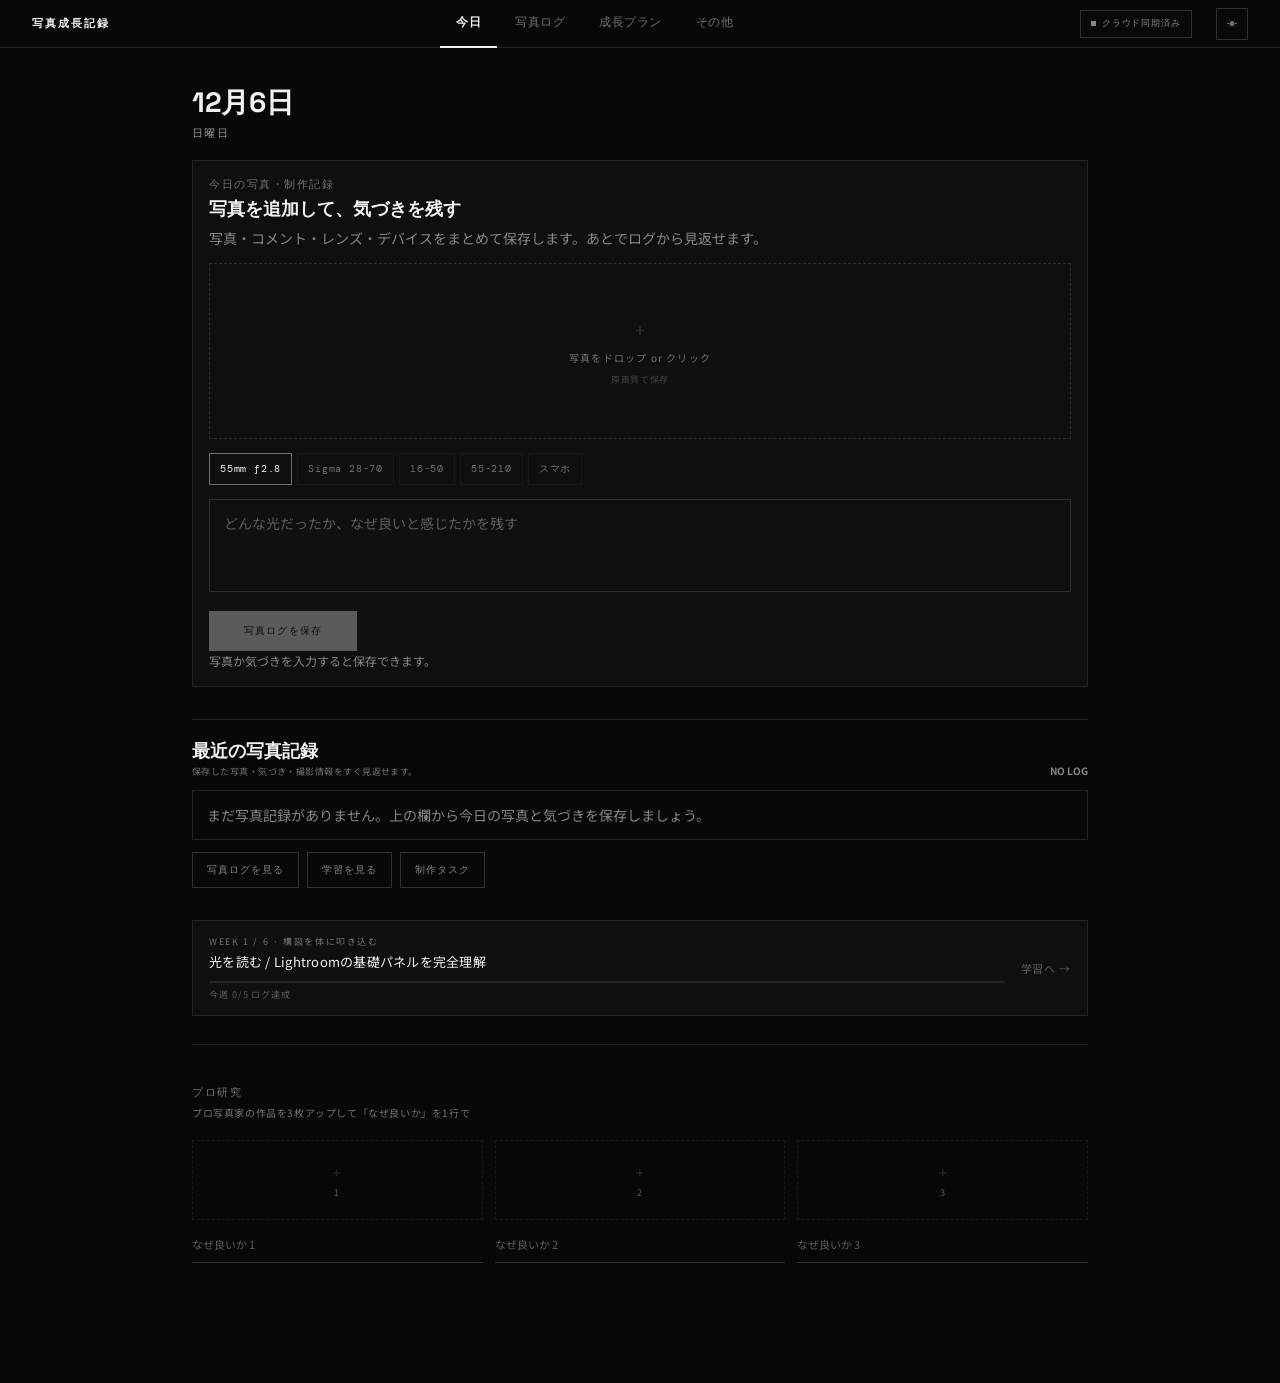
==== commit dce02997: "Add recovery center and harden task type handling" ====
--- a/index.html
+++ b/index.html
@@ -436,6 +436,23 @@
 .backup-section .lbl{margin-bottom:12px}
 .backup-btns{display:flex;gap:8px;flex-wrap:wrap}
 .backup-state{background:var(--bg2);border:1px solid var(--border);padding:10px 12px;margin:12px 0 14px;font-size:10px;color:var(--fg4);line-height:1.7;letter-spacing:.04em}
+.recovery-center{border:1px solid var(--border);background:var(--bg2);padding:var(--card-pad);display:grid;gap:14px}
+.recovery-status-grid{display:grid;grid-template-columns:repeat(4,minmax(0,1fr));border:1px solid var(--border);background:var(--bg)}
+.recovery-status-cell{min-height:70px;padding:12px;border-right:1px solid var(--border);display:grid;align-content:space-between;gap:8px}
+.recovery-status-cell:last-child{border-right:none}
+.recovery-status-label{font-family:'DM Mono',monospace;font-size:10px;color:var(--fg5);letter-spacing:.12em;text-transform:uppercase}
+.recovery-status-value{font-size:13px;color:var(--fg2);line-height:1.45;font-variant-numeric:tabular-nums}
+.recovery-source-grid{display:grid;grid-template-columns:repeat(4,minmax(0,1fr));gap:8px}
+.recovery-source{border:1px solid var(--border);background:var(--bg);padding:12px;min-height:72px}
+.recovery-source-num{font-family:'Space Grotesk',sans-serif;font-size:22px;font-weight:700;font-variant-numeric:tabular-nums}
+.recovery-source-label{font-size:10px;color:var(--fg5);letter-spacing:.08em;line-height:1.5;margin-top:4px}
+.recovery-list{display:grid;gap:6px;max-height:260px;overflow:auto;border-top:1px solid var(--border);padding-top:10px}
+.recovery-row{display:grid;grid-template-columns:96px minmax(0,1fr) auto;gap:10px;align-items:center;border:1px solid var(--border);background:var(--bg);padding:10px 12px;min-height:44px}
+.recovery-date{font-family:'DM Mono',monospace;font-size:11px;color:var(--fg2);font-variant-numeric:tabular-nums}
+.recovery-tags{display:flex;flex-wrap:wrap;gap:5px;min-width:0}
+.recovery-tag{font-size:9px;color:var(--fg4);border:1px solid var(--border2);padding:3px 6px;letter-spacing:.06em}
+.recovery-action{height:30px;border:1px solid var(--border2);background:transparent;color:var(--fg4);font-family:'DM Mono',monospace;font-size:9px;padding:0 8px}
+.recovery-action:hover{border-color:var(--fg5);color:var(--fg)}
 .runtime-guard{display:none;border:1px solid var(--border);background:var(--bg2);padding:14px 16px;margin-bottom:24px}
 .runtime-guard.show{display:flex;align-items:center;justify-content:space-between;gap:16px}
 .runtime-guard-title{font-size:11px;font-weight:700;letter-spacing:.08em;color:var(--fg)}
@@ -1125,6 +1142,10 @@
   .task-actions{justify-content:flex-start}
   .backup-btns{flex-direction:column}
   .backup-btns .save-btn,.backup-btns .ghost-btn{width:100%;justify-content:center}
+  .recovery-status-grid,.recovery-source-grid{grid-template-columns:1fr 1fr}
+  .recovery-status-cell:nth-child(2n){border-right:none}
+  .recovery-row{grid-template-columns:1fr;gap:8px}
+  .recovery-action{width:100%;height:40px}
 }
 @media (max-width: 380px) {
   :root{--page-pad-x:12px}
@@ -1483,6 +1504,25 @@
       <section class="settings-card">
         <div class="settings-card-head">
           <div>
+            <div class="settings-card-title">復旧センター</div>
+            <div class="settings-card-sub">端末保存・クラウド同期・全体バックアップの状態と、日付別の復元候補を確認します。必要な日付だけワンタップで復元できます。</div>
+          </div>
+          <div class="settings-actions">
+            <button class="save-btn" id="recovery-refresh-btn">確認</button>
+            <button class="ghost-btn" id="recovery-restore-all-btn">一括復元</button>
+          </div>
+        </div>
+        <div class="recovery-center">
+          <div class="recovery-status-grid" id="recovery-status-grid" aria-live="polite"></div>
+          <div class="recovery-source-grid" id="recovery-source-grid"></div>
+          <div class="recovery-list" id="recovery-list"></div>
+        </div>
+        <p id="recovery-msg" aria-live="polite" style="font-size:10px;color:var(--fg5);margin-top:10px;letter-spacing:.05em"></p>
+      </section>
+
+      <section class="settings-card">
+        <div class="settings-card-head">
+          <div>
             <div class="settings-card-title">同期キー</div>
             <div class="settings-card-sub">同じキーを入れた端末だけでTodo・クリップ・設定を共有します。メールログインも併用できます。</div>
           </div>
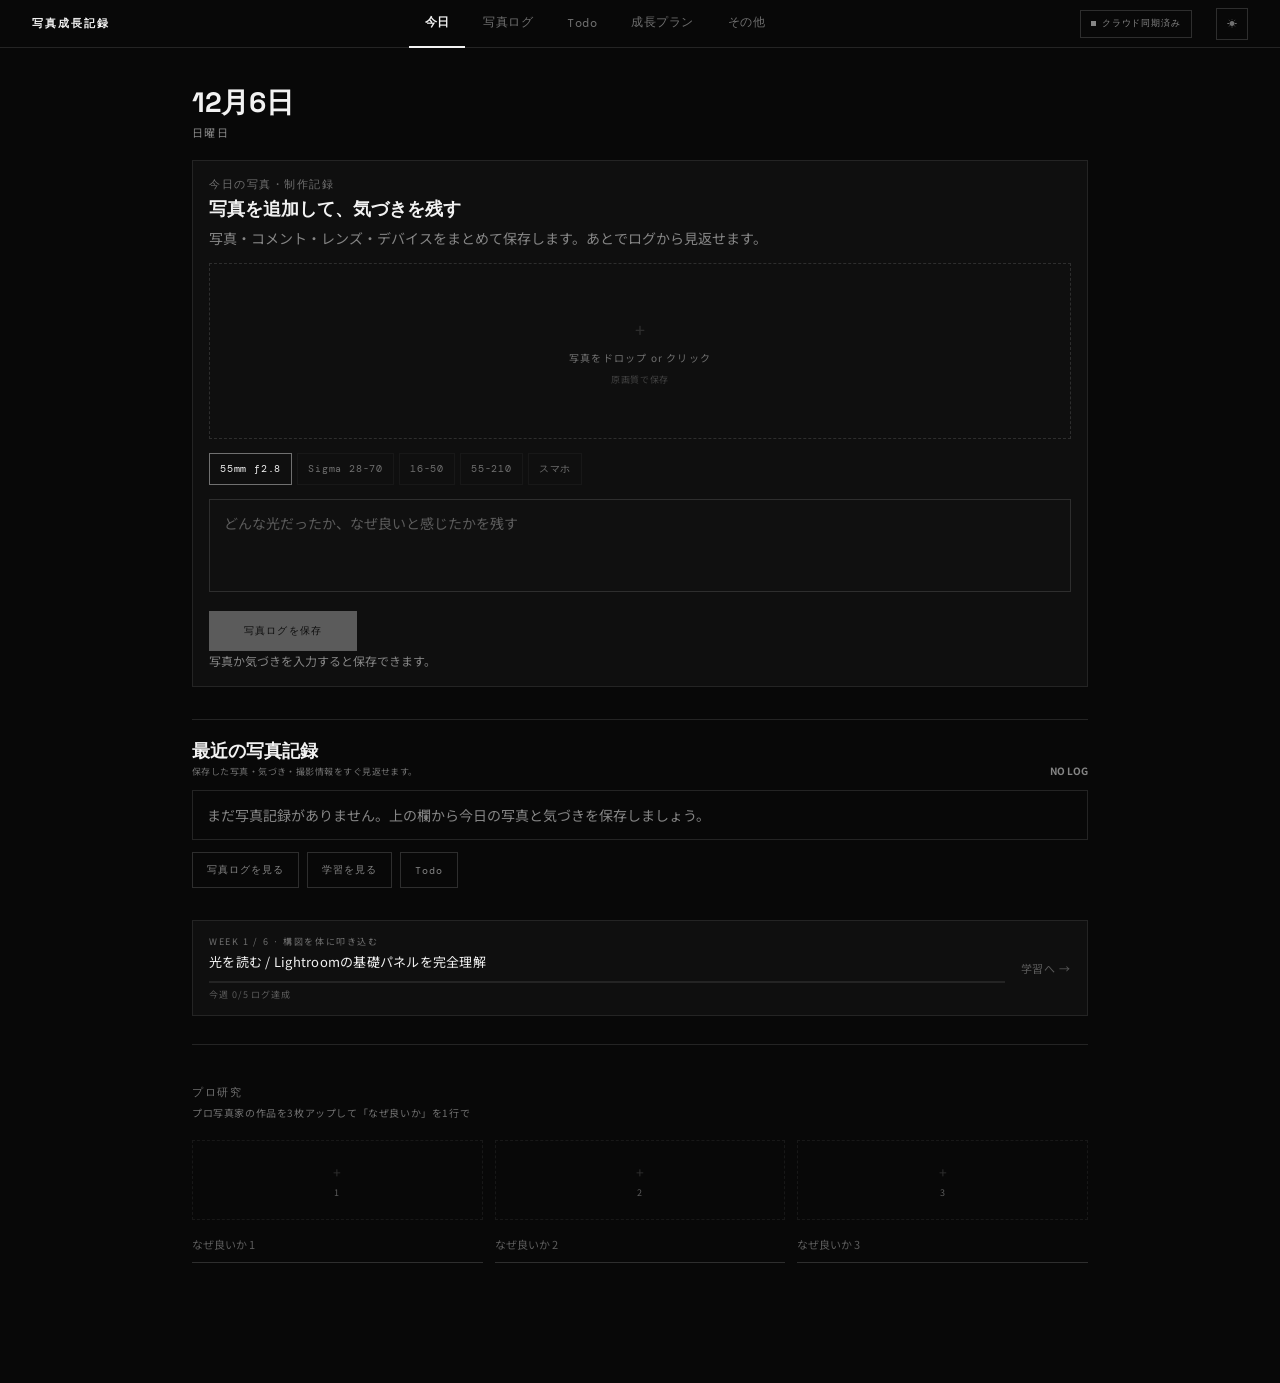
==== commit 90d3c57f: "Improve Todo nav and GAS auto sync" ====
--- a/index.html
+++ b/index.html
@@ -1168,11 +1168,11 @@
   <div class="nav-tabs" role="tablist" aria-label="メインタブ">
     <button class="tab-btn active" data-tab="today" role="tab" id="tab-btn-today" aria-selected="true" aria-controls="tab-today">今日</button>
     <button class="tab-btn" data-tab="log" role="tab" id="tab-btn-log" aria-selected="false" aria-controls="tab-log">写真ログ</button>
+    <button class="tab-btn" data-tab="todo" role="tab" id="tab-btn-todo" aria-selected="false" aria-controls="tab-todo">Todo</button>
     <button class="tab-btn" data-tab="plan" role="tab" id="tab-btn-plan" aria-selected="false" aria-controls="tab-plan">成長プラン</button>
     <div class="nav-more-wrap">
       <button class="tab-btn nav-more-btn" id="nav-more-btn" type="button" aria-haspopup="true" aria-expanded="false" aria-controls="nav-more-menu">その他</button>
       <div class="nav-more-menu hidden" id="nav-more-menu">
-        <button class="utility-tab-btn" data-tab="todo" role="tab" id="tab-btn-todo" aria-selected="false" aria-controls="tab-todo">制作タスク</button>
         <button class="utility-tab-btn" data-tab="learn" role="tab" id="tab-btn-learn" aria-selected="false" aria-controls="tab-learn">学習</button>
         <button class="utility-tab-btn" data-tab="timer" role="tab" id="tab-btn-timer" aria-selected="false" aria-controls="tab-timer">タイマー</button>
         <button class="utility-tab-btn" data-tab="clip" role="tab" id="tab-btn-clip" aria-selected="false" aria-controls="tab-clip">クリップ</button>
@@ -1194,7 +1194,7 @@
   <button class="tab-btn" id="mobile-menu-btn" type="button" aria-haspopup="true" aria-expanded="false" aria-controls="mobile-menu-sheet" aria-label="メニューを開く">メニュー</button>
 </nav>
 <div class="mobile-menu-sheet hidden" id="mobile-menu-sheet" role="menu" aria-label="その他メニュー">
-  <button class="utility-tab-btn" data-tab="todo" type="button" role="menuitem">制作タスク</button>
+  <button class="utility-tab-btn" data-tab="todo" type="button" role="menuitem">Todo</button>
   <button class="utility-tab-btn" data-tab="learn" type="button" role="menuitem">学習</button>
   <button class="utility-tab-btn" data-tab="timer" type="button" role="menuitem">タイマー</button>
   <button class="utility-tab-btn" data-tab="clip" type="button" role="menuitem">クリップ</button>
@@ -1312,13 +1312,13 @@
   <div id="tab-todo" class="hidden" role="tabpanel" aria-labelledby="tab-btn-todo" tabindex="0">
     <div class="todo-header">
       <div>
-        <div style="font-family:'Space Grotesk',sans-serif;font-size:26px;font-weight:700;letter-spacing:-.02em">制作タスク</div>
+        <div style="font-family:'Space Grotesk',sans-serif;font-size:26px;font-weight:700;letter-spacing:-.02em">Todo</div>
         <div style="font-size:10px;color:var(--fg5);letter-spacing:.15em;margin-top:6px" id="todo-count" aria-live="polite">0 TASKS</div>
         <div class="todo-subtitle">撮影・制作・課題の締切、期間、完了状態をまとめて確認します。追加したタスクはリストとDeadline Timelineに反映されます。</div>
       </div>
     </div>
     <section id="quick-capture-slot" aria-label="Quick Capture"></section>
-    <section class="command-center" id="command-center" aria-label="制作タスク Command Center"></section>
+    <section class="command-center" id="command-center" aria-label="Todo Command Center"></section>
     <section class="todo-work-summary" id="todo-work-summary" aria-label="今日のTodo概要"></section>
     <!-- 手動追加フォーム -->
     <div class="todo-add-form">
